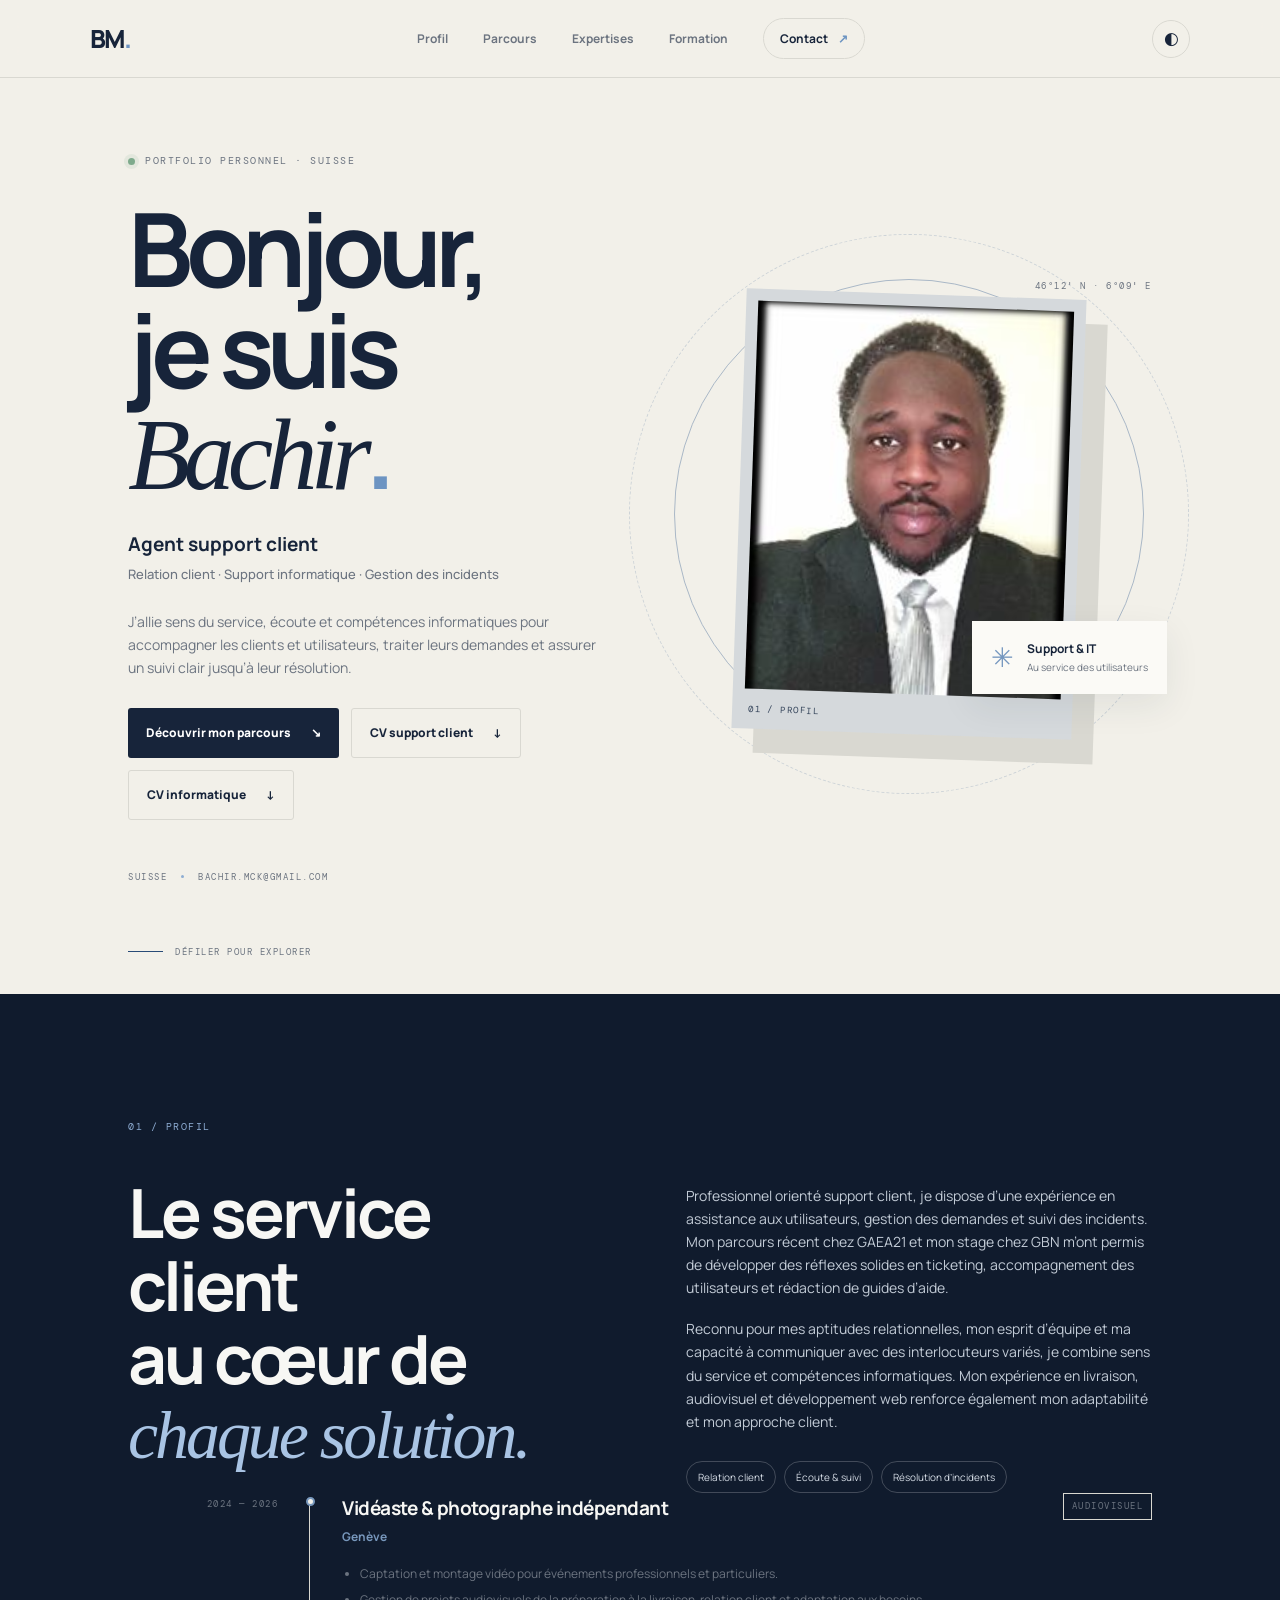
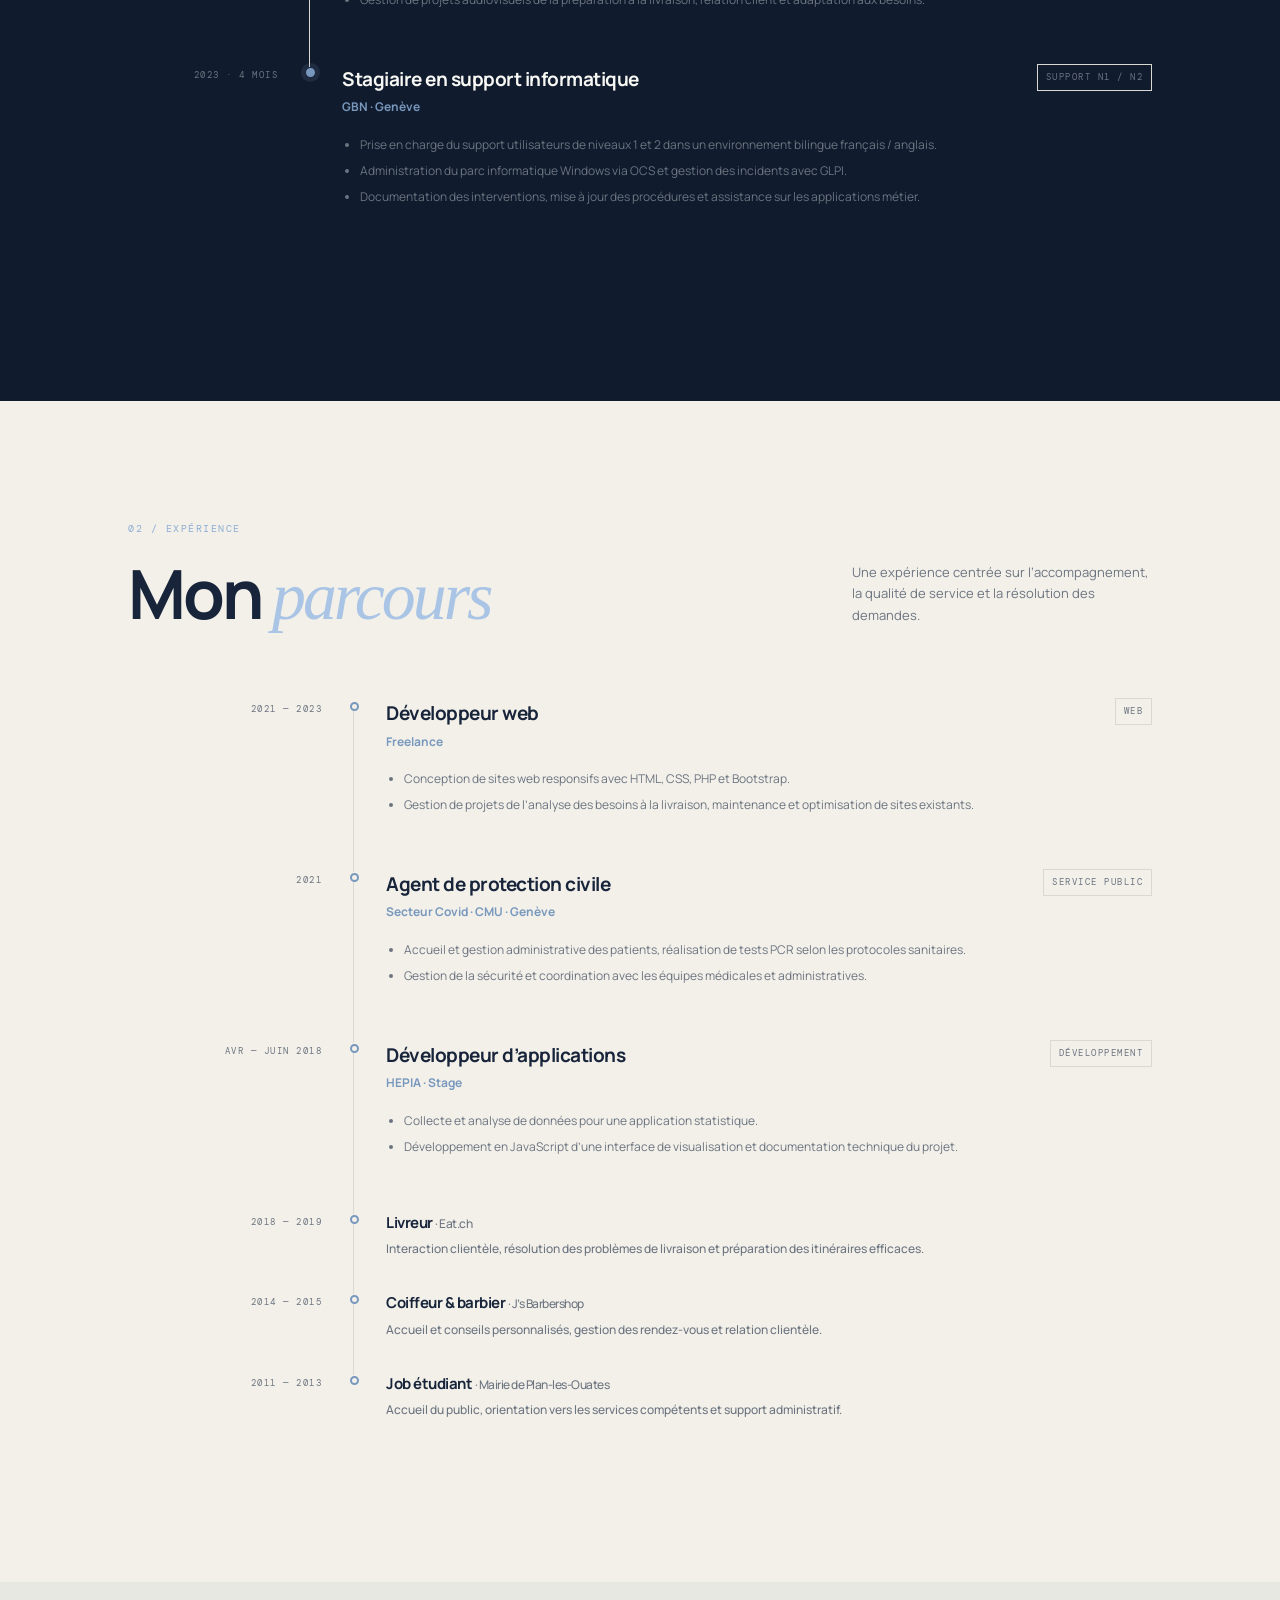
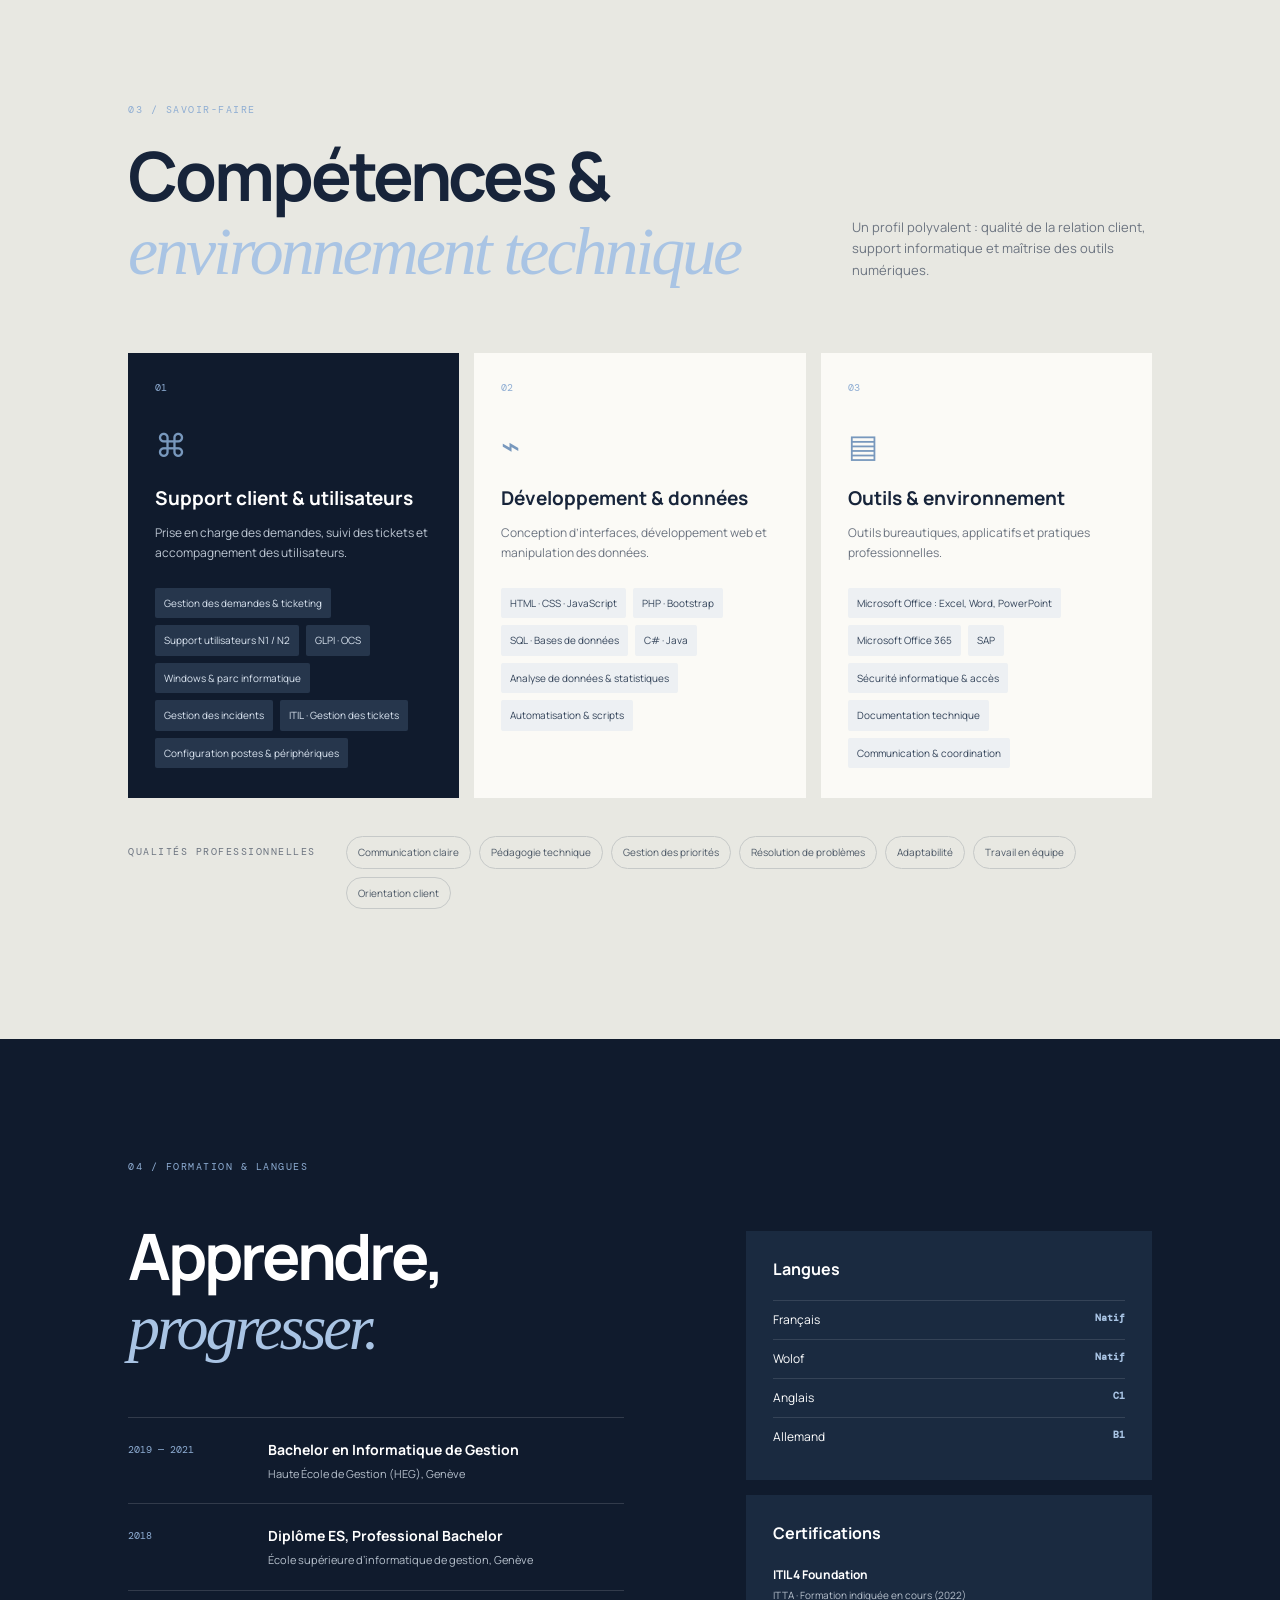
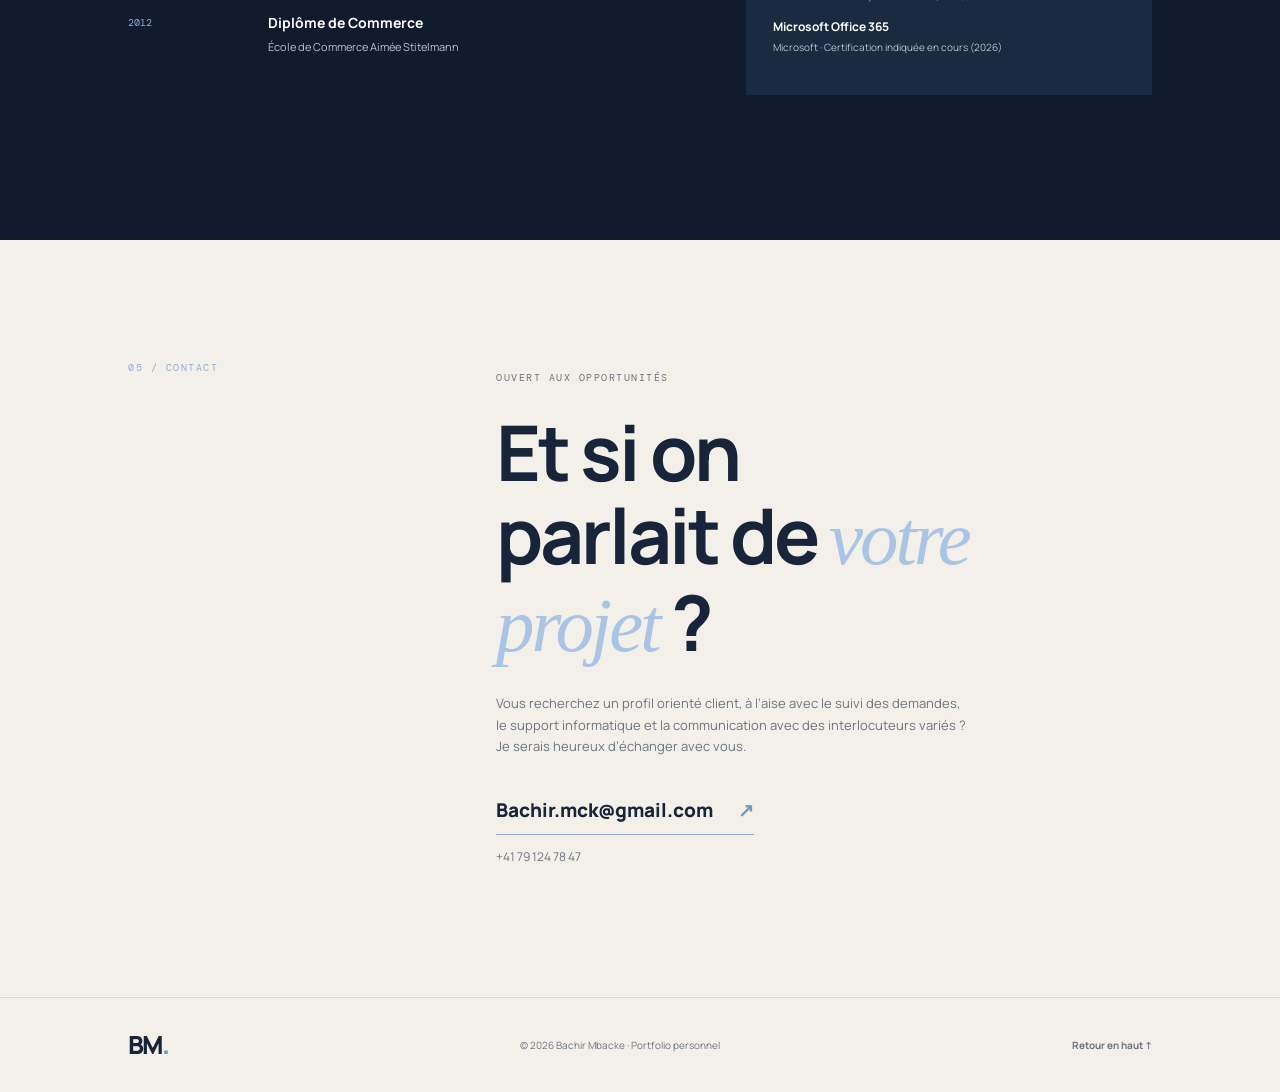
==== index.html @ e84a4169 "Add files via upload" ====
<!doctype html>
<html lang="fr">
<head>
  <meta charset="utf-8">
  <meta name="viewport" content="width=device-width, initial-scale=1">
  <meta name="theme-color" content="#101b2d">
  <meta name="description" content="Portfolio de Bachir Mbacke — spécialiste en support informatique, administration système et développement web.">
  <title>Bachir Mbacke — Agent support client & informatique</title>
  <link rel="preconnect" href="https://fonts.googleapis.com">
  <link rel="preconnect" href="https://fonts.gstatic.com" crossorigin>
  <link href="https://fonts.googleapis.com/css2?family=DM+Mono:wght@400;500&family=Manrope:wght@400;500;600;700;800&display=swap" rel="stylesheet">
  <link rel="stylesheet" href="style.css">
</head>
<body>
  <div class="progress" id="progress"></div>
  <header class="topbar">
    <a class="brand" href="#accueil" aria-label="Accueil">BM<span>.</span></a>
    <button class="menu-toggle" id="menuToggle" aria-label="Ouvrir le menu" aria-expanded="false">☰</button>
    <nav id="nav">
      <a href="#profil">Profil</a><a href="#parcours">Parcours</a><a href="#expertises">Expertises</a><a href="#formation">Formation</a><a class="nav-contact" href="#contact">Contact <span>↗</span></a>
    </nav>
    <button class="theme-toggle" id="themeToggle" aria-label="Changer de thème">◐</button>
  </header>

  <main>
    <section class="hero section-wrap" id="accueil">
      <div class="hero-copy">
        <p class="eyebrow"><span class="status-dot"></span> PORTFOLIO PERSONNEL · SUISSE</p>
        <h1>Bonjour,<br>je suis <em>Bachir</em><span class="period">.</span></h1>
        <p class="hero-role">Agent support client<br><span>Relation client · Support informatique · Gestion des incidents</span></p>
        <p class="hero-intro">J’allie sens du service, écoute et compétences informatiques pour accompagner les clients et utilisateurs, traiter leurs demandes et assurer un suivi clair jusqu’à leur résolution.</p>
        <div class="hero-actions"><a class="button button-primary" href="#parcours">Découvrir mon parcours <span>↘</span></a><a class="button button-ghost" href="CV_support_client_Bachir.pdf" download>CV support client <span>↓</span></a><a class="button button-ghost" href="CV_technique_informatique_Bachir.pdf" download>CV informatique <span>↓</span></a></div>
        <div class="hero-meta"><span>SUISSE</span><i></i><a href="mailto:Bachir.mck@gmail.com">BACHIR.MCK@GMAIL.COM</a></div>
      </div>
      <div class="hero-visual">
        <div class="portrait-frame"><img src="portrait.png" alt="Portrait de Bachir Mbacke"><span class="portrait-index">01 / PROFIL</span></div>
        <div class="orbit orbit-one"></div><div class="orbit orbit-two"></div>
        <div class="floating-note"><span class="note-mark">✳</span><div><b>Support & IT</b><small>Au service des utilisateurs</small></div></div>
        <span class="visual-coordinate">46°12' N · 6°09' E</span>
      </div>
      <a class="scroll-cue" href="#profil"><span></span> DÉFILER POUR EXPLORER</a>
    </section>

    <section class="intro-section section-wrap" id="profil">
      <div class="section-kicker">01 / PROFIL</div>
      <div class="intro-content"><h2>Le service client<br>au cœur de <em>chaque solution.</em></h2><div class="intro-text"><p>Professionnel orienté support client, je dispose d’une expérience en assistance aux utilisateurs, gestion des demandes et suivi des incidents. Mon parcours récent chez GAEA21 et mon stage chez GBN m’ont permis de développer des réflexes solides en ticketing, accompagnement des utilisateurs et rédaction de guides d’aide.</p><p>Reconnu pour mes aptitudes relationnelles, mon esprit d’équipe et ma capacité à communiquer avec des interlocuteurs variés, je combine sens du service et compétences informatiques. Mon expérience en livraison, audiovisuel et développement web renforce également mon adaptabilité et mon approche client.</p><div class="tag-row"><span>Relation client</span><span>Écoute & suivi</span><span>Résolution d’incidents</span></div></div></div>
        <article class="timeline-item"><div class="timeline-date">2024 — 2026</div><div class="timeline-marker"></div><div class="timeline-body"><div class="job-top"><div><h3>Vidéaste & photographe indépendant</h3><p class="company">Genève</p></div><span class="job-type">AUDIOVISUEL</span></div><ul><li>Captation et montage vidéo pour événements professionnels et particuliers.</li><li>Gestion de projets audiovisuels de la préparation à la livraison, relation client et adaptation aux besoins.</li></ul></div></article>
        <article class="timeline-item featured"><div class="timeline-date">2023 · 4 MOIS</div><div class="timeline-marker"></div><div class="timeline-body"><div class="job-top"><div><h3>Stagiaire en support informatique</h3><p class="company">GBN · Genève</p></div><span class="job-type">SUPPORT N1 / N2</span></div><ul><li>Prise en charge du support utilisateurs de niveaux 1 et 2 dans un environnement bilingue français / anglais.</li><li>Administration du parc informatique Windows via OCS et gestion des incidents avec GLPI.</li><li>Documentation des interventions, mise à jour des procédures et assistance sur les applications métier.</li></ul></div></article>
    </section>

    <section class="timeline-section section-wrap" id="parcours">
      <div class="section-heading"><div><div class="section-kicker">02 / EXPÉRIENCE</div><h2>Mon <em>parcours</em></h2></div><p>Une expérience centrée sur l’accompagnement, la qualité de service et la résolution des demandes.</p></div>
      <div class="timeline">
        <article class="timeline-item"><div class="timeline-date">2021 — 2023</div><div class="timeline-marker"></div><div class="timeline-body"><div class="job-top"><div><h3>Développeur web</h3><p class="company">Freelance</p></div><span class="job-type">WEB</span></div><ul><li>Conception de sites web responsifs avec HTML, CSS, PHP et Bootstrap.</li><li>Gestion de projets de l’analyse des besoins à la livraison, maintenance et optimisation de sites existants.</li></ul></div></article>
        <article class="timeline-item"><div class="timeline-date">2021</div><div class="timeline-marker"></div><div class="timeline-body"><div class="job-top"><div><h3>Agent de protection civile</h3><p class="company">Secteur Covid · CMU · Genève</p></div><span class="job-type">SERVICE PUBLIC</span></div><ul><li>Accueil et gestion administrative des patients, réalisation de tests PCR selon les protocoles sanitaires.</li><li>Gestion de la sécurité et coordination avec les équipes médicales et administratives.</li></ul></div></article>
        <article class="timeline-item"><div class="timeline-date">AVR — JUIN 2018</div><div class="timeline-marker"></div><div class="timeline-body"><div class="job-top"><div><h3>Développeur d’applications</h3><p class="company">HEPIA · Stage</p></div><span class="job-type">DÉVELOPPEMENT</span></div><ul><li>Collecte et analyse de données pour une application statistique.</li><li>Développement en JavaScript d’une interface de visualisation et documentation technique du projet.</li></ul></div></article>
        <article class="timeline-item compact"><div class="timeline-date">2018 — 2019</div><div class="timeline-marker"></div><div class="timeline-body"><h3>Livreur <span>· Eat.ch</span></h3><p>Interaction clientèle, résolution des problèmes de livraison et préparation des itinéraires efficaces.</p></div></article>
        <article class="timeline-item compact"><div class="timeline-date">2014 — 2015</div><div class="timeline-marker"></div><div class="timeline-body"><h3>Coiffeur & barbier <span>· J’s Barbershop</span></h3><p>Accueil et conseils personnalisés, gestion des rendez-vous et relation clientèle.</p></div></article>
        <article class="timeline-item compact"><div class="timeline-date">2011 — 2013</div><div class="timeline-marker"></div><div class="timeline-body"><h3>Job étudiant <span>· Mairie de Plan-les-Ouates</span></h3><p>Accueil du public, orientation vers les services compétents et support administratif.</p></div></article>
      </div>
    </section>

    <section class="expertise-section section-wrap" id="expertises">
      <div class="section-heading"><div><div class="section-kicker">03 / SAVOIR-FAIRE</div><h2>Compétences &<br><em>environnement technique</em></h2></div><p>Un profil polyvalent : qualité de la relation client, support informatique et maîtrise des outils numériques.</p></div>
      <div class="expertise-grid">
        <article class="expertise-card dark-card"><div class="card-number">01</div><div class="card-icon">⌘</div><h3>Support client & utilisateurs</h3><p>Prise en charge des demandes, suivi des tickets et accompagnement des utilisateurs.</p><div class="skill-list"><span>Gestion des demandes & ticketing</span><span>Support utilisateurs N1 / N2</span><span>GLPI · OCS</span><span>Windows & parc informatique</span><span>Gestion des incidents</span><span>ITIL · Gestion des tickets</span><span>Configuration postes & périphériques</span></div></article>
        <article class="expertise-card"><div class="card-number">02</div><div class="card-icon">⌁</div><h3>Développement & données</h3><p>Conception d’interfaces, développement web et manipulation des données.</p><div class="skill-list"><span>HTML · CSS · JavaScript</span><span>PHP · Bootstrap</span><span>SQL · Bases de données</span><span>C# · Java</span><span>Analyse de données & statistiques</span><span>Automatisation & scripts</span></div></article>
        <article class="expertise-card"><div class="card-number">03</div><div class="card-icon">▤</div><h3>Outils & environnement</h3><p>Outils bureautiques, applicatifs et pratiques professionnelles.</p><div class="skill-list"><span>Microsoft Office : Excel, Word, PowerPoint</span><span>Microsoft Office 365</span><span>SAP</span><span>Sécurité informatique & accès</span><span>Documentation technique</span><span>Communication & coordination</span></div></article>
      </div>
      <div class="soft-skills"><span class="soft-label">QUALITÉS PROFESSIONNELLES</span><div class="soft-tags"><span>Communication claire</span><span>Pédagogie technique</span><span>Gestion des priorités</span><span>Résolution de problèmes</span><span>Adaptabilité</span><span>Travail en équipe</span><span>Orientation client</span></div></div>
    </section>

    <section class="education-section section-wrap" id="formation">
      <div class="section-kicker">04 / FORMATION & LANGUES</div><div class="education-grid">
        <div><h2>Apprendre,<br><em>progresser.</em></h2><div class="education-list">
          <article><span>2019 — 2021</span><div><h3>Bachelor en Informatique de Gestion</h3><p>Haute École de Gestion (HEG), Genève</p></div></article>
          <article><span>2018</span><div><h3>Diplôme ES, Professional Bachelor</h3><p>École supérieure d’informatique de gestion, Genève</p></div></article>
          <article><span>2012</span><div><h3>Diplôme de Commerce</h3><p>École de Commerce Aimée Stitelmann</p></div></article>
        </div></div>
        <div class="right-column"><div class="language-panel"><h3>Langues</h3><div class="language"><span>Français</span><b>Natif</b></div><div class="language"><span>Wolof</span><b>Natif</b></div><div class="language"><span>Anglais</span><b>C1</b></div><div class="language"><span>Allemand</span><b>B1</b></div></div><div class="cert-panel"><h3>Certifications</h3><p><b>ITIL 4 Foundation</b><br><span>ITTA · Formation indiquée en cours (2022)</span></p><p><b>Microsoft Office 365</b><br><span>Microsoft · Certification indiquée en cours (2026)</span></p></div></div>
      </div>
    </section>

    <section class="contact-section section-wrap" id="contact"><div class="section-kicker">05 / CONTACT</div><div class="contact-content"><p class="eyebrow">OUVERT AUX OPPORTUNITÉS</p><h2>Et si on<br>parlait de <em>votre projet</em> ?</h2><p>Vous recherchez un profil orienté client, à l’aise avec le suivi des demandes, le support informatique et la communication avec des interlocuteurs variés ? Je serais heureux d’échanger avec vous.</p><a class="contact-link" href="mailto:Bachir.mck@gmail.com">Bachir.mck@gmail.com <span>↗</span></a><a class="phone-link" href="tel:+41791247847">+41 79 124 78 47</a></div></section>
  </main>
  <footer class="footer section-wrap"><a class="brand" href="#accueil">BM<span>.</span></a><span>© <span id="year"></span> Bachir Mbacke · Portfolio personnel</span><a href="#accueil">Retour en haut ↑</a></footer>
  <script src="script.js"></script>
</body>
</html>
---- style.css ----
:root{--bg:#f2f0e9;--paper:#fbfaf6;--ink:#17243a;--muted:#6c7480;--line:#d9d8d1;--blue:#294b77;--accent:#b6d0f1;--dark:#101b2d;--white:#f7f7f4;--mono:'DM Mono',monospace;--sans:'Manrope',sans-serif}*{box-sizing:border-box}html{scroll-behavior:smooth;scroll-padding-top:90px}body{margin:0;background:var(--bg);color:var(--ink);font-family:var(--sans);line-height:1.65;transition:background .3s,color .3s}.progress{height:3px;position:fixed;top:0;left:0;width:0;background:#8eadd3;z-index:20}.topbar{height:78px;display:flex;align-items:center;justify-content:space-between;padding:0 7vw;border-bottom:1px solid var(--line);position:sticky;top:0;background:color-mix(in srgb,var(--bg) 92%,transparent);backdrop-filter:blur(14px);z-index:10}.brand{font-size:25px;font-weight:800;letter-spacing:-2px;text-decoration:none;color:var(--ink)}.brand span,.period{color:#6d94c2}.topbar nav{display:flex;align-items:center;gap:35px}.topbar nav a,.footer>a:last-child{font-size:12px;text-decoration:none;color:var(--muted);font-weight:700}.topbar nav a:hover,.footer a:hover{color:var(--blue)}.topbar nav .nav-contact{color:var(--ink);border:1px solid var(--line);padding:10px 16px;border-radius:30px}.nav-contact span{color:#6d94c2;margin-left:8px}.theme-toggle,.menu-toggle{border:1px solid var(--line);background:none;color:var(--ink);width:38px;height:38px;border-radius:50%;cursor:pointer;font-size:17px}.menu-toggle{display:none}.section-wrap{padding-left:10vw;padding-right:10vw}.hero{min-height:calc(100vh - 78px);display:grid;grid-template-columns:1.05fr .95fr;align-items:center;position:relative;padding-top:65px;padding-bottom:110px;overflow:hidden}.eyebrow,.section-kicker,.timeline-date,.job-type,.hero-meta,.scroll-cue,.portrait-index,.visual-coordinate,.soft-label{font-family:var(--mono);font-size:10px;letter-spacing:1.5px}.eyebrow{color:var(--muted);display:flex;align-items:center;gap:10px}.status-dot{width:7px;height:7px;border-radius:50%;background:#7eaa8c;box-shadow:0 0 0 4px #7eaa8c22}.hero h1{font-size:clamp(65px,8vw,112px);line-height:.99;letter-spacing:-7px;margin:28px 0 24px;font-weight:700}.hero h1 em,h2 em{font-family:Georgia,serif;font-weight:400}.hero-role{font-size:19px;line-height:1.5;font-weight:700;margin:0}.hero-role span{font-size:13px;color:var(--muted);font-weight:500}.hero-intro{max-width:480px;color:var(--muted);font-size:14px;margin:23px 0 29px}.hero-actions{display:flex;gap:12px;flex-wrap:wrap}.button{padding:14px 18px;border-radius:3px;text-decoration:none;font-size:12px;font-weight:800;display:inline-flex;gap:20px;align-items:center;transition:transform .2s}.button:hover{transform:translateY(-3px)}.button-primary{background:var(--ink);color:white}.button-ghost{border:1px solid var(--line);color:var(--ink)}.hero-meta{display:flex;align-items:center;gap:14px;color:var(--muted);margin-top:50px;font-size:9px}.hero-meta i{width:3px;height:3px;background:#8eadd3;border-radius:50%}.hero-meta a{color:inherit;text-decoration:none}.hero-visual{min-height:540px;display:grid;place-items:center;position:relative}.portrait-frame{width:min(340px,72%);height:440px;position:relative;z-index:2;background:#d5d9dc;padding:12px 12px 40px;box-shadow:22px 24px 0 #d9d8d1;transform:rotate(2deg)}.portrait-frame img{width:100%;height:100%;object-fit:cover;object-position:center 20%;filter:saturate(.82)}.portrait-index{position:absolute;bottom:12px;left:16px;color:#34445a;font-size:9px}.orbit{position:absolute;border:1px solid #aab8c7;border-radius:50%;width:470px;height:470px}.orbit-two{width:560px;height:560px;border-style:dashed;opacity:.5}.floating-note{position:absolute;z-index:3;right:-3%;bottom:90px;background:var(--paper);padding:14px 19px;display:flex;align-items:center;gap:13px;box-shadow:0 12px 35px #1c2d4114}.note-mark{font-size:27px;color:#7597bf}.floating-note b,.floating-note small{display:block}.floating-note b{font-size:12px}.floating-note small{font-size:10px;color:var(--muted)}.visual-coordinate{position:absolute;right:0;top:35px;color:var(--muted);font-size:9px}.scroll-cue{position:absolute;bottom:35px;left:10vw;color:var(--muted);display:flex;align-items:center;gap:12px;font-size:9px;text-decoration:none}.scroll-cue span{width:35px;height:1px;background:var(--blue)}.intro-section{padding-top:125px;padding-bottom:140px;background:var(--dark);color:var(--white)}.section-kicker{color:#8eadd3}.intro-content{display:grid;grid-template-columns:1fr 1fr;gap:9%;margin-top:40px}.intro-content h2,.section-heading h2,.education-grid h2,.contact-content h2{font-size:clamp(44px,5.3vw,72px);line-height:1.08;letter-spacing:-3px;margin:0}.intro-content h2 em,.section-heading h2 em,.education-grid h2 em,.contact-content h2 em{color:#a9c4e4}.intro-text{padding-top:8px;max-width:550px}.intro-text p{font-size:14px;color:#c2cbd6;margin:0 0 18px}.tag-row,.soft-tags{display:flex;gap:8px;flex-wrap:wrap;margin-top:28px}.tag-row span,.soft-tags span{font-size:10px;padding:7px 11px;border:1px solid #ffffff35;border-radius:30px;color:#d5dce5}.timeline-section,.expertise-section,.education-section{padding-top:120px;padding-bottom:130px}.section-heading{display:flex;justify-content:space-between;align-items:end;gap:30px;margin-bottom:65px}.section-heading h2{margin-top:20px}.section-heading>p{max-width:300px;color:var(--muted);font-size:13px;margin:0 0 7px}.timeline{max-width:980px;margin-left:auto}.timeline-item{display:grid;grid-template-columns:150px 24px 1fr;gap:20px;position:relative;padding-bottom:48px}.timeline-item:before{content:"";position:absolute;left:181px;top:9px;bottom:-3px;width:1px;background:var(--line)}.timeline-item:last-child:before{display:none}.timeline-date{text-align:right;color:var(--muted);padding-top:4px;font-size:9px}.timeline-marker{width:9px;height:9px;background:var(--bg);border:2px solid #7898bd;border-radius:50%;z-index:1;margin:4px auto 0}.featured .timeline-marker{background:#7898bd;box-shadow:0 0 0 5px #7898bd22}.timeline-body{padding-bottom:3px}.job-top{display:flex;justify-content:space-between;gap:15px;align-items:start}.timeline-body h3{font-size:19px;letter-spacing:-.5px;margin:0 0 2px}.company{font-size:12px;color:#7898bd;margin:0 0 15px;font-weight:700}.job-type{font-size:9px;color:var(--muted);border:1px solid var(--line);padding:5px 8px;white-space:nowrap}.timeline-body ul{padding-left:18px;margin:0;color:var(--muted);font-size:12px}.timeline-body li{padding:3px 0}.timeline-item.compact{padding-bottom:29px}.timeline-item.compact .timeline-body h3{font-size:15px}.timeline-item.compact .timeline-body h3 span,.timeline-item.compact .timeline-body p{color:var(--muted);font-weight:500;font-size:12px}.timeline-item.compact .timeline-body p{margin:4px 0 0}.expertise-section{background:#e8e8e2}.expertise-grid{display:grid;grid-template-columns:repeat(3,1fr);gap:15px;margin-top:65px}.expertise-card{background:var(--paper);padding:27px 27px 30px;min-height:390px;position:relative}.expertise-card.dark-card{background:var(--dark);color:white}.card-number{font-family:var(--mono);font-size:10px;color:#8eadd3}.card-icon{font-size:32px;margin:22px 0 12px;color:#7898bd}.expertise-card h3{font-size:19px;margin:0 0 8px}.expertise-card>p{font-size:12px;color:var(--muted);min-height:45px;margin:0 0 20px}.dark-card>p{color:#bdc7d3}.skill-list{display:flex;flex-wrap:wrap;gap:7px}.skill-list span{font-size:10px;padding:7px 9px;background:#edf0f3;color:#34445a;border-radius:2px}.dark-card .skill-list span{background:#26364c;color:#dbe5f1}.soft-skills{display:flex;align-items:start;gap:30px;margin-top:38px}.soft-label{white-space:nowrap;color:var(--muted);padding-top:8px}.soft-tags{margin:0}.soft-tags span{border-color:#c6c9c8;color:#4c5866}.education-section{background:var(--dark);color:white}.education-grid{display:grid;grid-template-columns:1.1fr .9fr;gap:12%;margin-top:45px}.education-grid h2{font-size:clamp(45px,5vw,68px)}.education-list{margin-top:55px}.education-list article{display:grid;grid-template-columns:120px 1fr;gap:20px;padding:20px 0;border-top:1px solid #ffffff24}.education-list article>span{font-family:var(--mono);font-size:10px;color:#8eadd3;padding-top:4px}.education-list h3{font-size:14px;margin:0 0 4px}.education-list p{font-size:11px;color:#b7c1cd;margin:0}.right-column{padding-top:10px}.language-panel,.cert-panel{padding:25px 27px;background:#1a2a40;margin-bottom:15px}.language-panel h3,.cert-panel h3{font-size:16px;margin:0 0 18px}.language{display:flex;justify-content:space-between;padding:9px 0;border-top:1px solid #ffffff1e;font-size:12px}.language b{font-family:var(--mono);font-size:10px;color:#a9c4e4}.cert-panel p{font-size:12px;margin:13px 0}.cert-panel p span{color:#b7c1cd;font-size:10px}.contact-section{padding-top:120px;padding-bottom:130px;display:grid;grid-template-columns:1fr 2fr;gap:40px}.contact-content{max-width:650px}.contact-content h2{font-size:clamp(48px,6vw,80px);margin:25px 0}.contact-content>p:not(.eyebrow){color:var(--muted);max-width:470px;font-size:13px}.contact-link{display:inline-flex;align-items:center;gap:25px;margin-top:24px;font-size:19px;font-weight:800;color:var(--ink);text-decoration:none;border-bottom:1px solid #8eadd3;padding-bottom:8px}.contact-link span{color:#7898bd}.phone-link{display:block;margin-top:12px;font-size:12px;color:var(--muted);text-decoration:none}.footer{height:95px;border-top:1px solid var(--line);display:flex;align-items:center;justify-content:space-between}.footer>span{font-size:10px;color:var(--muted)}.footer>a:last-child{font-size:10px}.reveal{opacity:0;transform:translateY(20px);transition:opacity .7s,transform .7s}.reveal.visible{opacity:1;transform:none}
body.dark-mode{--bg:#101b2d;--paper:#1a2a40;--ink:#f3f5f7;--muted:#aeb9c7;--line:#344256;--blue:#a9c4e4;--dark:#0b1422}body.dark-mode .expertise-section{background:#17263a}body.dark-mode .expertise-card{background:#203149;color:white}body.dark-mode .expertise-card.dark-card{background:#0b1422}body.dark-mode .skill-list span{background:#31445d;color:#e3eaf2}body.dark-mode .soft-tags span{border-color:#506078;color:#d5dce5}body.dark-mode .portrait-frame{box-shadow:22px 24px 0 #26364c}body.dark-mode .floating-note{background:#203149;color:white}body.dark-mode .button-primary{background:#d9e6f4;color:#152238}body.dark-mode .button-ghost{color:white}
@media(max-width:900px){.section-wrap{padding-left:7vw;padding-right:7vw}.topbar{padding:0 7vw}.hero{grid-template-columns:1fr  .8fr}.hero h1{font-size:75px}.portrait-frame{height:370px}.orbit{width:380px;height:380px}.orbit-two{width:450px;height:450px}.expertise-grid{grid-template-columns:1fr 1fr}.expertise-card:last-child{grid-column:span 2;min-height:300px}.scroll-cue{left:7vw}}
@media(max-width:650px){.topbar{height:66px}.menu-toggle{display:block;margin-left:auto;margin-right:10px}.theme-toggle{width:34px;height:34px}.topbar nav{display:none;position:absolute;top:66px;left:0;right:0;padding:20px 7vw 25px;background:var(--bg);border-bottom:1px solid var(--line);flex-direction:column;align-items:flex-start;gap:18px}.topbar nav.open{display:flex}.hero{display:flex;flex-direction:column;align-items:stretch;padding-top:65px;padding-bottom:90px;min-height:auto}.hero h1{font-size:76px;letter-spacing:-5px}.hero-visual{min-height:440px;margin-top:25px}.portrait-frame{height:350px;width:260px}.orbit{width:340px;height:340px}.orbit-two{width:400px;height:400px}.floating-note{right:0;bottom:55px}.visual-coordinate{right:4px}.hero-meta{flex-wrap:wrap;margin-top:35px}.scroll-cue{bottom:25px}.intro-section,.timeline-section,.expertise-section,.education-section,.contact-section{padding-top:80px;padding-bottom:85px}.intro-content,.education-grid{grid-template-columns:1fr;gap:35px}.intro-content h2,.section-heading h2,.education-grid h2{font-size:53px}.section-heading{display:block;margin-bottom:45px}.section-heading>p{margin-top:20px}.timeline{margin:0}.timeline-item{grid-template-columns:1fr 18px;gap:12px;padding-bottom:35px}.timeline-date{grid-column:1;text-align:left;padding:0}.timeline-marker{grid-column:2;grid-row:1/3}.timeline-item:before{left:auto;right:8px;top:20px}.timeline-body{grid-column:1/-1;padding-right:25px}.job-top{align-items:start}.timeline-body h3{font-size:17px}.job-type{font-size:8px}.timeline-item.compact .timeline-body{grid-column:1}.expertise-grid{grid-template-columns:1fr}.expertise-card:last-child{grid-column:auto}.expertise-card{min-height:0}.soft-skills{display:block}.soft-tags{margin-top:15px}.education-list article{grid-template-columns:90px 1fr;gap:12px}.right-column{padding-top:0}.contact-section{display:block}.contact-content{margin-top:40px}.contact-content h2{font-size:58px}.footer{padding-top:20px;padding-bottom:20px;height:auto;gap:15px;flex-wrap:wrap}.footer>span{order:3;width:100%}}
@media(prefers-reduced-motion:reduce){html{scroll-behavior:auto}*,*:before,*:after{transition:none!important;animation:none!important}}
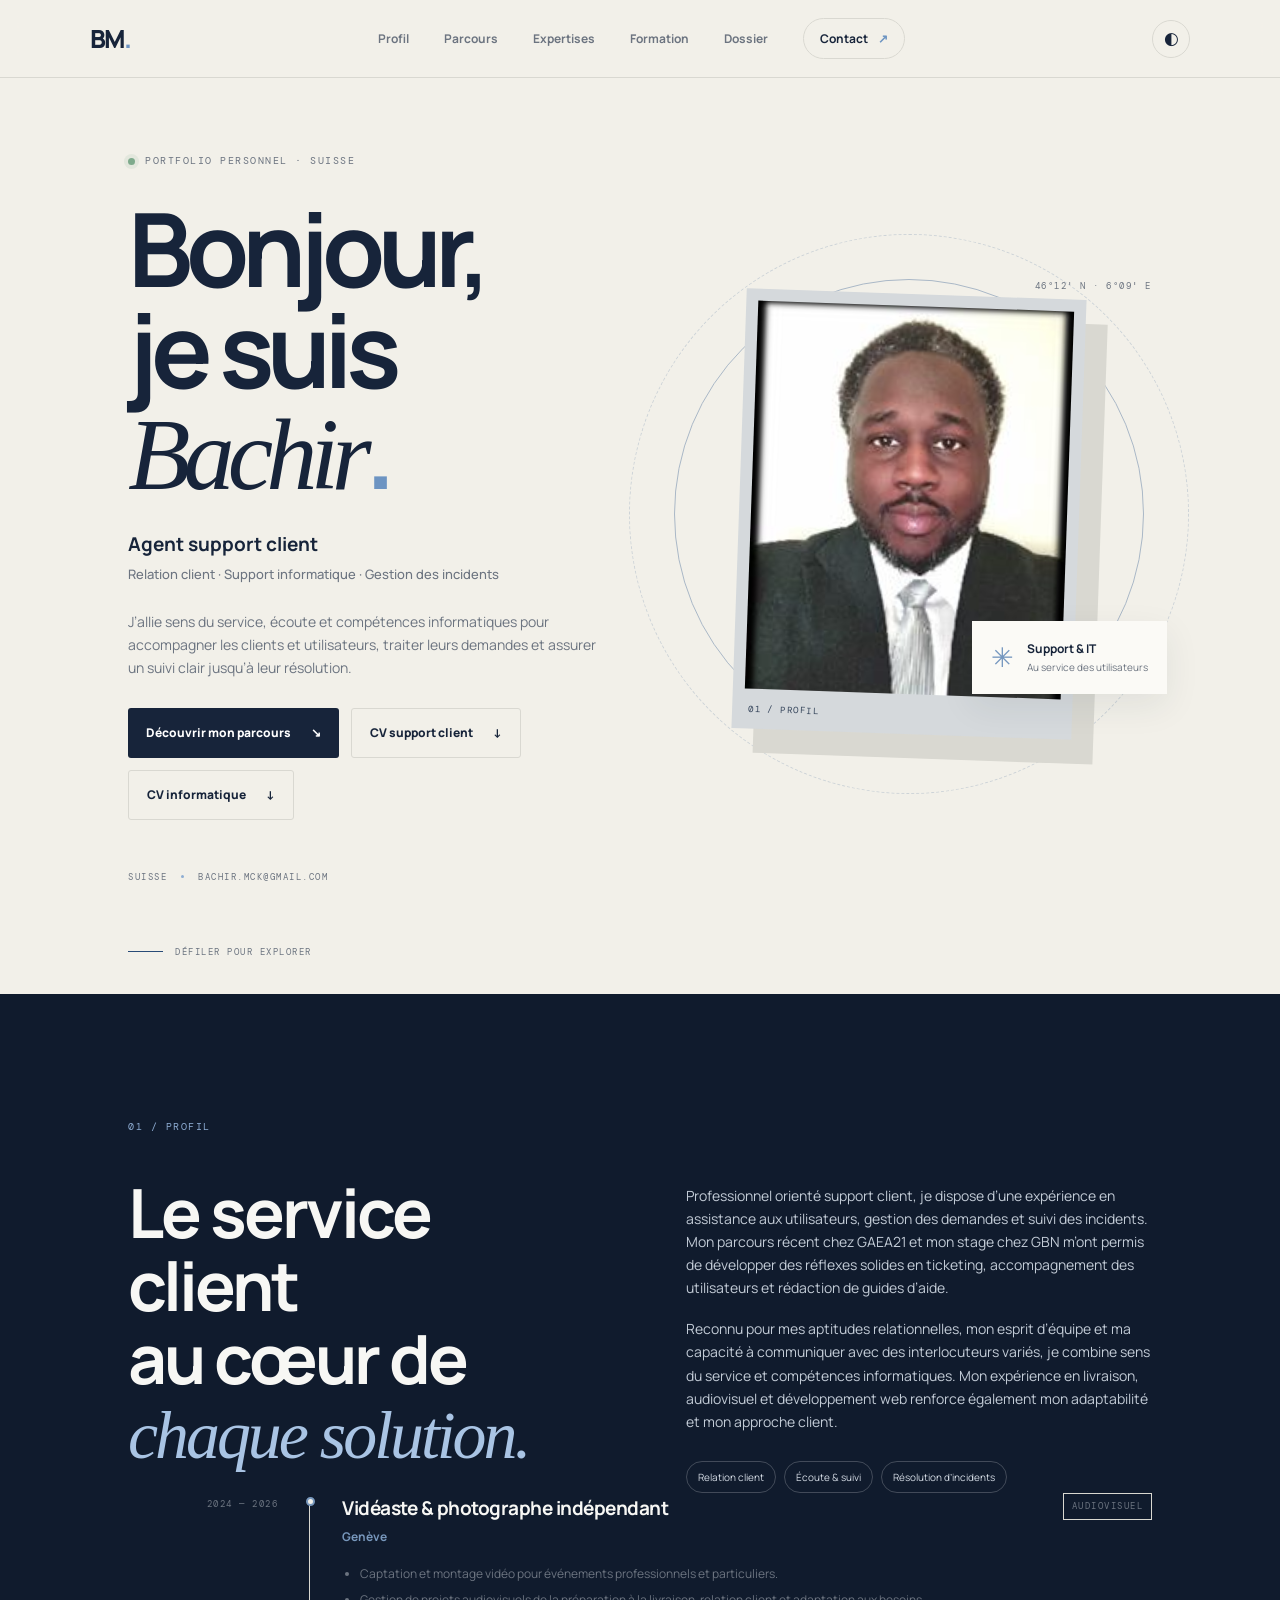
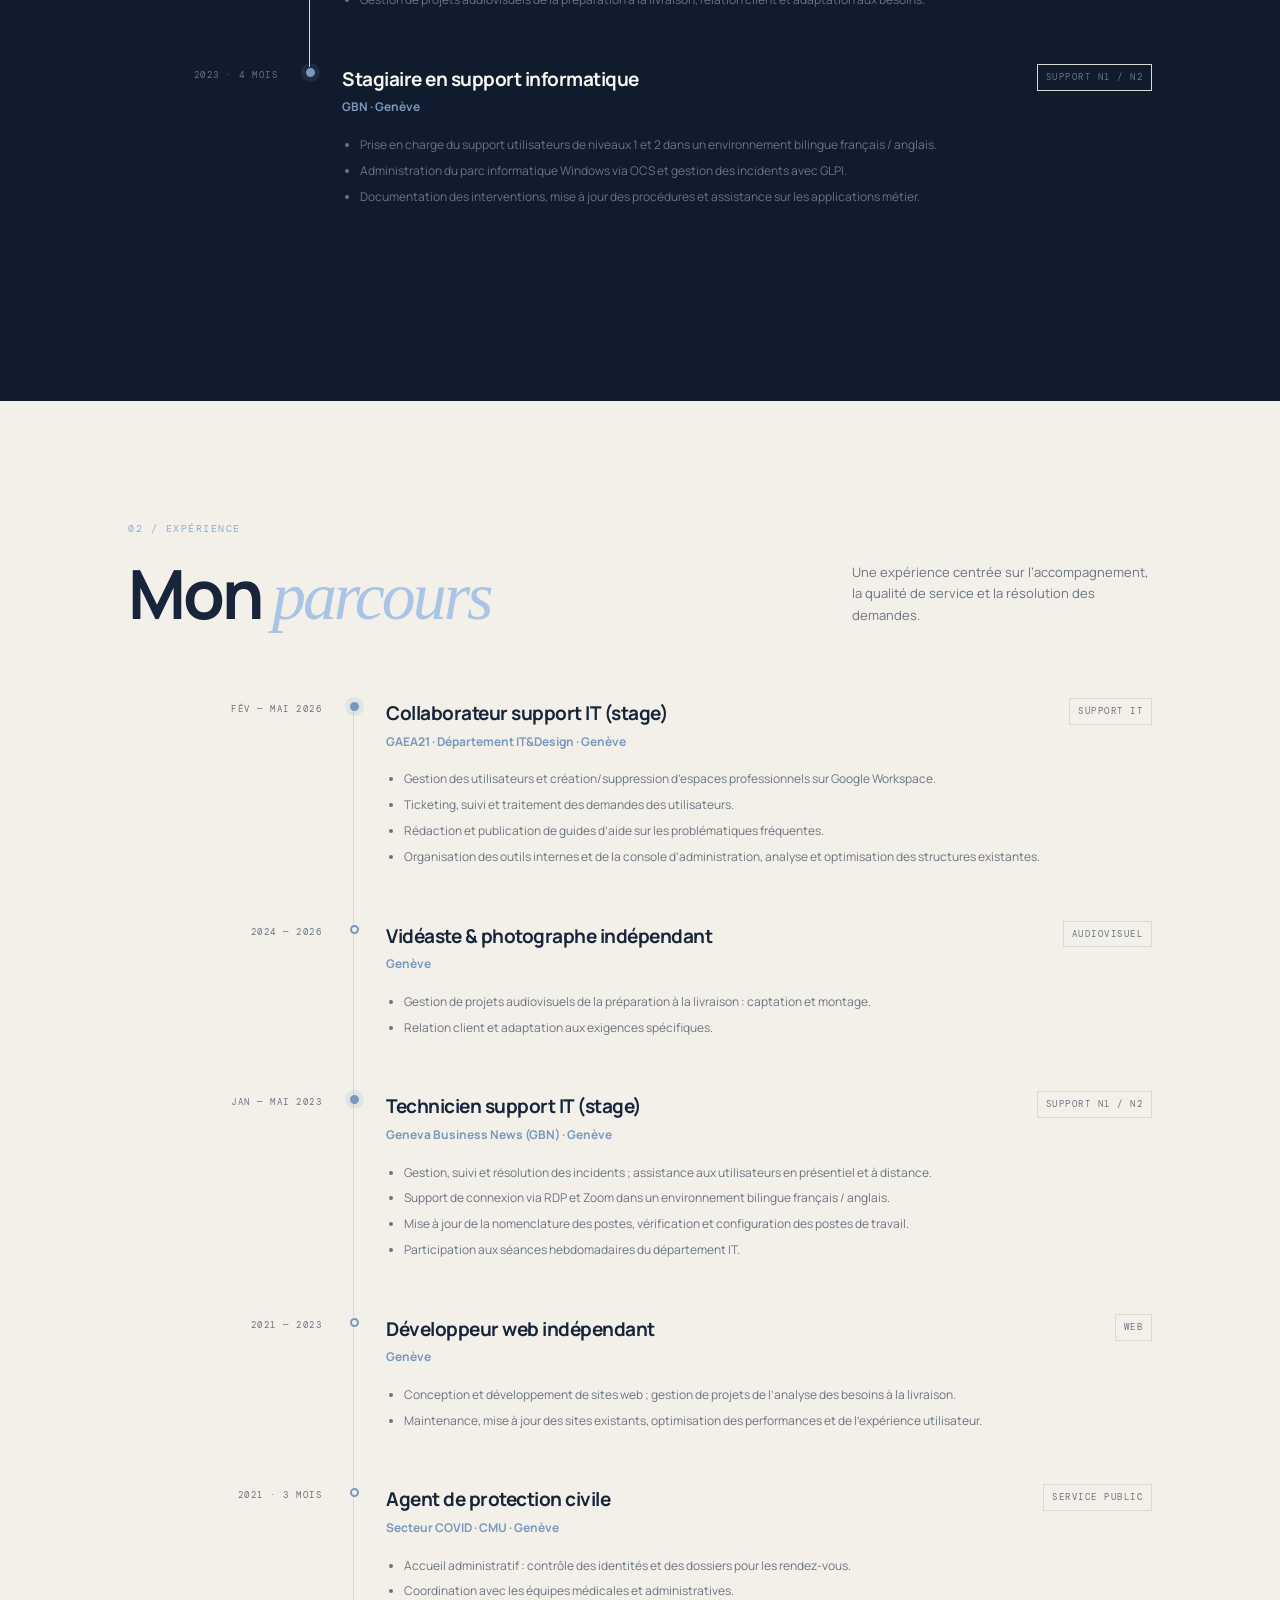
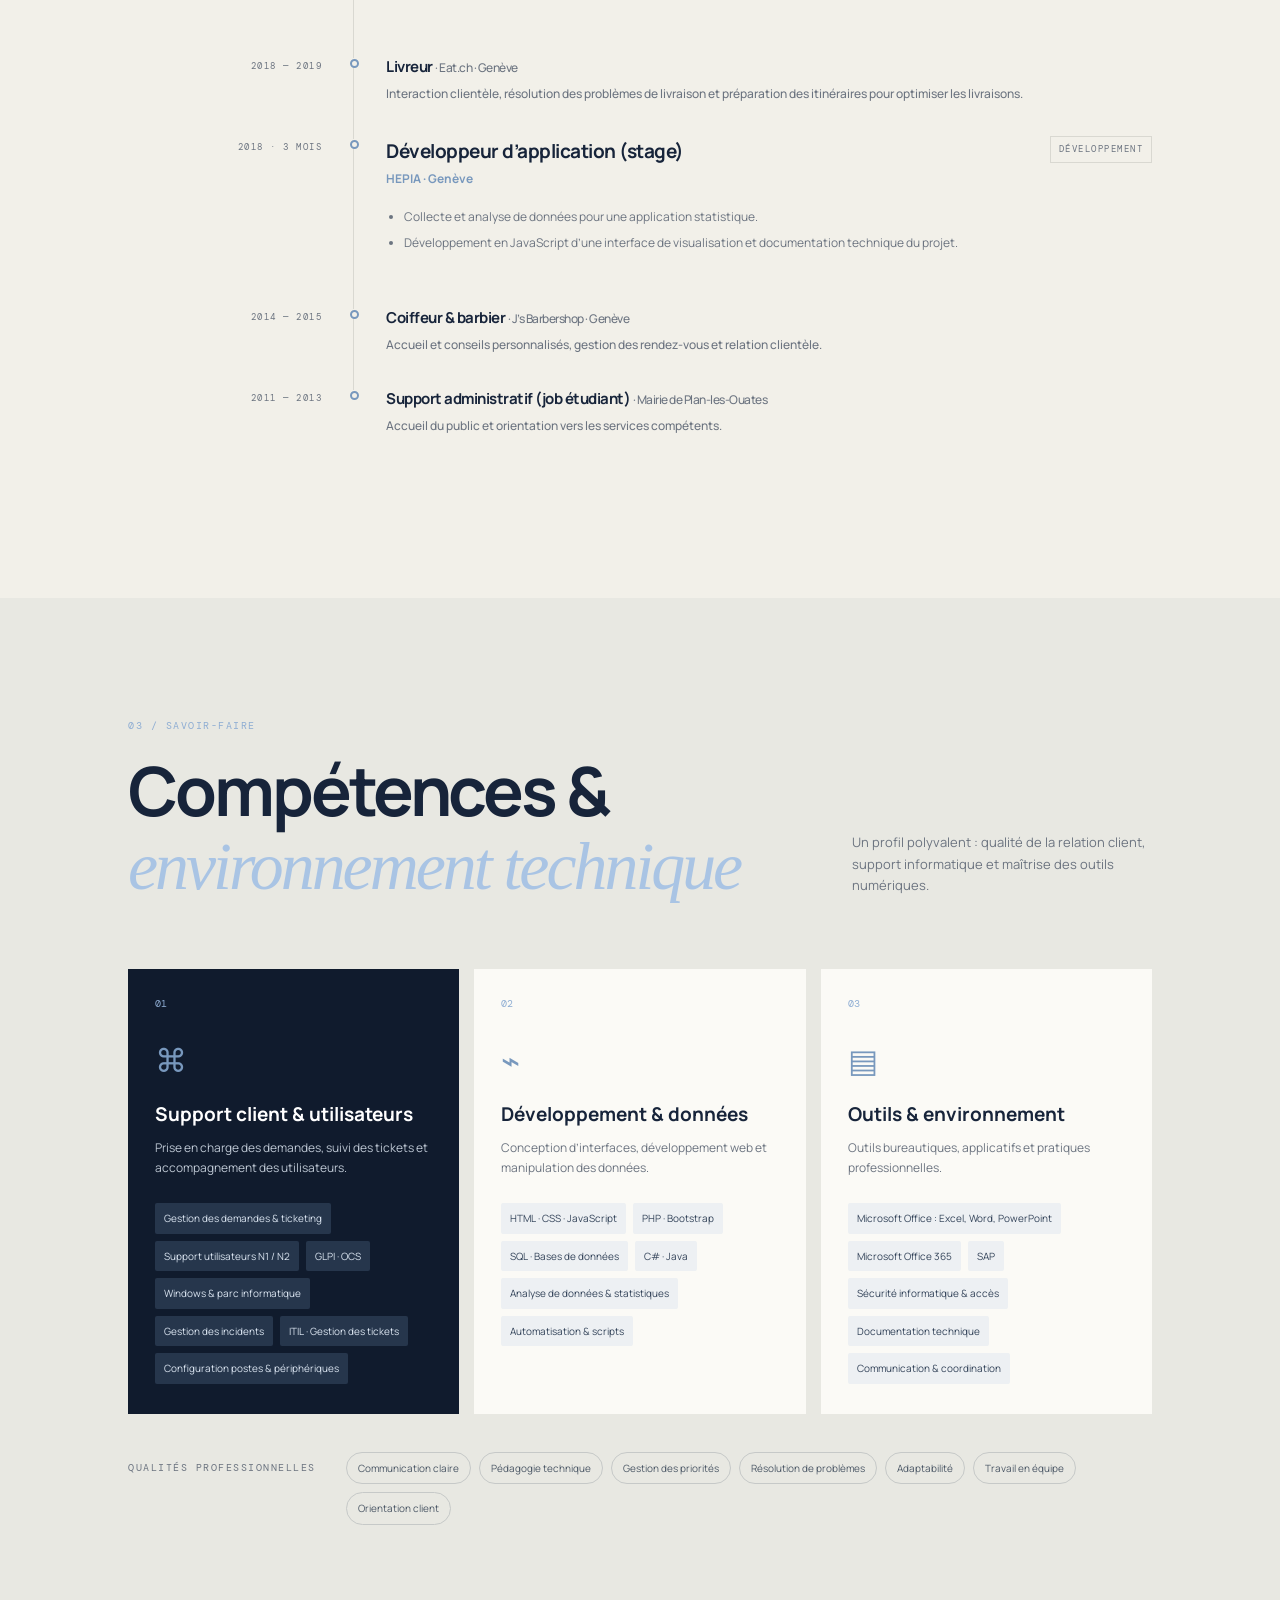
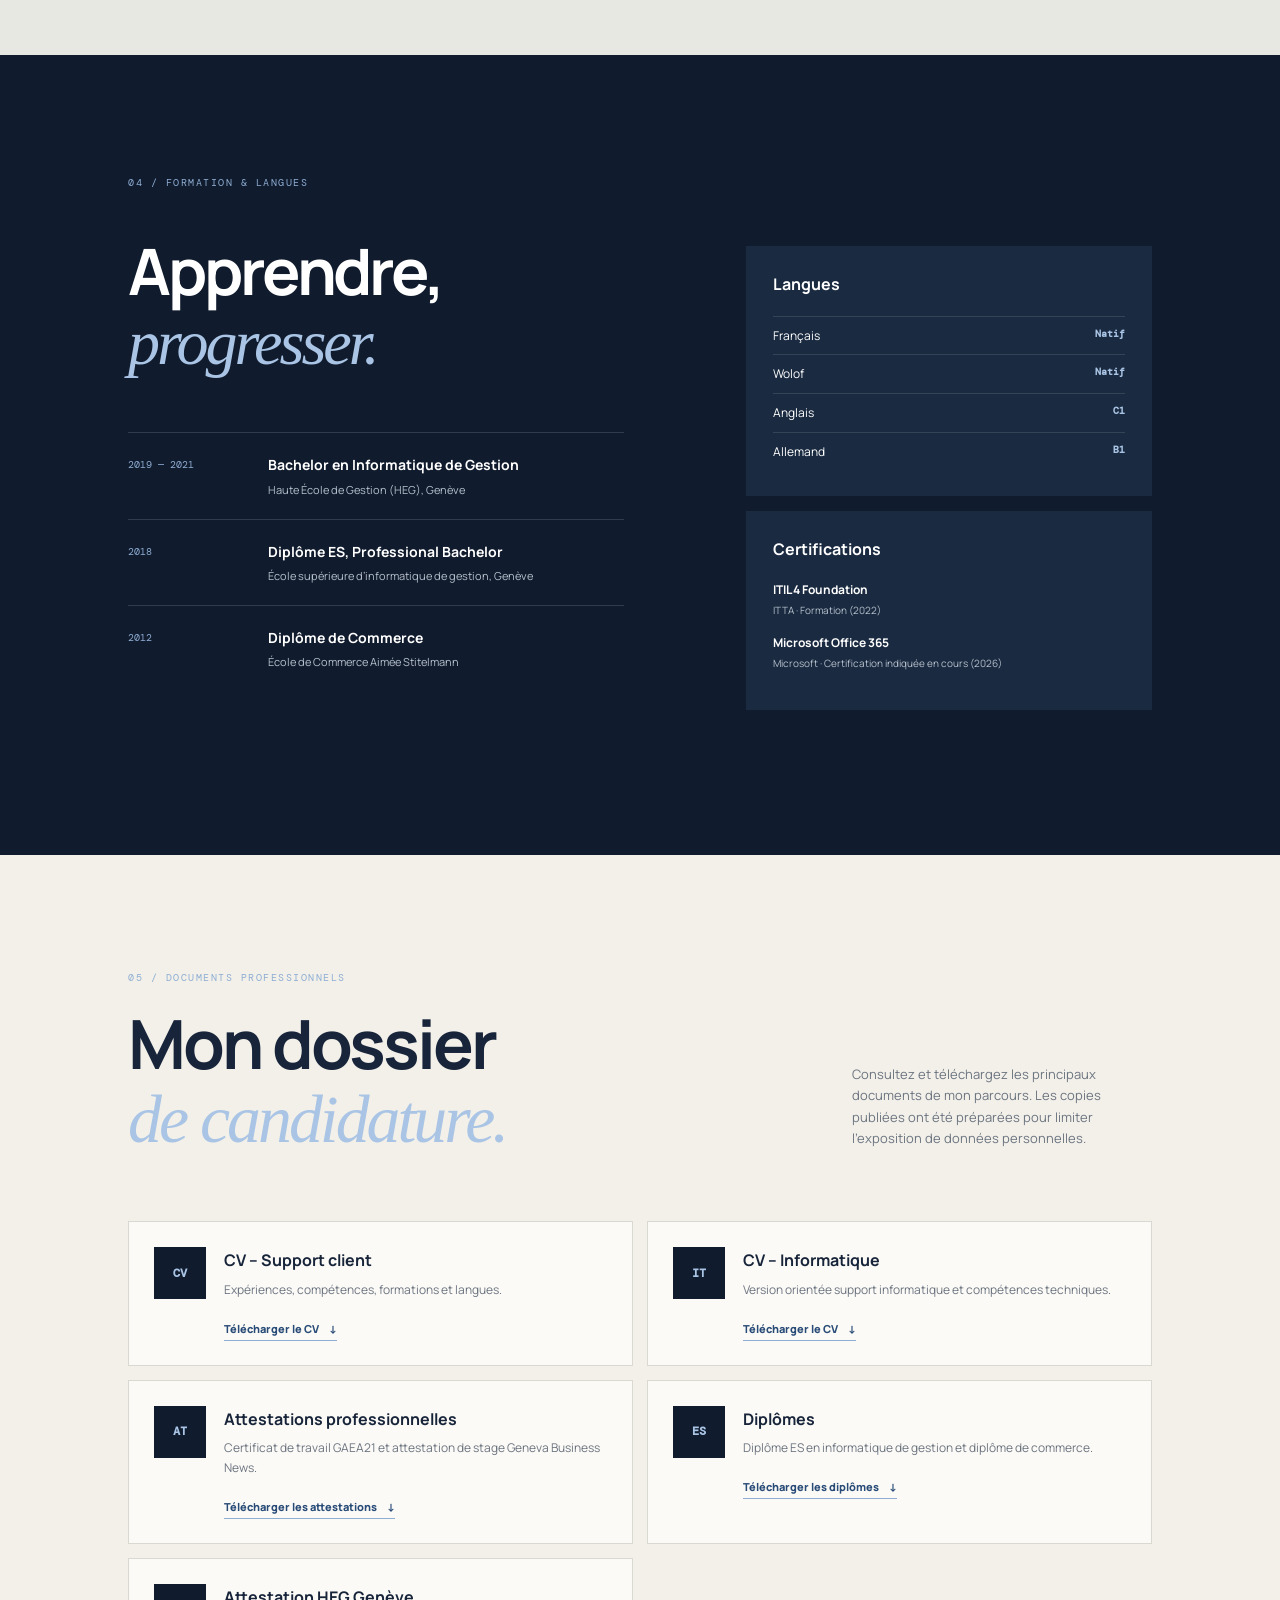
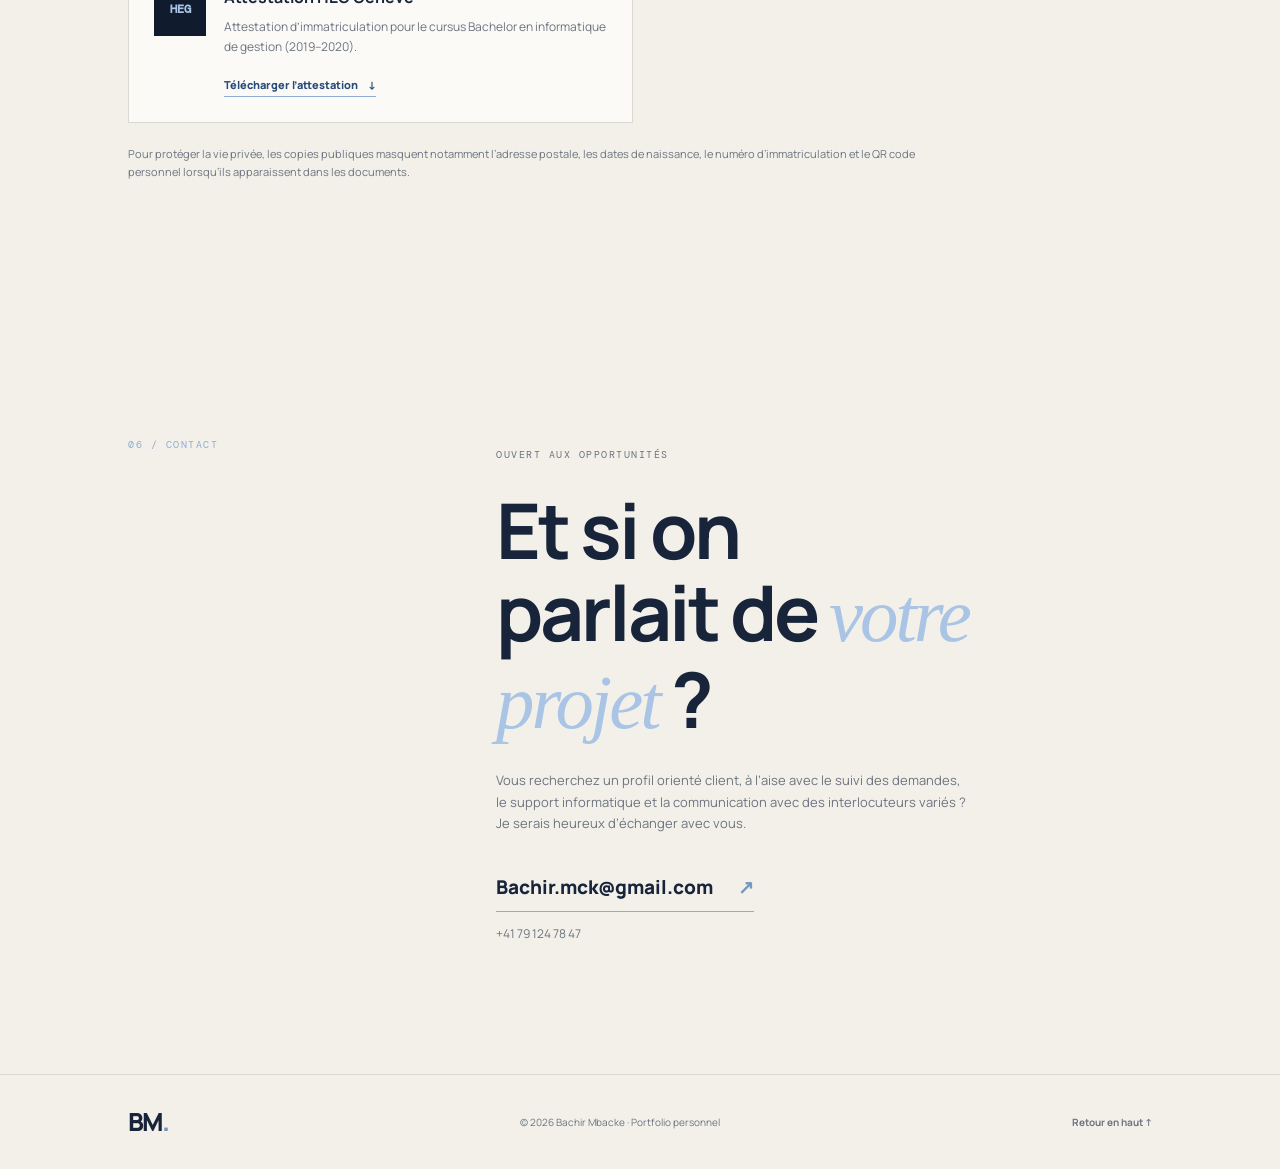
==== commit 94784f81: "Add files via upload" ====
--- a/index.html
+++ b/index.html
@@ -17,7 +17,7 @@
     <a class="brand" href="#accueil" aria-label="Accueil">BM<span>.</span></a>
     <button class="menu-toggle" id="menuToggle" aria-label="Ouvrir le menu" aria-expanded="false">☰</button>
     <nav id="nav">
-      <a href="#profil">Profil</a><a href="#parcours">Parcours</a><a href="#expertises">Expertises</a><a href="#formation">Formation</a><a class="nav-contact" href="#contact">Contact <span>↗</span></a>
+      <a href="#profil">Profil</a><a href="#parcours">Parcours</a><a href="#expertises">Expertises</a><a href="#formation">Formation</a><a href="#documents">Dossier</a><a class="nav-contact" href="#contact">Contact <span>↗</span></a>
     </nav>
     <button class="theme-toggle" id="themeToggle" aria-label="Changer de thème">◐</button>
   </header>
@@ -51,12 +51,15 @@
     <section class="timeline-section section-wrap" id="parcours">
       <div class="section-heading"><div><div class="section-kicker">02 / EXPÉRIENCE</div><h2>Mon <em>parcours</em></h2></div><p>Une expérience centrée sur l’accompagnement, la qualité de service et la résolution des demandes.</p></div>
       <div class="timeline">
-        <article class="timeline-item"><div class="timeline-date">2021 — 2023</div><div class="timeline-marker"></div><div class="timeline-body"><div class="job-top"><div><h3>Développeur web</h3><p class="company">Freelance</p></div><span class="job-type">WEB</span></div><ul><li>Conception de sites web responsifs avec HTML, CSS, PHP et Bootstrap.</li><li>Gestion de projets de l’analyse des besoins à la livraison, maintenance et optimisation de sites existants.</li></ul></div></article>
-        <article class="timeline-item"><div class="timeline-date">2021</div><div class="timeline-marker"></div><div class="timeline-body"><div class="job-top"><div><h3>Agent de protection civile</h3><p class="company">Secteur Covid · CMU · Genève</p></div><span class="job-type">SERVICE PUBLIC</span></div><ul><li>Accueil et gestion administrative des patients, réalisation de tests PCR selon les protocoles sanitaires.</li><li>Gestion de la sécurité et coordination avec les équipes médicales et administratives.</li></ul></div></article>
-        <article class="timeline-item"><div class="timeline-date">AVR — JUIN 2018</div><div class="timeline-marker"></div><div class="timeline-body"><div class="job-top"><div><h3>Développeur d’applications</h3><p class="company">HEPIA · Stage</p></div><span class="job-type">DÉVELOPPEMENT</span></div><ul><li>Collecte et analyse de données pour une application statistique.</li><li>Développement en JavaScript d’une interface de visualisation et documentation technique du projet.</li></ul></div></article>
-        <article class="timeline-item compact"><div class="timeline-date">2018 — 2019</div><div class="timeline-marker"></div><div class="timeline-body"><h3>Livreur <span>· Eat.ch</span></h3><p>Interaction clientèle, résolution des problèmes de livraison et préparation des itinéraires efficaces.</p></div></article>
-        <article class="timeline-item compact"><div class="timeline-date">2014 — 2015</div><div class="timeline-marker"></div><div class="timeline-body"><h3>Coiffeur & barbier <span>· J’s Barbershop</span></h3><p>Accueil et conseils personnalisés, gestion des rendez-vous et relation clientèle.</p></div></article>
-        <article class="timeline-item compact"><div class="timeline-date">2011 — 2013</div><div class="timeline-marker"></div><div class="timeline-body"><h3>Job étudiant <span>· Mairie de Plan-les-Ouates</span></h3><p>Accueil du public, orientation vers les services compétents et support administratif.</p></div></article>
+        <article class="timeline-item featured"><div class="timeline-date">FÉV — MAI 2026</div><div class="timeline-marker"></div><div class="timeline-body"><div class="job-top"><div><h3>Collaborateur support IT (stage)</h3><p class="company">GAEA21 · Département IT&Design · Genève</p></div><span class="job-type">SUPPORT IT</span></div><ul><li>Gestion des utilisateurs et création/suppression d’espaces professionnels sur Google Workspace.</li><li>Ticketing, suivi et traitement des demandes des utilisateurs.</li><li>Rédaction et publication de guides d’aide sur les problématiques fréquentes.</li><li>Organisation des outils internes et de la console d’administration, analyse et optimisation des structures existantes.</li></ul></div></article>
+        <article class="timeline-item"><div class="timeline-date">2024 — 2026</div><div class="timeline-marker"></div><div class="timeline-body"><div class="job-top"><div><h3>Vidéaste & photographe indépendant</h3><p class="company">Genève</p></div><span class="job-type">AUDIOVISUEL</span></div><ul><li>Gestion de projets audiovisuels de la préparation à la livraison : captation et montage.</li><li>Relation client et adaptation aux exigences spécifiques.</li></ul></div></article>
+        <article class="timeline-item featured"><div class="timeline-date">JAN — MAI 2023</div><div class="timeline-marker"></div><div class="timeline-body"><div class="job-top"><div><h3>Technicien support IT (stage)</h3><p class="company">Geneva Business News (GBN) · Genève</p></div><span class="job-type">SUPPORT N1 / N2</span></div><ul><li>Gestion, suivi et résolution des incidents ; assistance aux utilisateurs en présentiel et à distance.</li><li>Support de connexion via RDP et Zoom dans un environnement bilingue français / anglais.</li><li>Mise à jour de la nomenclature des postes, vérification et configuration des postes de travail.</li><li>Participation aux séances hebdomadaires du département IT.</li></ul></div></article>
+        <article class="timeline-item"><div class="timeline-date">2021 — 2023</div><div class="timeline-marker"></div><div class="timeline-body"><div class="job-top"><div><h3>Développeur web indépendant</h3><p class="company">Genève</p></div><span class="job-type">WEB</span></div><ul><li>Conception et développement de sites web ; gestion de projets de l’analyse des besoins à la livraison.</li><li>Maintenance, mise à jour des sites existants, optimisation des performances et de l’expérience utilisateur.</li></ul></div></article>
+        <article class="timeline-item"><div class="timeline-date">2021 · 3 MOIS</div><div class="timeline-marker"></div><div class="timeline-body"><div class="job-top"><div><h3>Agent de protection civile</h3><p class="company">Secteur COVID · CMU · Genève</p></div><span class="job-type">SERVICE PUBLIC</span></div><ul><li>Accueil administratif : contrôle des identités et des dossiers pour les rendez-vous.</li><li>Coordination avec les équipes médicales et administratives.</li></ul></div></article>
+        <article class="timeline-item compact"><div class="timeline-date">2018 — 2019</div><div class="timeline-marker"></div><div class="timeline-body"><h3>Livreur <span>· Eat.ch · Genève</span></h3><p>Interaction clientèle, résolution des problèmes de livraison et préparation des itinéraires pour optimiser les livraisons.</p></div></article>
+        <article class="timeline-item"><div class="timeline-date">2018 · 3 MOIS</div><div class="timeline-marker"></div><div class="timeline-body"><div class="job-top"><div><h3>Développeur d’application (stage)</h3><p class="company">HEPIA · Genève</p></div><span class="job-type">DÉVELOPPEMENT</span></div><ul><li>Collecte et analyse de données pour une application statistique.</li><li>Développement en JavaScript d’une interface de visualisation et documentation technique du projet.</li></ul></div></article>
+        <article class="timeline-item compact"><div class="timeline-date">2014 — 2015</div><div class="timeline-marker"></div><div class="timeline-body"><h3>Coiffeur & barbier <span>· J’s Barbershop · Genève</span></h3><p>Accueil et conseils personnalisés, gestion des rendez-vous et relation clientèle.</p></div></article>
+        <article class="timeline-item compact"><div class="timeline-date">2011 — 2013</div><div class="timeline-marker"></div><div class="timeline-body"><h3>Support administratif (job étudiant) <span>· Mairie de Plan-les-Ouates</span></h3><p>Accueil du public et orientation vers les services compétents.</p></div></article>
       </div>
     </section>
 
@@ -77,11 +80,26 @@
           <article><span>2018</span><div><h3>Diplôme ES, Professional Bachelor</h3><p>École supérieure d’informatique de gestion, Genève</p></div></article>
           <article><span>2012</span><div><h3>Diplôme de Commerce</h3><p>École de Commerce Aimée Stitelmann</p></div></article>
         </div></div>
-        <div class="right-column"><div class="language-panel"><h3>Langues</h3><div class="language"><span>Français</span><b>Natif</b></div><div class="language"><span>Wolof</span><b>Natif</b></div><div class="language"><span>Anglais</span><b>C1</b></div><div class="language"><span>Allemand</span><b>B1</b></div></div><div class="cert-panel"><h3>Certifications</h3><p><b>ITIL 4 Foundation</b><br><span>ITTA · Formation indiquée en cours (2022)</span></p><p><b>Microsoft Office 365</b><br><span>Microsoft · Certification indiquée en cours (2026)</span></p></div></div>
+        <div class="right-column"><div class="language-panel"><h3>Langues</h3><div class="language"><span>Français</span><b>Natif</b></div><div class="language"><span>Wolof</span><b>Natif</b></div><div class="language"><span>Anglais</span><b>C1</b></div><div class="language"><span>Allemand</span><b>B1</b></div></div><div class="cert-panel"><h3>Certifications</h3><p><b>ITIL 4 Foundation</b><br><span>ITTA · Formation (2022)</span></p><p><b>Microsoft Office 365</b><br><span>Microsoft · Certification indiquée en cours (2026)</span></p></div></div>
       </div>
     </section>
 
-    <section class="contact-section section-wrap" id="contact"><div class="section-kicker">05 / CONTACT</div><div class="contact-content"><p class="eyebrow">OUVERT AUX OPPORTUNITÉS</p><h2>Et si on<br>parlait de <em>votre projet</em> ?</h2><p>Vous recherchez un profil orienté client, à l’aise avec le suivi des demandes, le support informatique et la communication avec des interlocuteurs variés ? Je serais heureux d’échanger avec vous.</p><a class="contact-link" href="mailto:Bachir.mck@gmail.com">Bachir.mck@gmail.com <span>↗</span></a><a class="phone-link" href="tel:+41791247847">+41 79 124 78 47</a></div></section>
+
+
+    <section class="documents-section section-wrap" id="documents">
+      <div class="section-kicker">05 / DOCUMENTS PROFESSIONNELS</div>
+      <div class="section-heading"><div><h2>Mon dossier<br><em>de candidature.</em></h2></div><p>Consultez et téléchargez les principaux documents de mon parcours. Les copies publiées ont été préparées pour limiter l’exposition de données personnelles.</p></div>
+      <div class="document-grid">
+        <article class="document-card"><div class="document-icon">CV</div><div><h3>CV – Support client</h3><p>Expériences, compétences, formations et langues.</p><a href="CV_support_client_Bachir.pdf" download>Télécharger le CV <span>↓</span></a></div></article>
+        <article class="document-card"><div class="document-icon">IT</div><div><h3>CV – Informatique</h3><p>Version orientée support informatique et compétences techniques.</p><a href="CV_technique_informatique_Bachir.pdf" download>Télécharger le CV <span>↓</span></a></div></article>
+        <article class="document-card"><div class="document-icon">AT</div><div><h3>Attestations professionnelles</h3><p>Certificat de travail GAEA21 et attestation de stage Geneva Business News.</p><a href="documents/Attestations_professionnelles_Bachir_Mbacke.pdf" download>Télécharger les attestations <span>↓</span></a></div></article>
+        <article class="document-card"><div class="document-icon">ES</div><div><h3>Diplômes</h3><p>Diplôme ES en informatique de gestion et diplôme de commerce.</p><a href="documents/Diplomes_Bachir_Mbacke_securises.pdf" download>Télécharger les diplômes <span>↓</span></a></div></article>
+        <article class="document-card"><div class="document-icon">HEG</div><div><h3>Attestation HEG Genève</h3><p>Attestation d’immatriculation pour le cursus Bachelor en informatique de gestion (2019–2020).</p><a href="documents/Attestation_HEG_securisee.pdf" download>Télécharger l’attestation <span>↓</span></a></div></article>
+      </div>
+      <p class="documents-note">Pour protéger la vie privée, les copies publiques masquent notamment l’adresse postale, les dates de naissance, le numéro d’immatriculation et le QR code personnel lorsqu’ils apparaissent dans les documents.</p>
+    </section>
+
+    <section class="contact-section section-wrap" id="contact"><div class="section-kicker">06 / CONTACT</div><div class="contact-content"><p class="eyebrow">OUVERT AUX OPPORTUNITÉS</p><h2>Et si on<br>parlait de <em>votre projet</em> ?</h2><p>Vous recherchez un profil orienté client, à l’aise avec le suivi des demandes, le support informatique et la communication avec des interlocuteurs variés ? Je serais heureux d’échanger avec vous.</p><a class="contact-link" href="mailto:Bachir.mck@gmail.com">Bachir.mck@gmail.com <span>↗</span></a><a class="phone-link" href="tel:+41791247847">+41 79 124 78 47</a></div></section>
   </main>
   <footer class="footer section-wrap"><a class="brand" href="#accueil">BM<span>.</span></a><span>© <span id="year"></span> Bachir Mbacke · Portfolio personnel</span><a href="#accueil">Retour en haut ↑</a></footer>
   <script src="script.js"></script>
--- a/style.css
+++ b/style.css
@@ -3,3 +3,16 @@
 @media(max-width:900px){.section-wrap{padding-left:7vw;padding-right:7vw}.topbar{padding:0 7vw}.hero{grid-template-columns:1fr  .8fr}.hero h1{font-size:75px}.portrait-frame{height:370px}.orbit{width:380px;height:380px}.orbit-two{width:450px;height:450px}.expertise-grid{grid-template-columns:1fr 1fr}.expertise-card:last-child{grid-column:span 2;min-height:300px}.scroll-cue{left:7vw}}
 @media(max-width:650px){.topbar{height:66px}.menu-toggle{display:block;margin-left:auto;margin-right:10px}.theme-toggle{width:34px;height:34px}.topbar nav{display:none;position:absolute;top:66px;left:0;right:0;padding:20px 7vw 25px;background:var(--bg);border-bottom:1px solid var(--line);flex-direction:column;align-items:flex-start;gap:18px}.topbar nav.open{display:flex}.hero{display:flex;flex-direction:column;align-items:stretch;padding-top:65px;padding-bottom:90px;min-height:auto}.hero h1{font-size:76px;letter-spacing:-5px}.hero-visual{min-height:440px;margin-top:25px}.portrait-frame{height:350px;width:260px}.orbit{width:340px;height:340px}.orbit-two{width:400px;height:400px}.floating-note{right:0;bottom:55px}.visual-coordinate{right:4px}.hero-meta{flex-wrap:wrap;margin-top:35px}.scroll-cue{bottom:25px}.intro-section,.timeline-section,.expertise-section,.education-section,.contact-section{padding-top:80px;padding-bottom:85px}.intro-content,.education-grid{grid-template-columns:1fr;gap:35px}.intro-content h2,.section-heading h2,.education-grid h2{font-size:53px}.section-heading{display:block;margin-bottom:45px}.section-heading>p{margin-top:20px}.timeline{margin:0}.timeline-item{grid-template-columns:1fr 18px;gap:12px;padding-bottom:35px}.timeline-date{grid-column:1;text-align:left;padding:0}.timeline-marker{grid-column:2;grid-row:1/3}.timeline-item:before{left:auto;right:8px;top:20px}.timeline-body{grid-column:1/-1;padding-right:25px}.job-top{align-items:start}.timeline-body h3{font-size:17px}.job-type{font-size:8px}.timeline-item.compact .timeline-body{grid-column:1}.expertise-grid{grid-template-columns:1fr}.expertise-card:last-child{grid-column:auto}.expertise-card{min-height:0}.soft-skills{display:block}.soft-tags{margin-top:15px}.education-list article{grid-template-columns:90px 1fr;gap:12px}.right-column{padding-top:0}.contact-section{display:block}.contact-content{margin-top:40px}.contact-content h2{font-size:58px}.footer{padding-top:20px;padding-bottom:20px;height:auto;gap:15px;flex-wrap:wrap}.footer>span{order:3;width:100%}}
 @media(prefers-reduced-motion:reduce){html{scroll-behavior:auto}*,*:before,*:after{transition:none!important;animation:none!important}}
+
+.documents-section{padding-top:115px;padding-bottom:125px;background:var(--bg)}
+.document-grid{display:grid;grid-template-columns:repeat(2,minmax(0,1fr));gap:14px}
+.document-card{display:flex;gap:18px;align-items:flex-start;padding:25px;background:var(--paper);border:1px solid var(--line)}
+.document-icon{width:52px;height:52px;flex:0 0 52px;display:grid;place-items:center;background:var(--dark);color:#a9c4e4;font-family:var(--mono);font-size:12px;font-weight:700}
+.document-card h3{font-size:16px;margin:0 0 6px}
+.document-card p{font-size:12px;color:var(--muted);margin:0 0 14px}
+.document-card a{font-size:11px;font-weight:800;color:var(--blue);text-decoration:none;border-bottom:1px solid #8eadd3;padding-bottom:4px}
+.document-card a span{margin-left:8px}
+.documents-note{font-size:11px;color:var(--muted);margin-top:22px;max-width:800px}
+body.dark-mode .documents-section{background:#17263a}
+body.dark-mode .document-card{background:#203149}
+@media(max-width:650px){.document-grid{grid-template-columns:1fr}.documents-section{padding-top:80px;padding-bottom:85px}.document-card{padding:19px}}
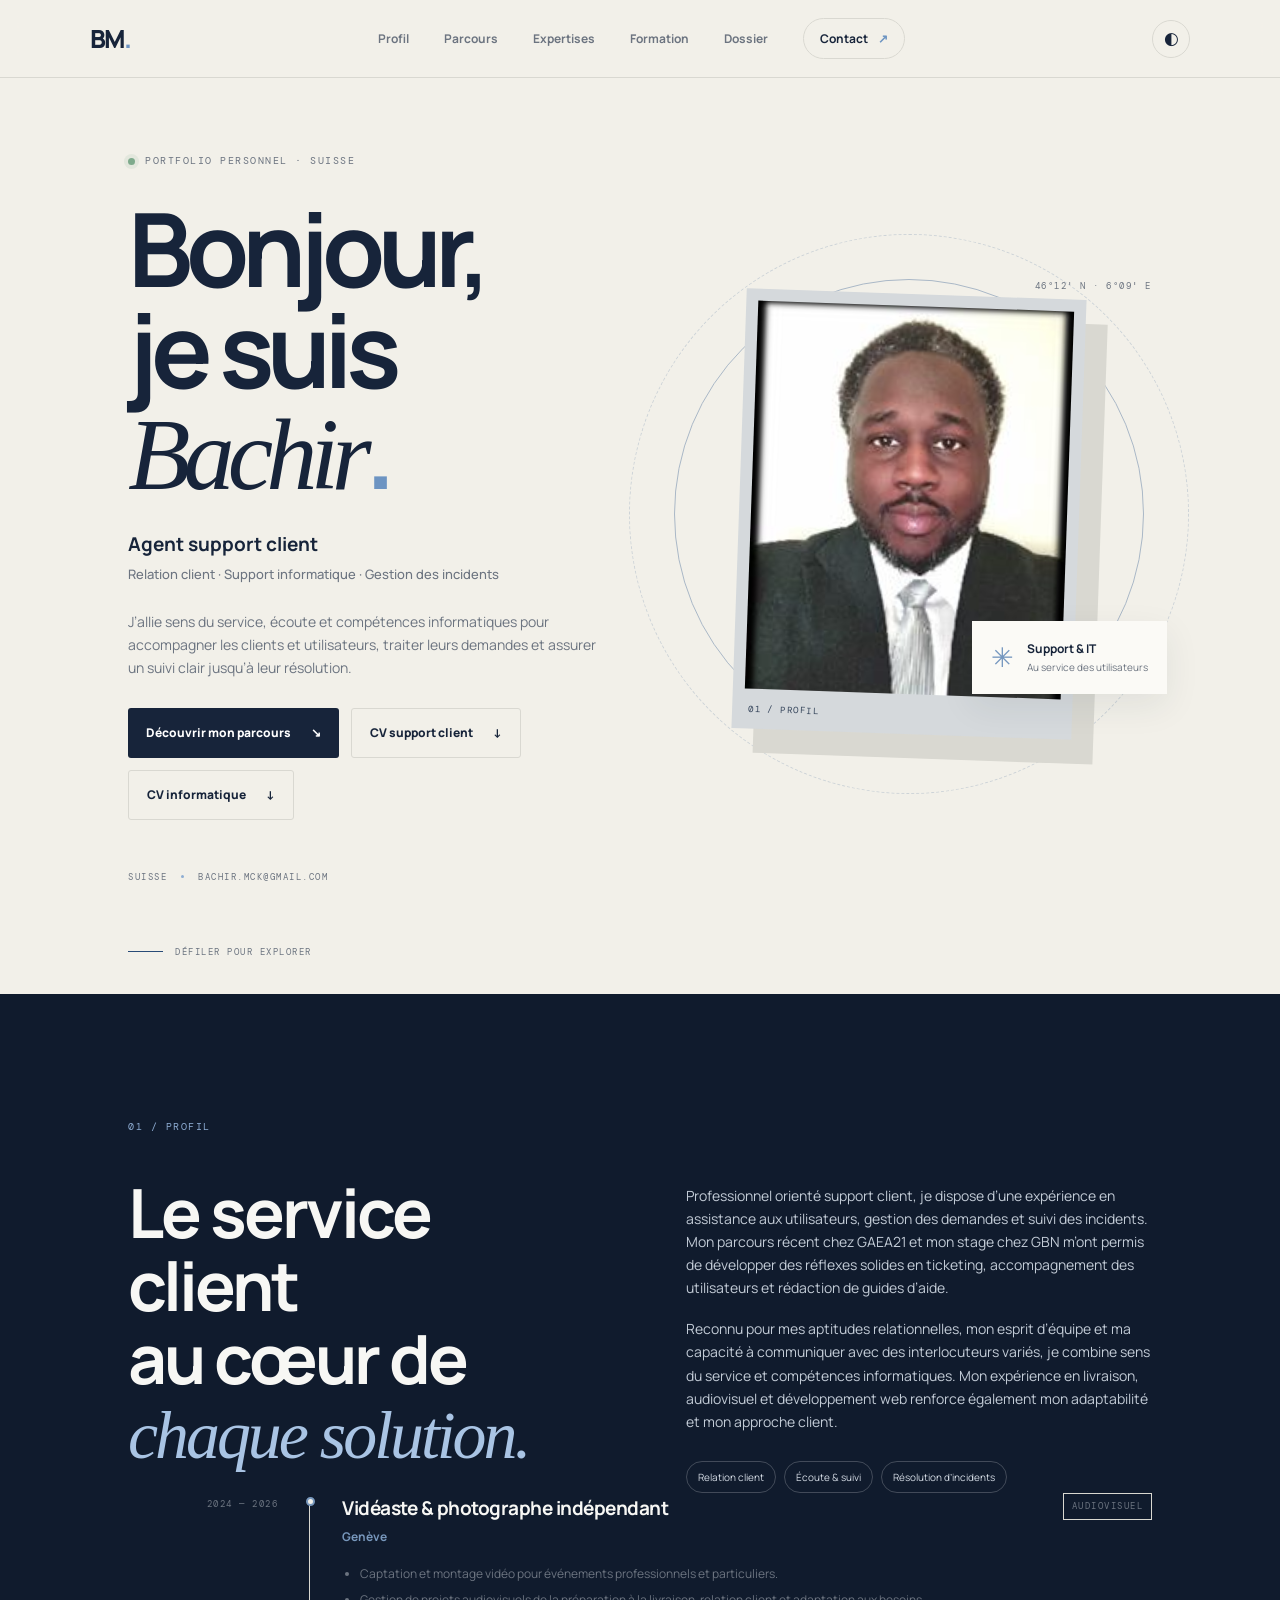
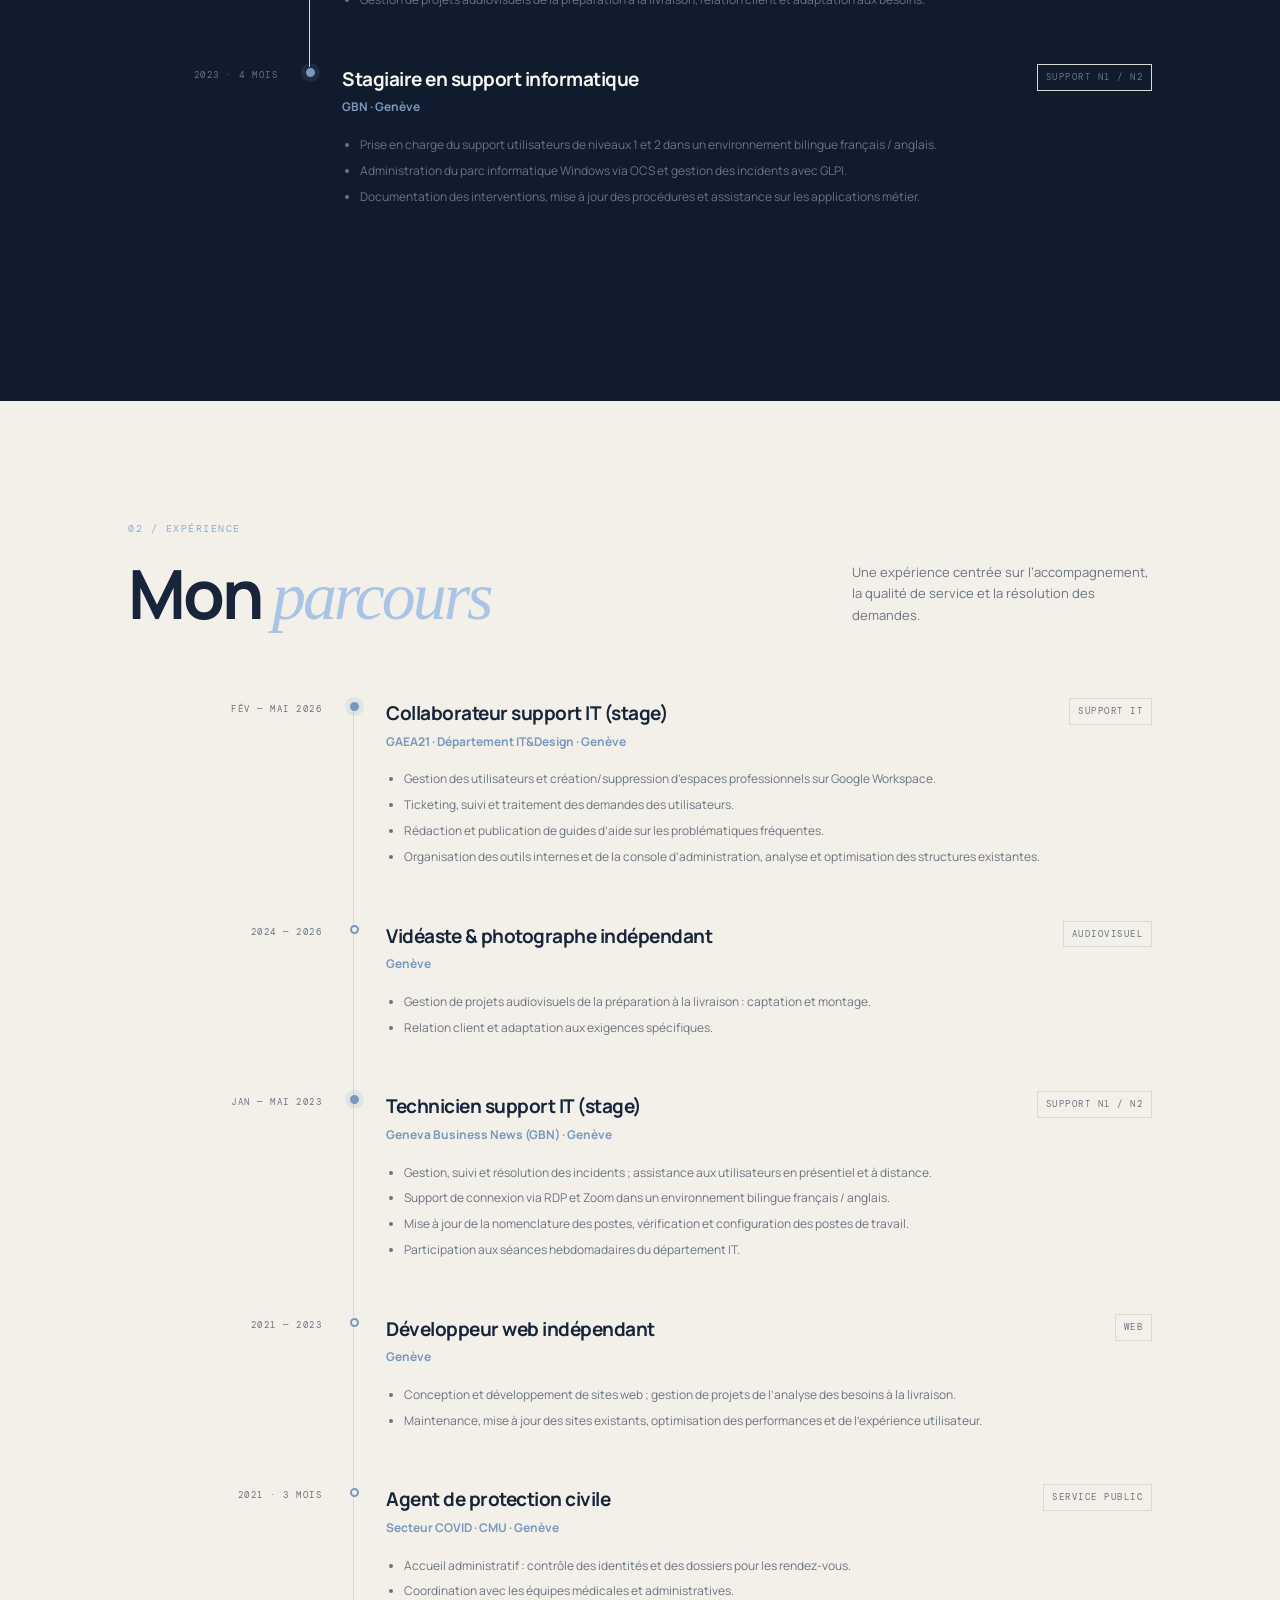
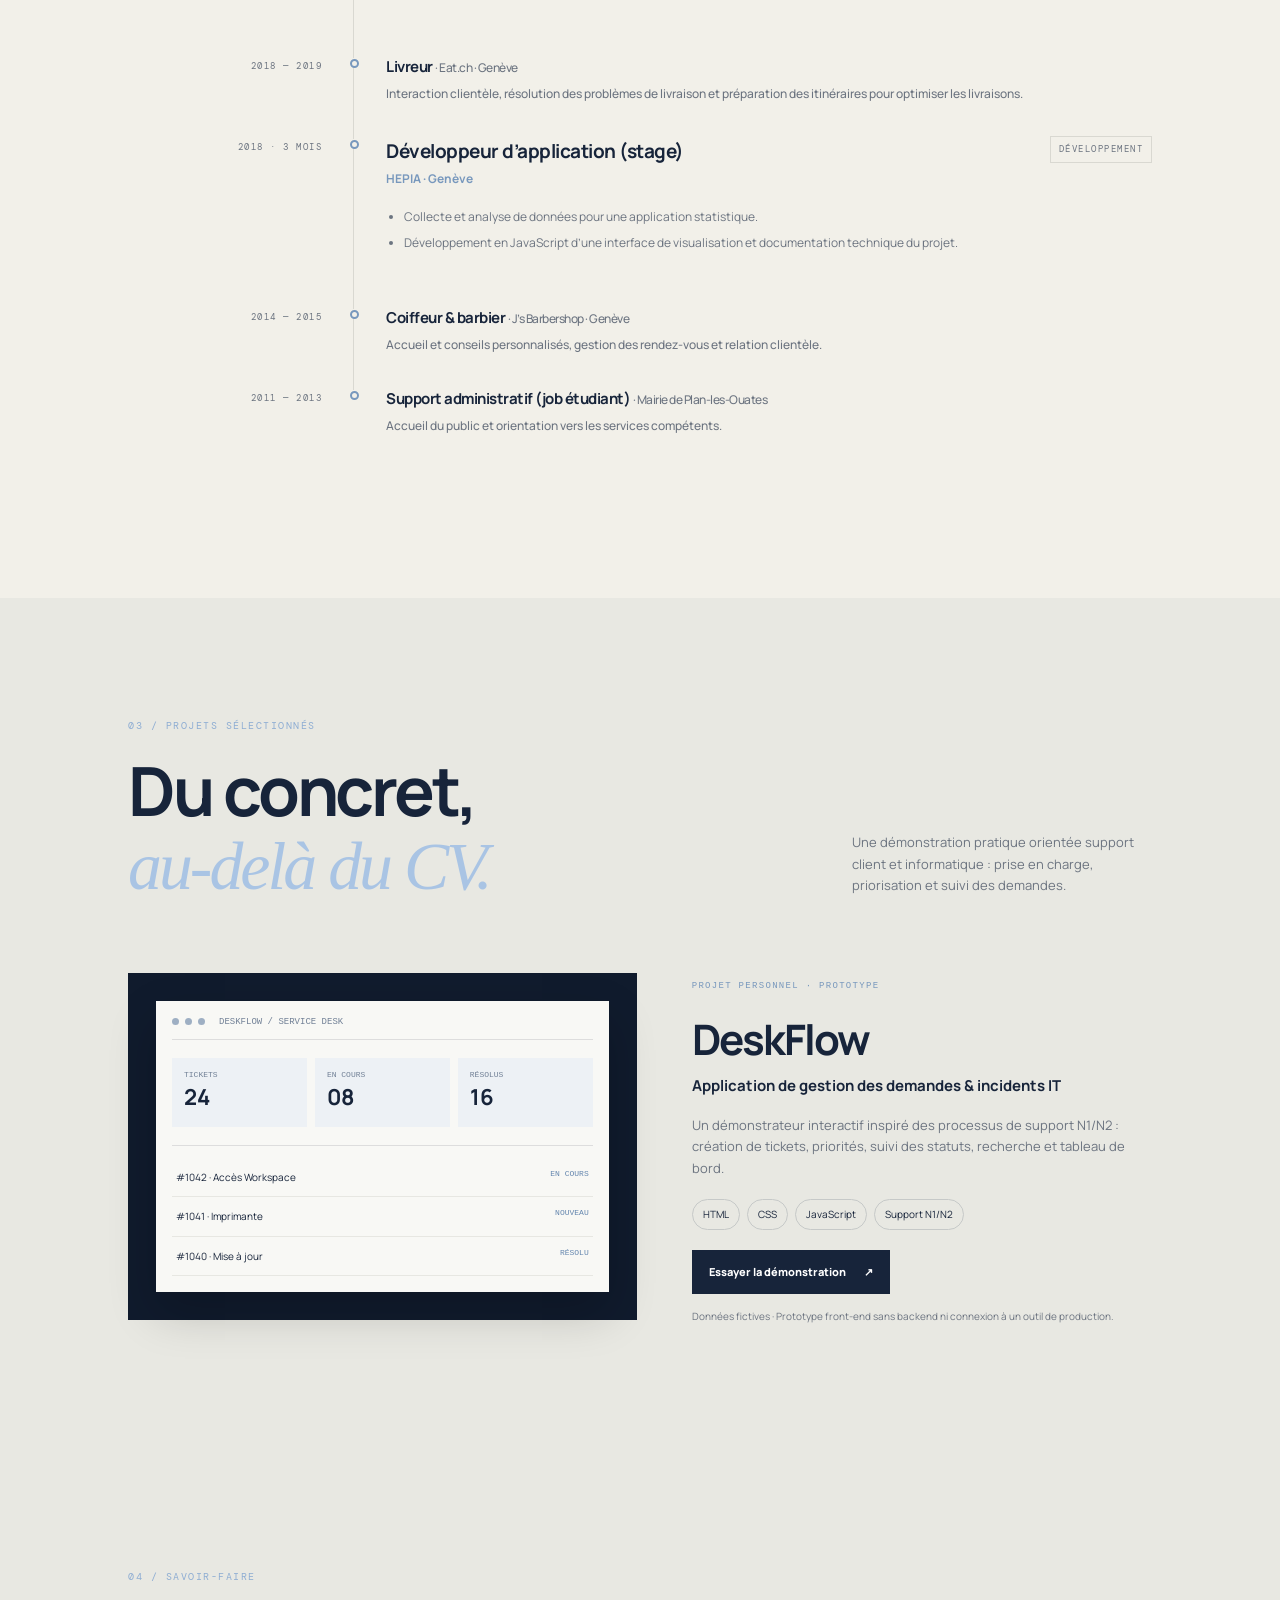
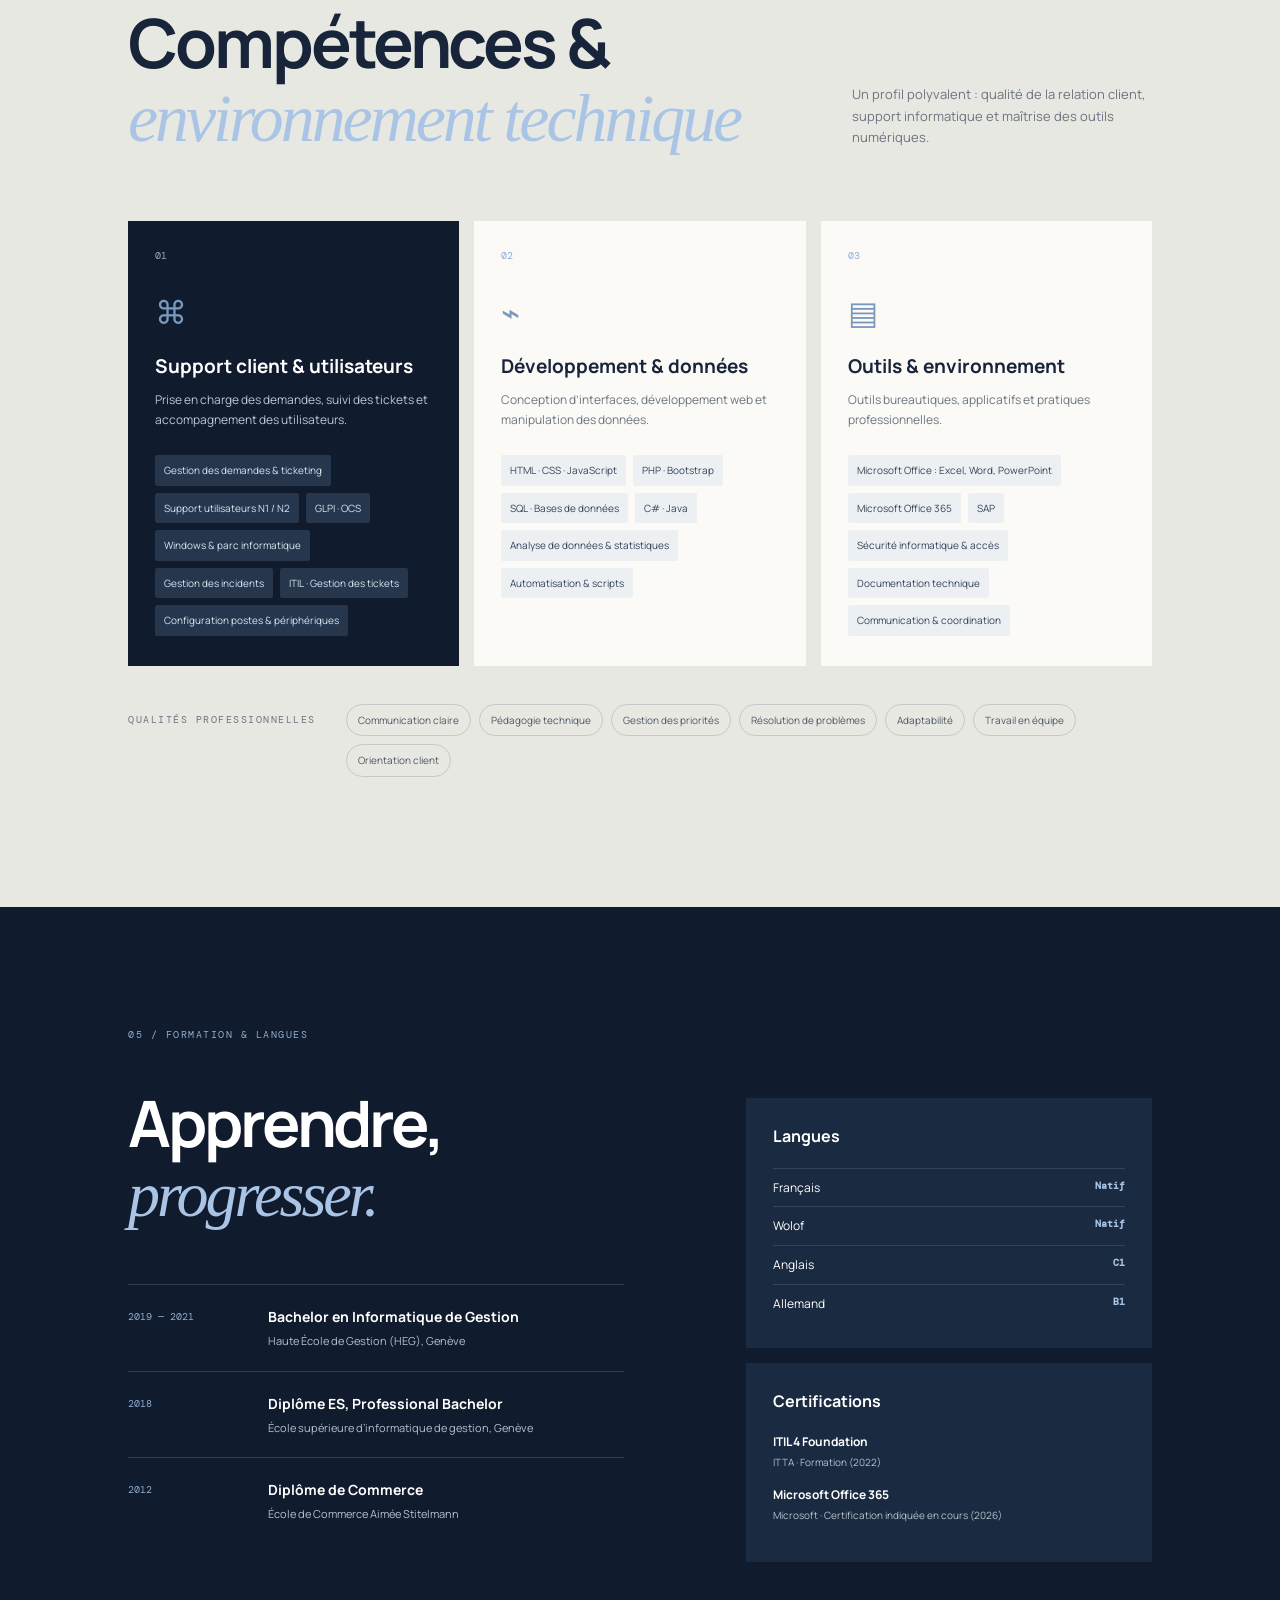
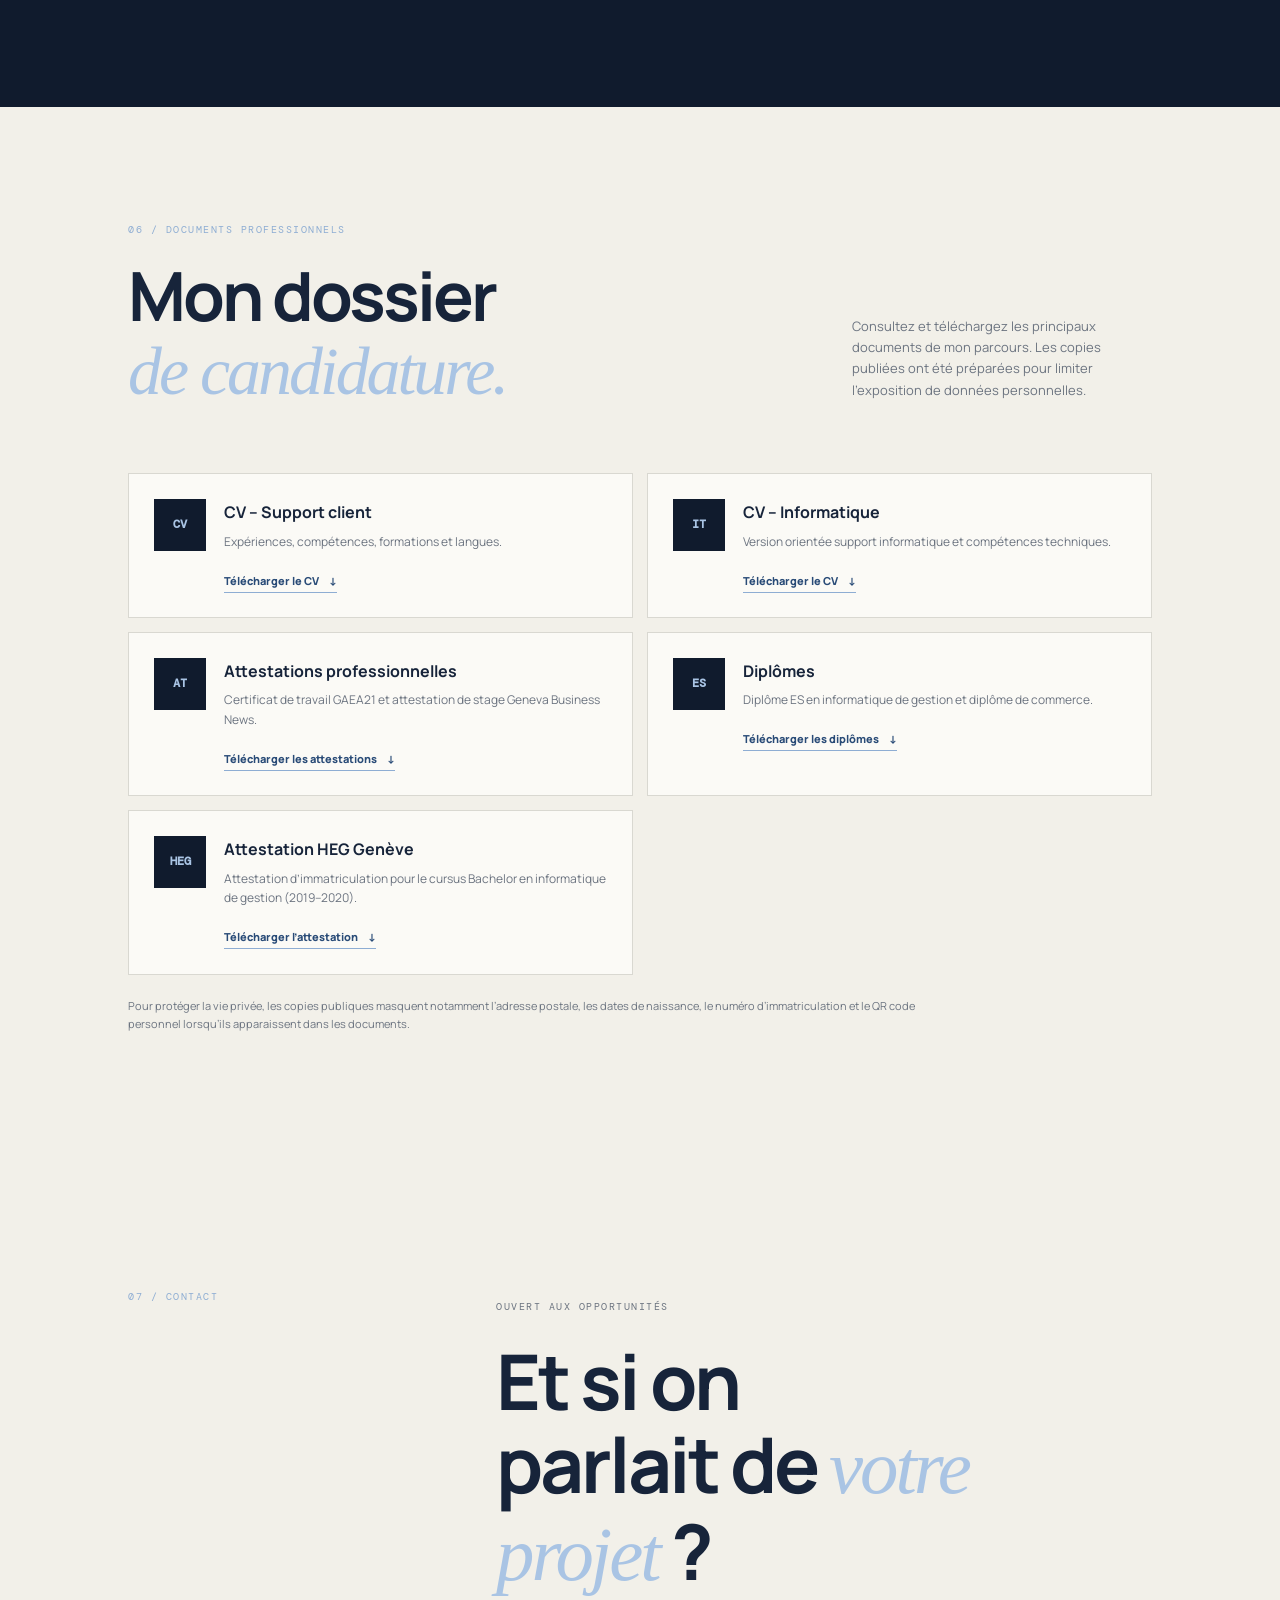
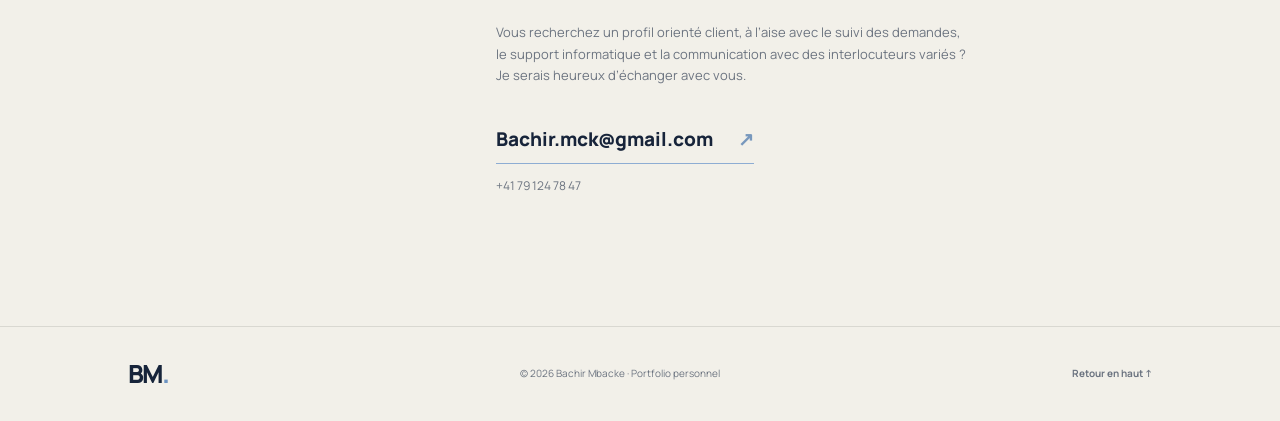
==== commit fb0d12aa: "Add files via upload" ====
--- a/index.html
+++ b/index.html
@@ -63,8 +63,19 @@
       </div>
     </section>
 
+
+
+    <section class="projects-section section-wrap" id="projets">
+      <div class="section-kicker">03 / PROJETS SÉLECTIONNÉS</div>
+      <div class="section-heading"><div><h2>Du concret,<br><em>au-delà du CV.</em></h2></div><p>Une démonstration pratique orientée support client et informatique : prise en charge, priorisation et suivi des demandes.</p></div>
+      <article class="project-feature">
+        <div class="project-visual"><div class="project-window"><div class="window-bar"><i></i><i></i><i></i><span>DESKFLOW / SERVICE DESK</span></div><div class="mock-stats"><div><small>TICKETS</small><b>24</b></div><div><small>EN COURS</small><b>08</b></div><div><small>RÉSOLUS</small><b>16</b></div></div><div class="mock-line"></div><div class="mock-row"><span>#1042 · Accès Workspace</span><b>EN COURS</b></div><div class="mock-row"><span>#1041 · Imprimante</span><b>NOUVEAU</b></div><div class="mock-row"><span>#1040 · Mise à jour</span><b>RÉSOLU</b></div></div></div>
+        <div class="project-copy"><span class="project-label">PROJET PERSONNEL · PROTOTYPE</span><h3>DeskFlow</h3><h4>Application de gestion des demandes & incidents IT</h4><p>Un démonstrateur interactif inspiré des processus de support N1/N2 : création de tickets, priorités, suivi des statuts, recherche et tableau de bord.</p><div class="project-tags"><span>HTML</span><span>CSS</span><span>JavaScript</span><span>Support N1/N2</span></div><a class="project-link" href="deskflow/index.html">Essayer la démonstration <span>↗</span></a><small class="project-disclaimer">Données fictives · Prototype front-end sans backend ni connexion à un outil de production.</small></div>
+      </article>
+    </section>
+
     <section class="expertise-section section-wrap" id="expertises">
-      <div class="section-heading"><div><div class="section-kicker">03 / SAVOIR-FAIRE</div><h2>Compétences &<br><em>environnement technique</em></h2></div><p>Un profil polyvalent : qualité de la relation client, support informatique et maîtrise des outils numériques.</p></div>
+      <div class="section-heading"><div><div class="section-kicker">04 / SAVOIR-FAIRE</div><h2>Compétences &<br><em>environnement technique</em></h2></div><p>Un profil polyvalent : qualité de la relation client, support informatique et maîtrise des outils numériques.</p></div>
       <div class="expertise-grid">
         <article class="expertise-card dark-card"><div class="card-number">01</div><div class="card-icon">⌘</div><h3>Support client & utilisateurs</h3><p>Prise en charge des demandes, suivi des tickets et accompagnement des utilisateurs.</p><div class="skill-list"><span>Gestion des demandes & ticketing</span><span>Support utilisateurs N1 / N2</span><span>GLPI · OCS</span><span>Windows & parc informatique</span><span>Gestion des incidents</span><span>ITIL · Gestion des tickets</span><span>Configuration postes & périphériques</span></div></article>
         <article class="expertise-card"><div class="card-number">02</div><div class="card-icon">⌁</div><h3>Développement & données</h3><p>Conception d’interfaces, développement web et manipulation des données.</p><div class="skill-list"><span>HTML · CSS · JavaScript</span><span>PHP · Bootstrap</span><span>SQL · Bases de données</span><span>C# · Java</span><span>Analyse de données & statistiques</span><span>Automatisation & scripts</span></div></article>
@@ -74,7 +85,7 @@
     </section>
 
     <section class="education-section section-wrap" id="formation">
-      <div class="section-kicker">04 / FORMATION & LANGUES</div><div class="education-grid">
+      <div class="section-kicker">05 / FORMATION & LANGUES</div><div class="education-grid">
         <div><h2>Apprendre,<br><em>progresser.</em></h2><div class="education-list">
           <article><span>2019 — 2021</span><div><h3>Bachelor en Informatique de Gestion</h3><p>Haute École de Gestion (HEG), Genève</p></div></article>
           <article><span>2018</span><div><h3>Diplôme ES, Professional Bachelor</h3><p>École supérieure d’informatique de gestion, Genève</p></div></article>
@@ -87,7 +98,7 @@
 
 
     <section class="documents-section section-wrap" id="documents">
-      <div class="section-kicker">05 / DOCUMENTS PROFESSIONNELS</div>
+      <div class="section-kicker">06 / DOCUMENTS PROFESSIONNELS</div>
       <div class="section-heading"><div><h2>Mon dossier<br><em>de candidature.</em></h2></div><p>Consultez et téléchargez les principaux documents de mon parcours. Les copies publiées ont été préparées pour limiter l’exposition de données personnelles.</p></div>
       <div class="document-grid">
         <article class="document-card"><div class="document-icon">CV</div><div><h3>CV – Support client</h3><p>Expériences, compétences, formations et langues.</p><a href="CV_support_client_Bachir.pdf" download>Télécharger le CV <span>↓</span></a></div></article>
@@ -99,7 +110,7 @@
       <p class="documents-note">Pour protéger la vie privée, les copies publiques masquent notamment l’adresse postale, les dates de naissance, le numéro d’immatriculation et le QR code personnel lorsqu’ils apparaissent dans les documents.</p>
     </section>
 
-    <section class="contact-section section-wrap" id="contact"><div class="section-kicker">06 / CONTACT</div><div class="contact-content"><p class="eyebrow">OUVERT AUX OPPORTUNITÉS</p><h2>Et si on<br>parlait de <em>votre projet</em> ?</h2><p>Vous recherchez un profil orienté client, à l’aise avec le suivi des demandes, le support informatique et la communication avec des interlocuteurs variés ? Je serais heureux d’échanger avec vous.</p><a class="contact-link" href="mailto:Bachir.mck@gmail.com">Bachir.mck@gmail.com <span>↗</span></a><a class="phone-link" href="tel:+41791247847">+41 79 124 78 47</a></div></section>
+    <section class="contact-section section-wrap" id="contact"><div class="section-kicker">07 / CONTACT</div><div class="contact-content"><p class="eyebrow">OUVERT AUX OPPORTUNITÉS</p><h2>Et si on<br>parlait de <em>votre projet</em> ?</h2><p>Vous recherchez un profil orienté client, à l’aise avec le suivi des demandes, le support informatique et la communication avec des interlocuteurs variés ? Je serais heureux d’échanger avec vous.</p><a class="contact-link" href="mailto:Bachir.mck@gmail.com">Bachir.mck@gmail.com <span>↗</span></a><a class="phone-link" href="tel:+41791247847">+41 79 124 78 47</a></div></section>
   </main>
   <footer class="footer section-wrap"><a class="brand" href="#accueil">BM<span>.</span></a><span>© <span id="year"></span> Bachir Mbacke · Portfolio personnel</span><a href="#accueil">Retour en haut ↑</a></footer>
   <script src="script.js"></script>
--- a/style.css
+++ b/style.css
@@ -16,3 +16,21 @@
 body.dark-mode .documents-section{background:#17263a}
 body.dark-mode .document-card{background:#203149}
 @media(max-width:650px){.document-grid{grid-template-columns:1fr}.documents-section{padding-top:80px;padding-bottom:85px}.document-card{padding:19px}}
+
+.projects-section{padding-top:120px;padding-bottom:125px;background:#e8e8e2}
+.project-feature{display:grid;grid-template-columns:1.05fr .95fr;gap:55px;align-items:center;margin-top:55px}
+.project-visual{background:#101b2d;padding:28px;min-height:330px;display:grid;place-items:center}
+.project-window{width:100%;background:#f8f8f5;padding:16px;color:#17243a;box-shadow:0 20px 45px #0003}
+.window-bar{display:flex;align-items:center;gap:6px;border-bottom:1px solid #ddd;padding-bottom:12px;font:9px 'Courier New';color:#718096}
+.window-bar i{width:7px;height:7px;border-radius:50%;background:#9eafc3}.window-bar span{margin-left:8px}
+.mock-stats{display:grid;grid-template-columns:repeat(3,1fr);gap:8px;margin:18px 0}
+.mock-stats div{background:#edf1f5;padding:12px}.mock-stats small,.mock-stats b{display:block}.mock-stats small{font:8px 'Courier New';color:#718096}.mock-stats b{font-size:22px}
+.mock-line{height:1px;background:#ddd;margin:12px 0}
+.mock-row{display:flex;justify-content:space-between;gap:8px;padding:11px 4px;border-bottom:1px solid #e7e7e2;font-size:10px}.mock-row b{font:8px 'Courier New';color:#6486ae}
+.project-label{font:9px 'Courier New';letter-spacing:1.3px;color:#7898bd}
+.project-copy h3{font-size:42px;letter-spacing:-2px;margin:10px 0 0}.project-copy h4{font-size:15px;margin:0 0 16px}.project-copy p{font-size:13px;color:var(--muted)}
+.project-tags{display:flex;gap:7px;flex-wrap:wrap;margin:20px 0}.project-tags span{font-size:10px;padding:6px 10px;border:1px solid #c6c9c8;border-radius:20px}
+.project-link{display:inline-flex;gap:18px;padding:13px 17px;background:var(--ink);color:white;text-decoration:none;font-size:11px;font-weight:800}
+.project-disclaimer{display:block;margin-top:14px;color:var(--muted);font-size:10px}
+body.dark-mode .projects-section{background:#17263a}
+@media(max-width:750px){.project-feature{grid-template-columns:1fr;gap:28px}.project-visual{min-height:270px}.projects-section{padding-top:80px;padding-bottom:85px}}
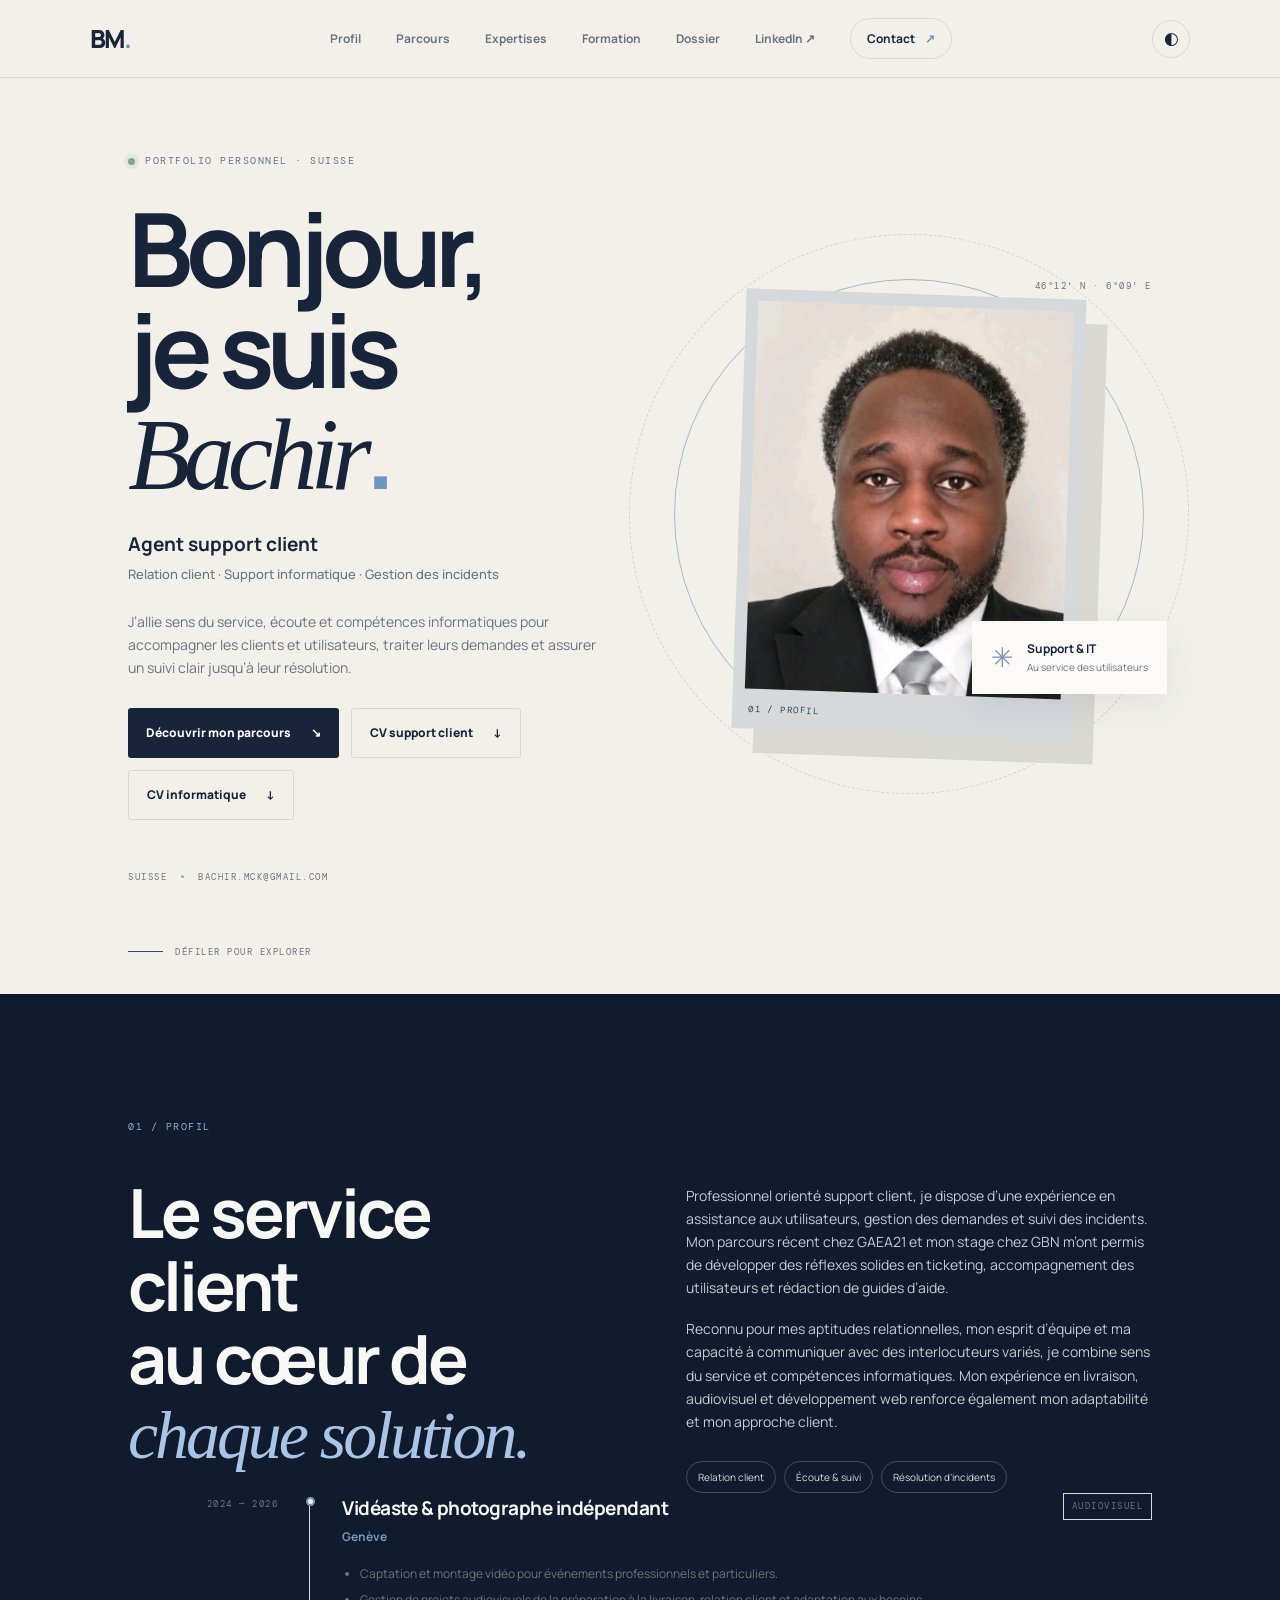
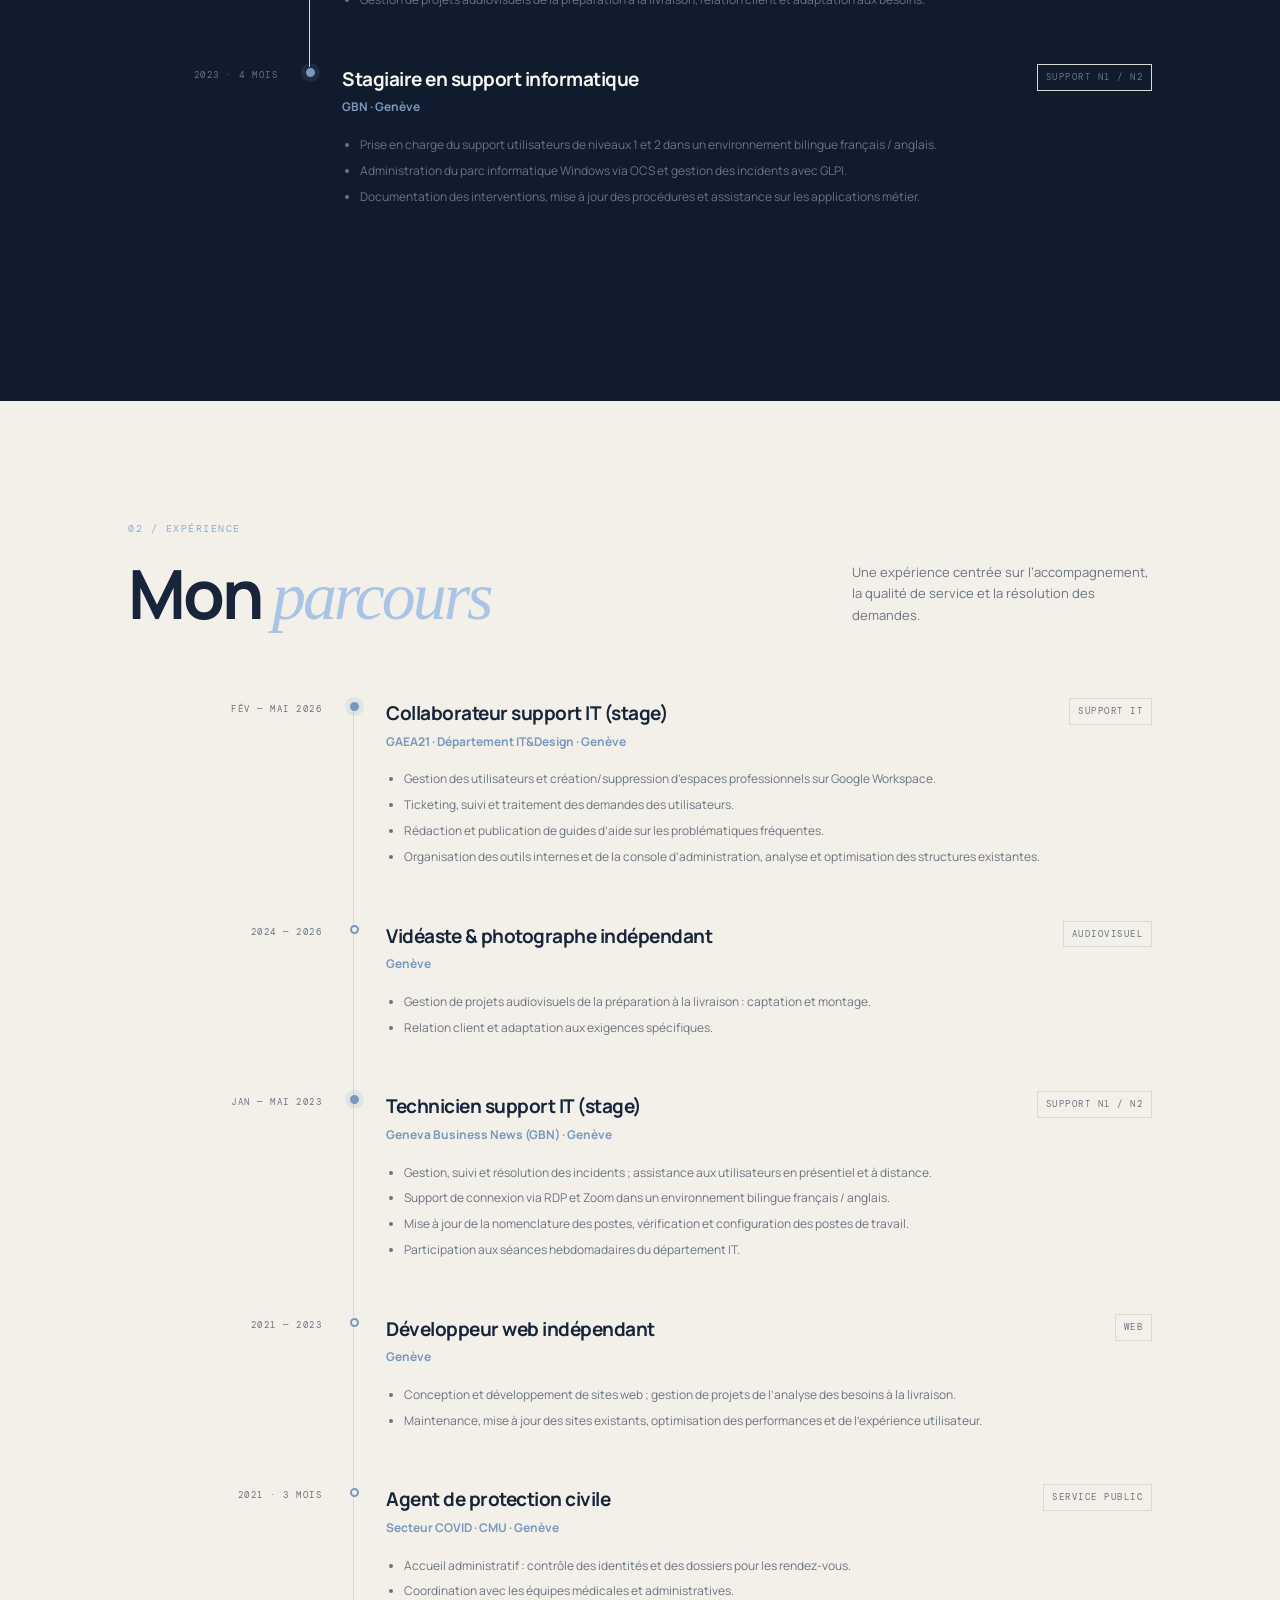
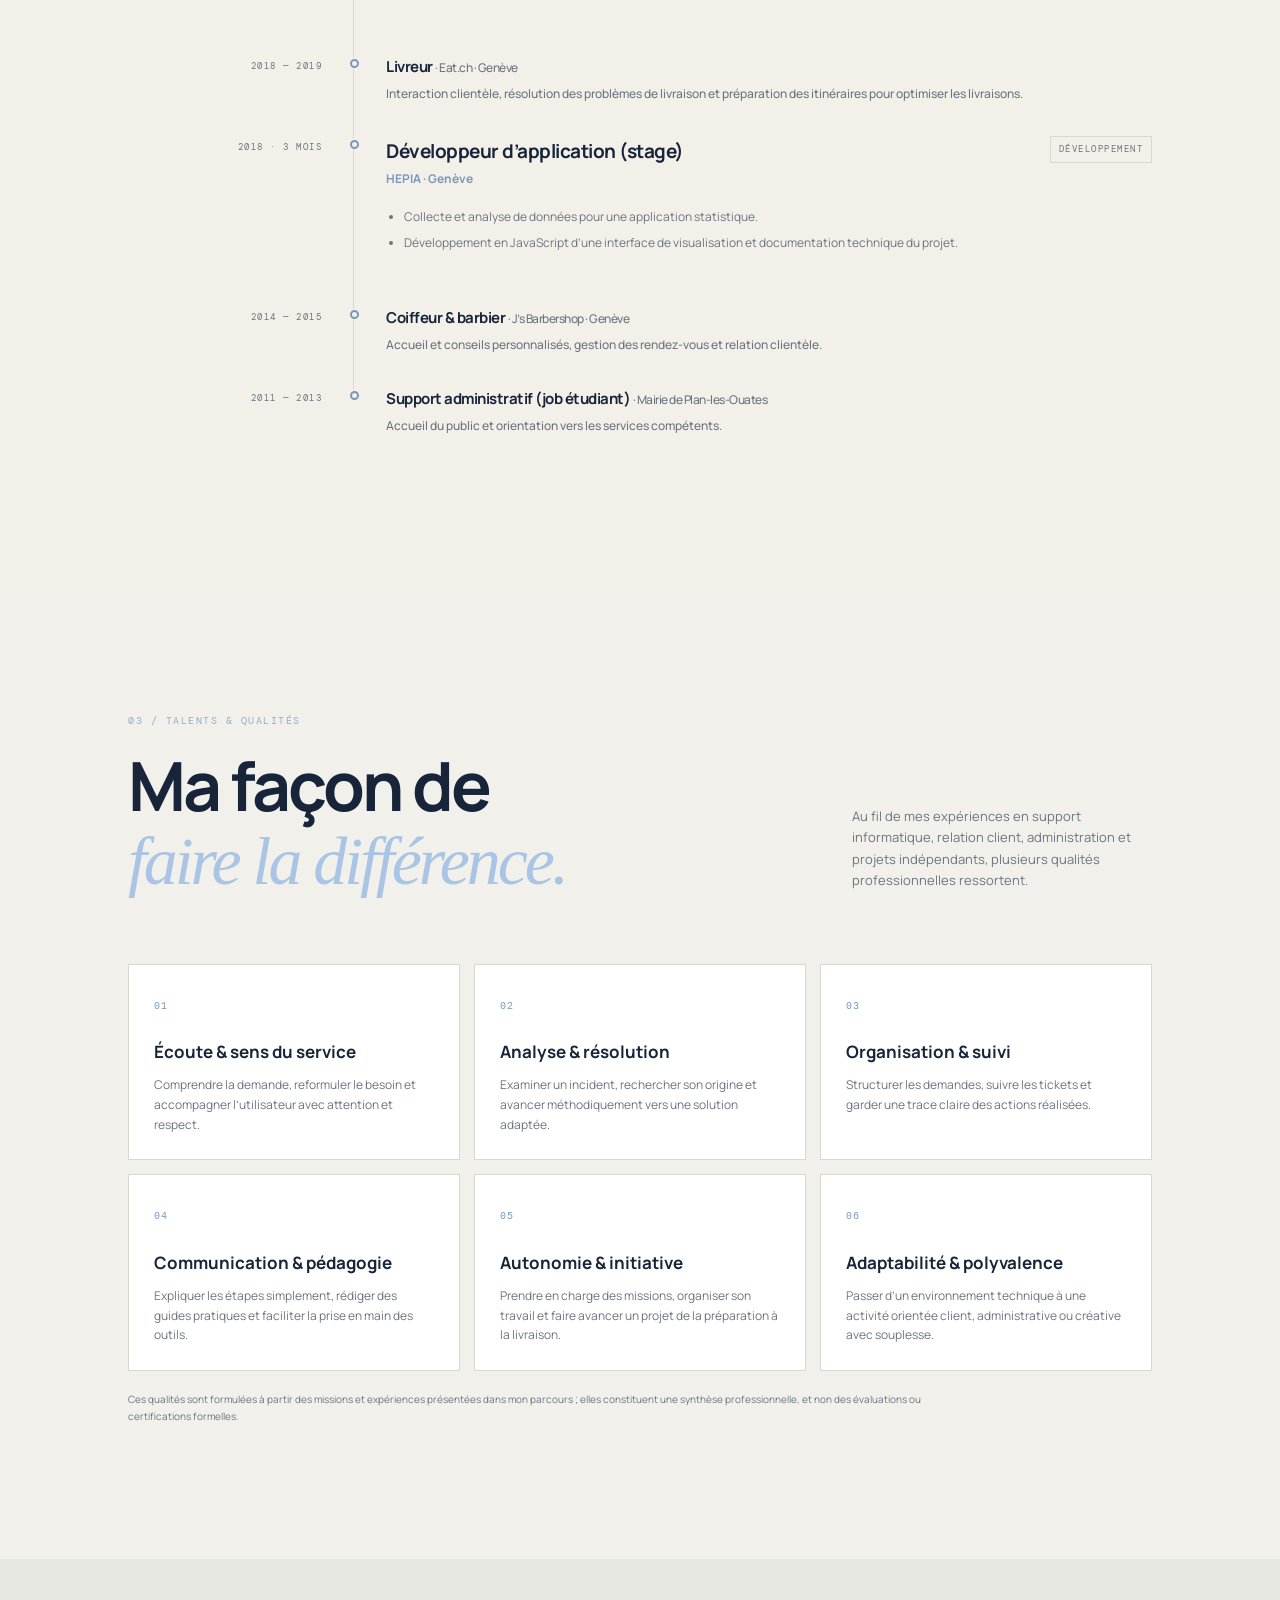
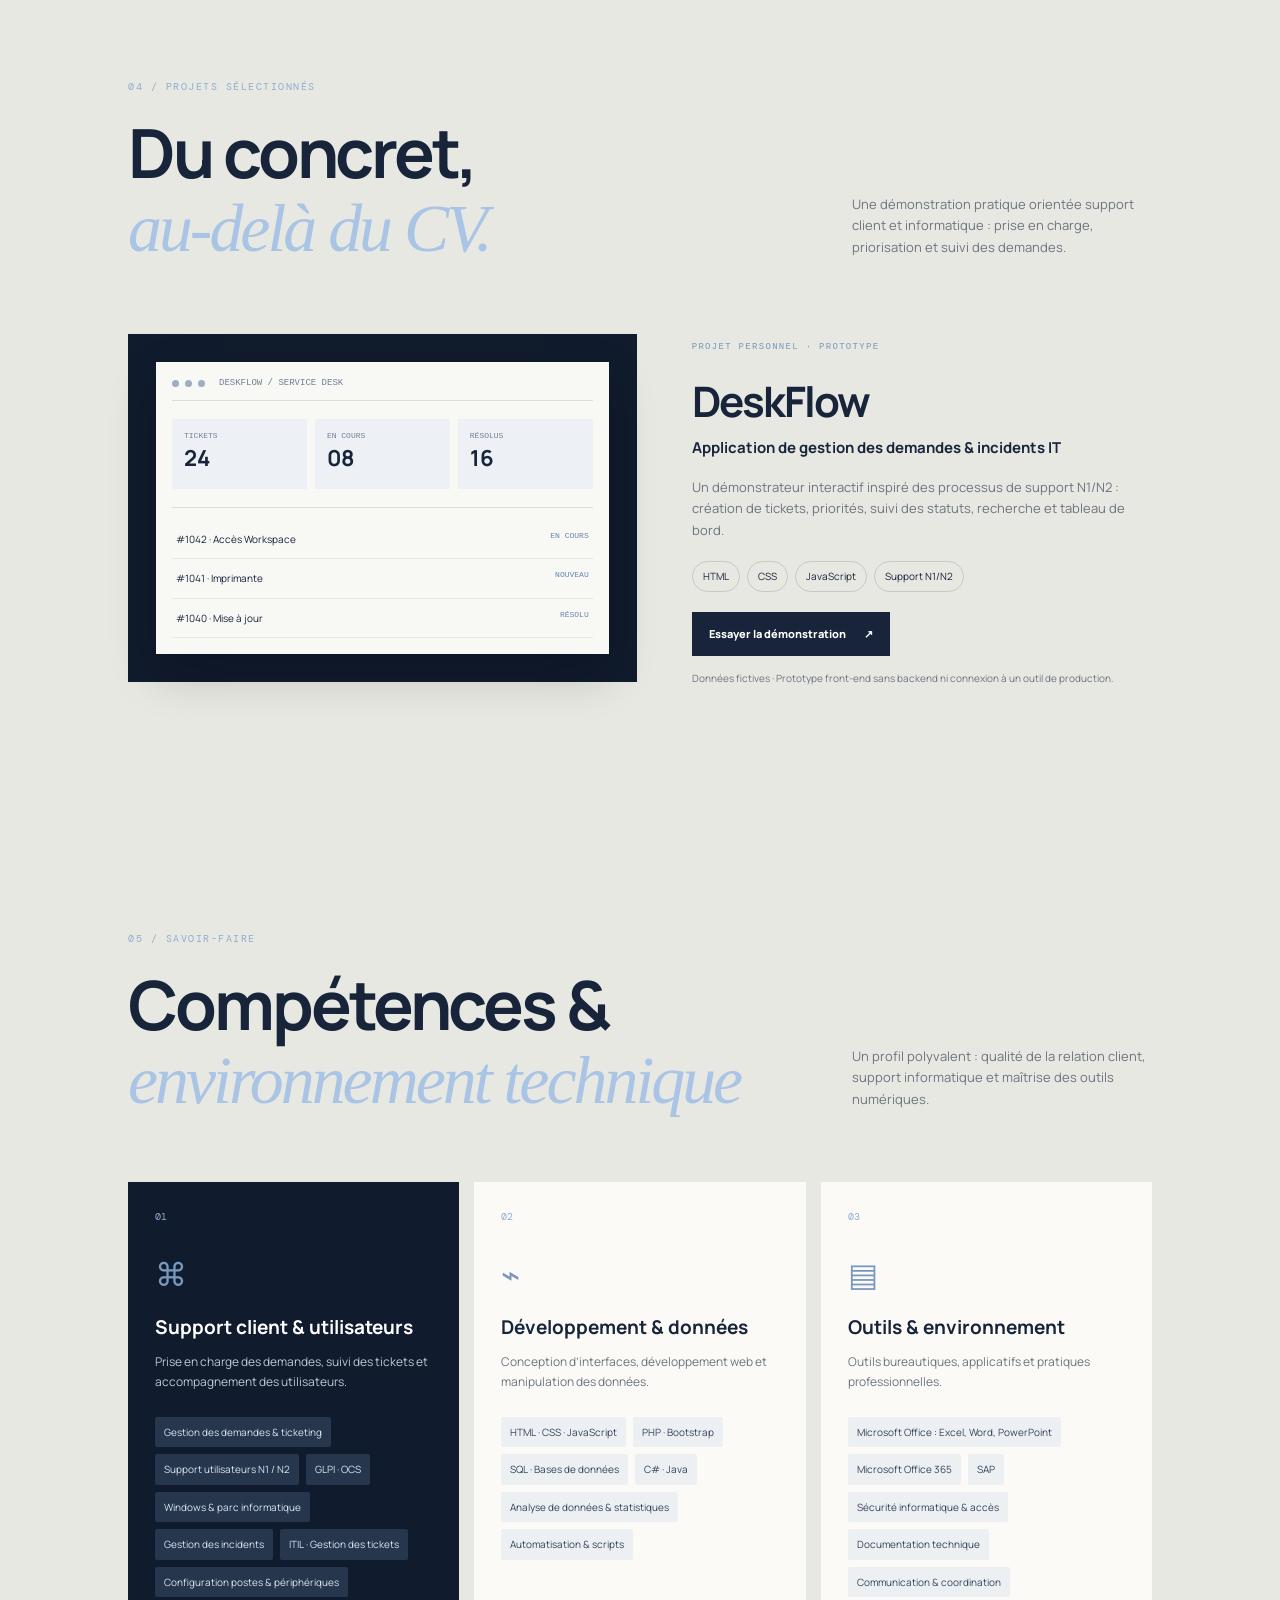
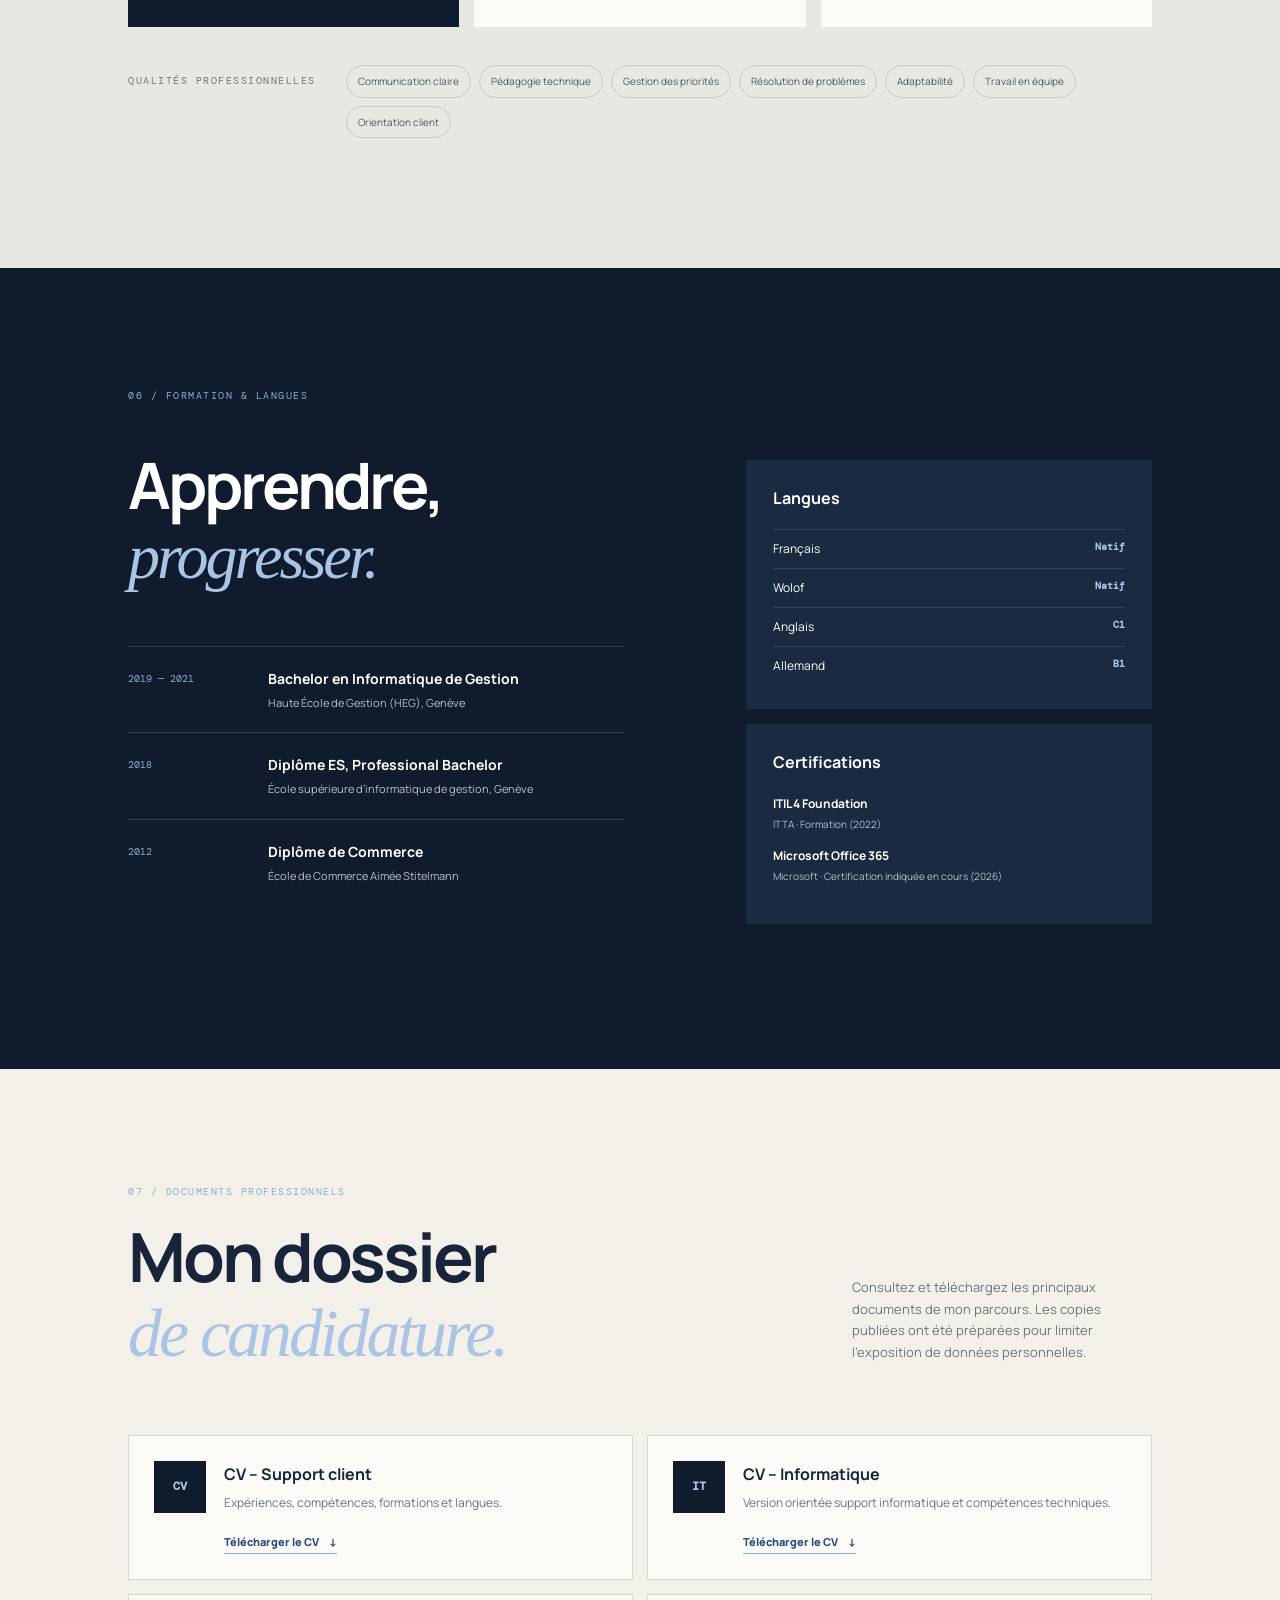
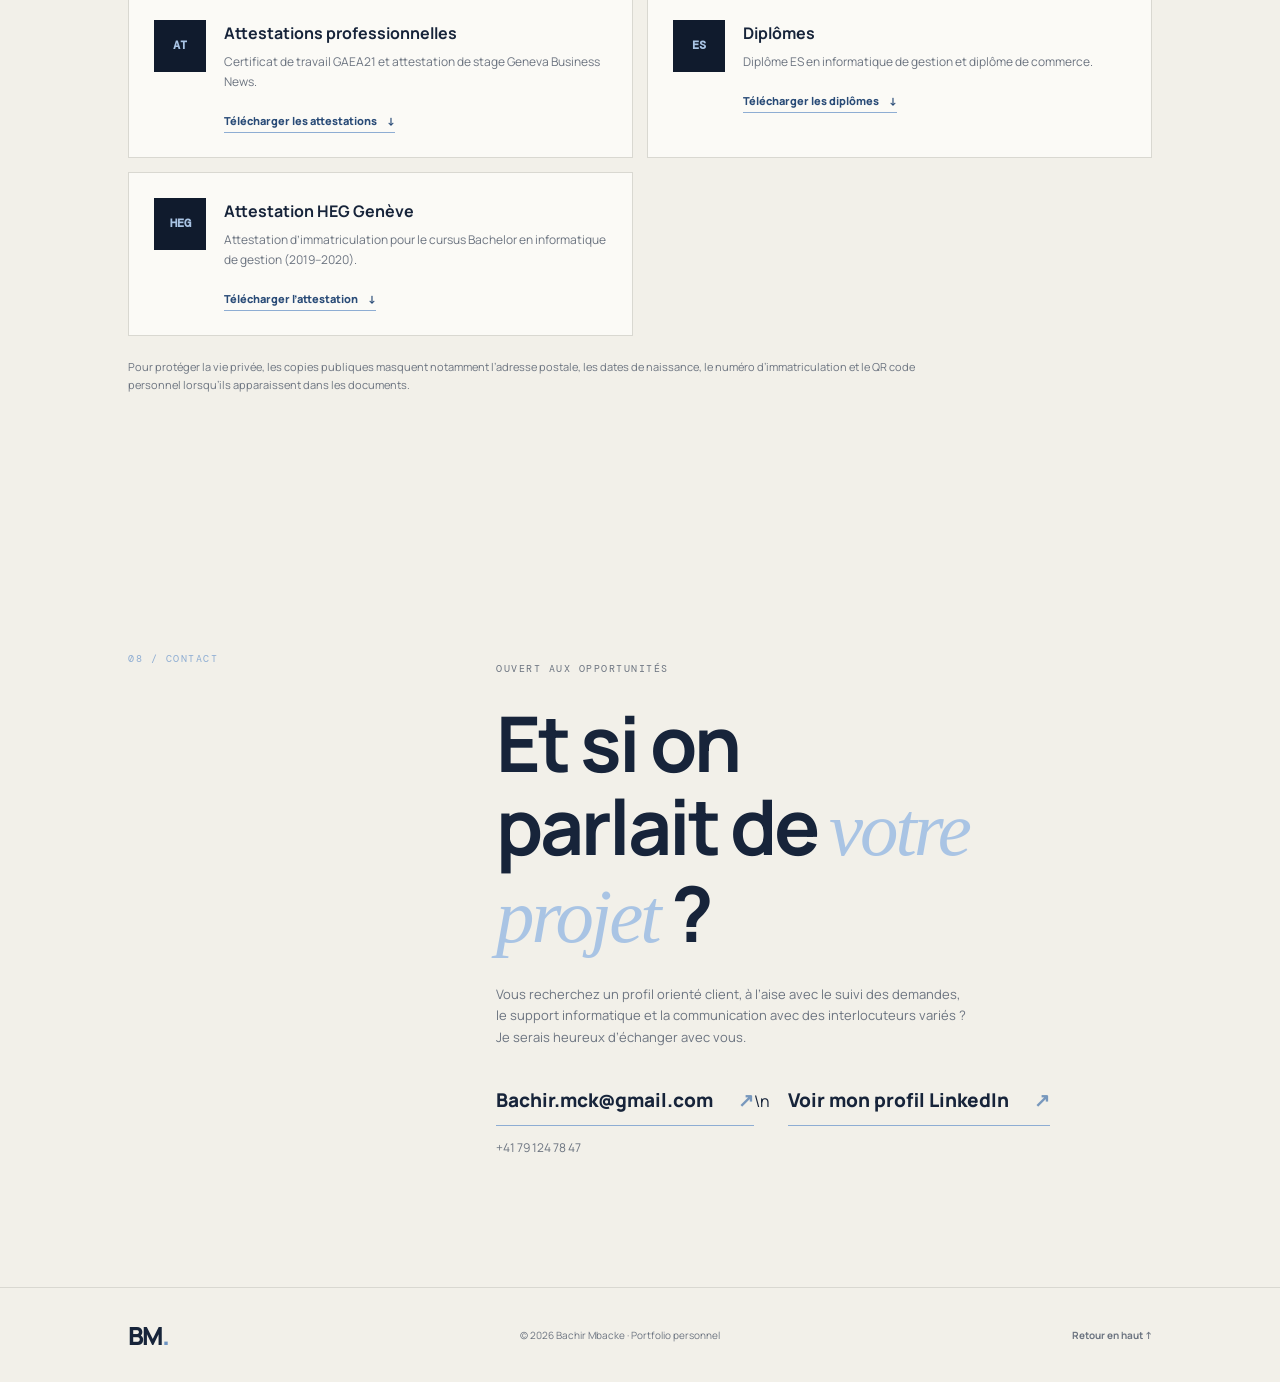
==== commit 9d6e0c2d: "Add files via upload" ====
--- a/index.html
+++ b/index.html
@@ -17,7 +17,7 @@
     <a class="brand" href="#accueil" aria-label="Accueil">BM<span>.</span></a>
     <button class="menu-toggle" id="menuToggle" aria-label="Ouvrir le menu" aria-expanded="false">☰</button>
     <nav id="nav">
-      <a href="#profil">Profil</a><a href="#parcours">Parcours</a><a href="#expertises">Expertises</a><a href="#formation">Formation</a><a href="#documents">Dossier</a><a class="nav-contact" href="#contact">Contact <span>↗</span></a>
+      <a href="#profil">Profil</a><a href="#parcours">Parcours</a><a href="#expertises">Expertises</a><a href="#formation">Formation</a><a href="#documents">Dossier</a><a href="https://www.linkedin.com/in/bachirmbacke/" target="_blank" rel="noopener noreferrer">LinkedIn ↗</a><a class="nav-contact" href="#contact">Contact <span>↗</span></a>
     </nav>
     <button class="theme-toggle" id="themeToggle" aria-label="Changer de thème">◐</button>
   </header>
@@ -65,8 +65,24 @@
 
 
 
+
+
+    <section class="talents-section section-wrap" id="talents">
+      <div class="section-kicker">03 / TALENTS & QUALITÉS</div>
+      <div class="section-heading"><div><h2>Ma façon de<br><em>faire la différence.</em></h2></div><p>Au fil de mes expériences en support informatique, relation client, administration et projets indépendants, plusieurs qualités professionnelles ressortent.</p></div>
+      <div class="talent-grid">
+        <article class="talent-card"><span>01</span><h3>Écoute & sens du service</h3><p>Comprendre la demande, reformuler le besoin et accompagner l’utilisateur avec attention et respect.</p></article>
+        <article class="talent-card"><span>02</span><h3>Analyse & résolution</h3><p>Examiner un incident, rechercher son origine et avancer méthodiquement vers une solution adaptée.</p></article>
+        <article class="talent-card"><span>03</span><h3>Organisation & suivi</h3><p>Structurer les demandes, suivre les tickets et garder une trace claire des actions réalisées.</p></article>
+        <article class="talent-card"><span>04</span><h3>Communication & pédagogie</h3><p>Expliquer les étapes simplement, rédiger des guides pratiques et faciliter la prise en main des outils.</p></article>
+        <article class="talent-card"><span>05</span><h3>Autonomie & initiative</h3><p>Prendre en charge des missions, organiser son travail et faire avancer un projet de la préparation à la livraison.</p></article>
+        <article class="talent-card"><span>06</span><h3>Adaptabilité & polyvalence</h3><p>Passer d’un environnement technique à une activité orientée client, administrative ou créative avec souplesse.</p></article>
+      </div>
+      <p class="talents-note">Ces qualités sont formulées à partir des missions et expériences présentées dans mon parcours ; elles constituent une synthèse professionnelle, et non des évaluations ou certifications formelles.</p>
+    </section>
+
     <section class="projects-section section-wrap" id="projets">
-      <div class="section-kicker">03 / PROJETS SÉLECTIONNÉS</div>
+      <div class="section-kicker">04 / PROJETS SÉLECTIONNÉS</div>
       <div class="section-heading"><div><h2>Du concret,<br><em>au-delà du CV.</em></h2></div><p>Une démonstration pratique orientée support client et informatique : prise en charge, priorisation et suivi des demandes.</p></div>
       <article class="project-feature">
         <div class="project-visual"><div class="project-window"><div class="window-bar"><i></i><i></i><i></i><span>DESKFLOW / SERVICE DESK</span></div><div class="mock-stats"><div><small>TICKETS</small><b>24</b></div><div><small>EN COURS</small><b>08</b></div><div><small>RÉSOLUS</small><b>16</b></div></div><div class="mock-line"></div><div class="mock-row"><span>#1042 · Accès Workspace</span><b>EN COURS</b></div><div class="mock-row"><span>#1041 · Imprimante</span><b>NOUVEAU</b></div><div class="mock-row"><span>#1040 · Mise à jour</span><b>RÉSOLU</b></div></div></div>
@@ -75,7 +91,7 @@
     </section>
 
     <section class="expertise-section section-wrap" id="expertises">
-      <div class="section-heading"><div><div class="section-kicker">04 / SAVOIR-FAIRE</div><h2>Compétences &<br><em>environnement technique</em></h2></div><p>Un profil polyvalent : qualité de la relation client, support informatique et maîtrise des outils numériques.</p></div>
+      <div class="section-heading"><div><div class="section-kicker">05 / SAVOIR-FAIRE</div><h2>Compétences &<br><em>environnement technique</em></h2></div><p>Un profil polyvalent : qualité de la relation client, support informatique et maîtrise des outils numériques.</p></div>
       <div class="expertise-grid">
         <article class="expertise-card dark-card"><div class="card-number">01</div><div class="card-icon">⌘</div><h3>Support client & utilisateurs</h3><p>Prise en charge des demandes, suivi des tickets et accompagnement des utilisateurs.</p><div class="skill-list"><span>Gestion des demandes & ticketing</span><span>Support utilisateurs N1 / N2</span><span>GLPI · OCS</span><span>Windows & parc informatique</span><span>Gestion des incidents</span><span>ITIL · Gestion des tickets</span><span>Configuration postes & périphériques</span></div></article>
         <article class="expertise-card"><div class="card-number">02</div><div class="card-icon">⌁</div><h3>Développement & données</h3><p>Conception d’interfaces, développement web et manipulation des données.</p><div class="skill-list"><span>HTML · CSS · JavaScript</span><span>PHP · Bootstrap</span><span>SQL · Bases de données</span><span>C# · Java</span><span>Analyse de données & statistiques</span><span>Automatisation & scripts</span></div></article>
@@ -85,7 +101,7 @@
     </section>
 
     <section class="education-section section-wrap" id="formation">
-      <div class="section-kicker">05 / FORMATION & LANGUES</div><div class="education-grid">
+      <div class="section-kicker">06 / FORMATION & LANGUES</div><div class="education-grid">
         <div><h2>Apprendre,<br><em>progresser.</em></h2><div class="education-list">
           <article><span>2019 — 2021</span><div><h3>Bachelor en Informatique de Gestion</h3><p>Haute École de Gestion (HEG), Genève</p></div></article>
           <article><span>2018</span><div><h3>Diplôme ES, Professional Bachelor</h3><p>École supérieure d’informatique de gestion, Genève</p></div></article>
@@ -98,7 +114,7 @@
 
 
     <section class="documents-section section-wrap" id="documents">
-      <div class="section-kicker">06 / DOCUMENTS PROFESSIONNELS</div>
+      <div class="section-kicker">07 / DOCUMENTS PROFESSIONNELS</div>
       <div class="section-heading"><div><h2>Mon dossier<br><em>de candidature.</em></h2></div><p>Consultez et téléchargez les principaux documents de mon parcours. Les copies publiées ont été préparées pour limiter l’exposition de données personnelles.</p></div>
       <div class="document-grid">
         <article class="document-card"><div class="document-icon">CV</div><div><h3>CV – Support client</h3><p>Expériences, compétences, formations et langues.</p><a href="CV_support_client_Bachir.pdf" download>Télécharger le CV <span>↓</span></a></div></article>
@@ -110,7 +126,7 @@
       <p class="documents-note">Pour protéger la vie privée, les copies publiques masquent notamment l’adresse postale, les dates de naissance, le numéro d’immatriculation et le QR code personnel lorsqu’ils apparaissent dans les documents.</p>
     </section>
 
-    <section class="contact-section section-wrap" id="contact"><div class="section-kicker">07 / CONTACT</div><div class="contact-content"><p class="eyebrow">OUVERT AUX OPPORTUNITÉS</p><h2>Et si on<br>parlait de <em>votre projet</em> ?</h2><p>Vous recherchez un profil orienté client, à l’aise avec le suivi des demandes, le support informatique et la communication avec des interlocuteurs variés ? Je serais heureux d’échanger avec vous.</p><a class="contact-link" href="mailto:Bachir.mck@gmail.com">Bachir.mck@gmail.com <span>↗</span></a><a class="phone-link" href="tel:+41791247847">+41 79 124 78 47</a></div></section>
+    <section class="contact-section section-wrap" id="contact"><div class="section-kicker">08 / CONTACT</div><div class="contact-content"><p class="eyebrow">OUVERT AUX OPPORTUNITÉS</p><h2>Et si on<br>parlait de <em>votre projet</em> ?</h2><p>Vous recherchez un profil orienté client, à l’aise avec le suivi des demandes, le support informatique et la communication avec des interlocuteurs variés ? Je serais heureux d’échanger avec vous.</p><a class="contact-link" href="mailto:Bachir.mck@gmail.com">Bachir.mck@gmail.com <span>↗</span></a>\n<a class="contact-link linkedin-contact" href="https://www.linkedin.com/in/bachirmbacke/" target="_blank" rel="noopener noreferrer">Voir mon profil LinkedIn <span>↗</span></a><a class="phone-link" href="tel:+41791247847">+41 79 124 78 47</a></div></section>
   </main>
   <footer class="footer section-wrap"><a class="brand" href="#accueil">BM<span>.</span></a><span>© <span id="year"></span> Bachir Mbacke · Portfolio personnel</span><a href="#accueil">Retour en haut ↑</a></footer>
   <script src="script.js"></script>
--- a/style.css
+++ b/style.css
@@ -34,3 +34,16 @@
 .project-disclaimer{display:block;margin-top:14px;color:var(--muted);font-size:10px}
 body.dark-mode .projects-section{background:#17263a}
 @media(max-width:750px){.project-feature{grid-template-columns:1fr;gap:28px}.project-visual{min-height:270px}.projects-section{padding-top:80px;padding-bottom:85px}}
+
+.talents-section{padding-top:115px;padding-bottom:125px;background:#f1f0ea}
+.talent-grid{display:grid;grid-template-columns:repeat(3,minmax(0,1fr));gap:14px;margin-top:45px}
+.talent-card{background:#fff;border:1px solid var(--line);padding:25px;min-height:190px}
+.talent-card>span{font:10px 'Courier New',monospace;color:#7898bd;letter-spacing:1px}
+.talent-card h3{font-size:17px;margin:22px 0 9px}
+.talent-card p{font-size:12px;color:var(--muted);margin:0}
+.talents-note{font-size:10px;color:var(--muted);margin-top:20px;max-width:850px}
+.linkedin-contact{margin-left:18px}
+body.dark-mode .talents-section{background:#17263a}
+body.dark-mode .talent-card{background:#203149}
+@media(max-width:800px){.talent-grid{grid-template-columns:repeat(2,minmax(0,1fr))}}
+@media(max-width:560px){.talent-grid{grid-template-columns:1fr}.talent-card{min-height:0}.linkedin-contact{margin:14px 0 0}}
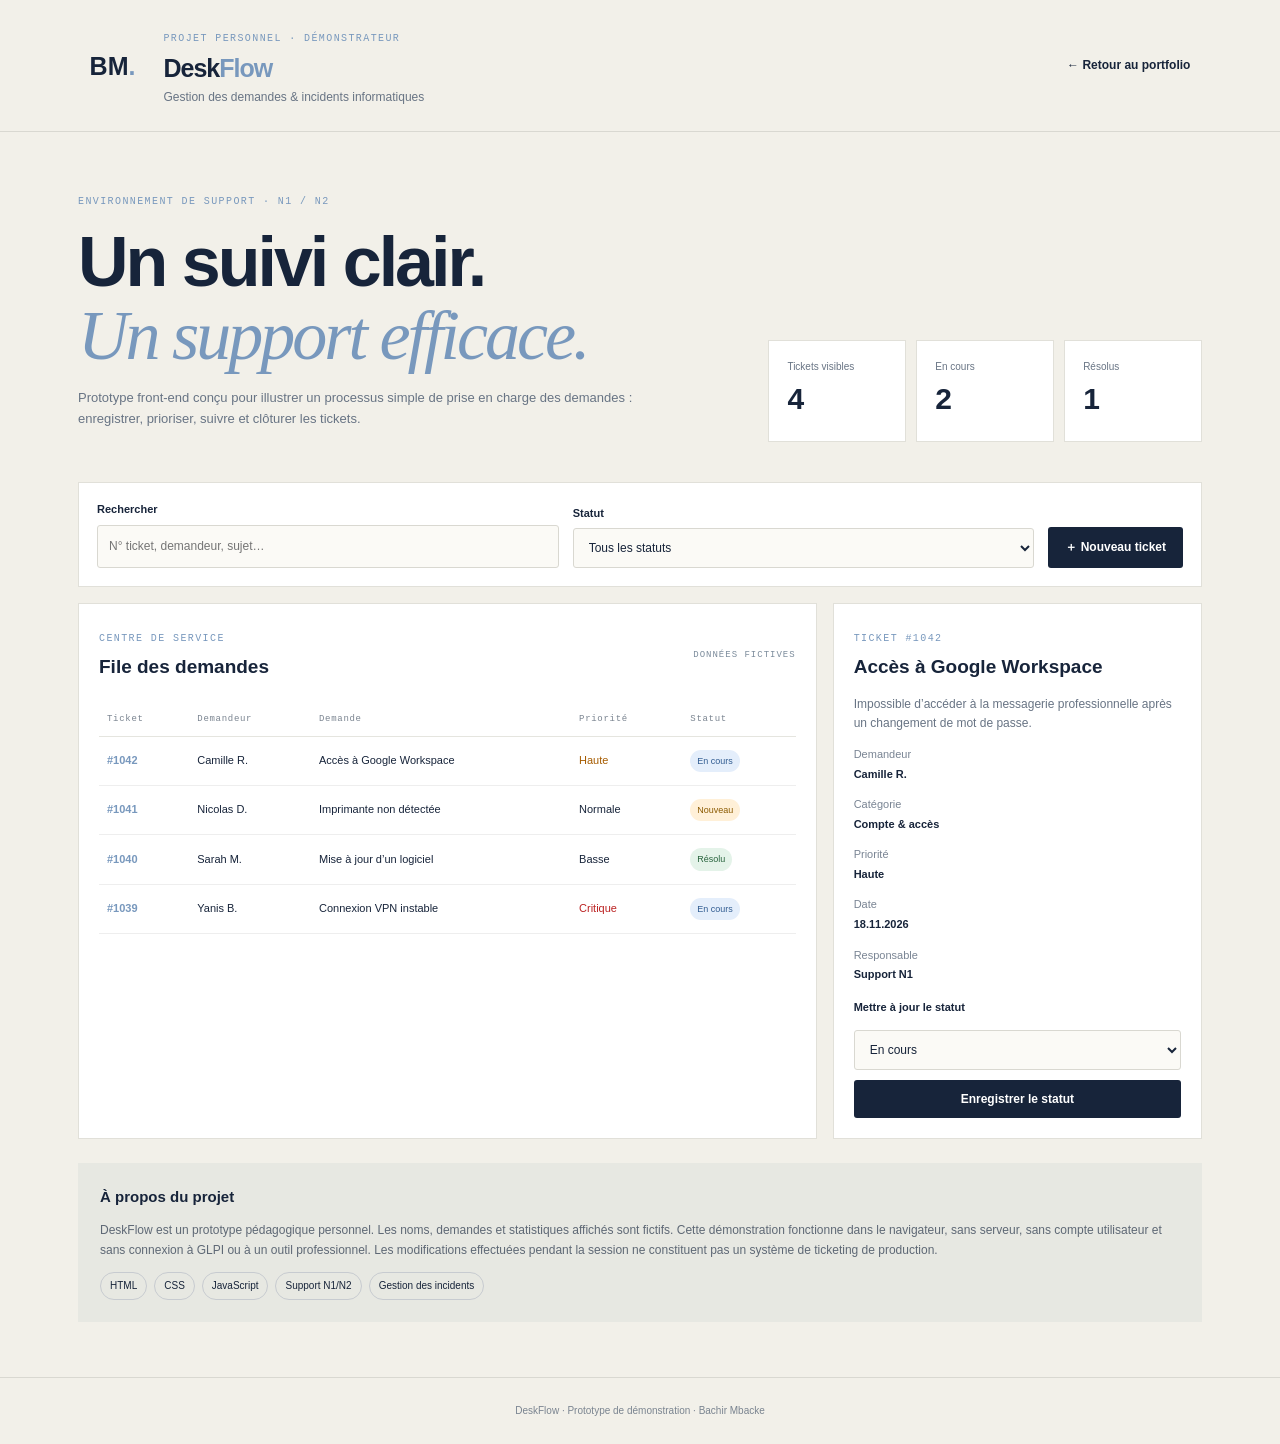
==== commit ceca1f22: "Add files via upload" ====
--- a/index.html
+++ b/index.html
@@ -1,134 +1,12 @@
 <!doctype html>
-<html lang="fr">
-<head>
-  <meta charset="utf-8">
-  <meta name="viewport" content="width=device-width, initial-scale=1">
-  <meta name="theme-color" content="#101b2d">
-  <meta name="description" content="Portfolio de Bachir Mbacke — spécialiste en support informatique, administration système et développement web.">
-  <title>Bachir Mbacke — Agent support client & informatique</title>
-  <link rel="preconnect" href="https://fonts.googleapis.com">
-  <link rel="preconnect" href="https://fonts.gstatic.com" crossorigin>
-  <link href="https://fonts.googleapis.com/css2?family=DM+Mono:wght@400;500&family=Manrope:wght@400;500;600;700;800&display=swap" rel="stylesheet">
-  <link rel="stylesheet" href="style.css">
-</head>
+<html lang="fr"><head><meta charset="utf-8"><meta name="viewport" content="width=device-width,initial-scale=1"><meta name="description" content="DeskFlow, prototype pédagogique de gestion des demandes de support informatique."><title>DeskFlow — Démonstrateur support IT</title><link rel="stylesheet" href="style.css"></head>
 <body>
-  <div class="progress" id="progress"></div>
-  <header class="topbar">
-    <a class="brand" href="#accueil" aria-label="Accueil">BM<span>.</span></a>
-    <button class="menu-toggle" id="menuToggle" aria-label="Ouvrir le menu" aria-expanded="false">☰</button>
-    <nav id="nav">
-      <a href="#profil">Profil</a><a href="#parcours">Parcours</a><a href="#expertises">Expertises</a><a href="#formation">Formation</a><a href="#documents">Dossier</a><a href="https://www.linkedin.com/in/bachirmbacke/" target="_blank" rel="noopener noreferrer">LinkedIn ↗</a><a class="nav-contact" href="#contact">Contact <span>↗</span></a>
-    </nav>
-    <button class="theme-toggle" id="themeToggle" aria-label="Changer de thème">◐</button>
-  </header>
-
-  <main>
-    <section class="hero section-wrap" id="accueil">
-      <div class="hero-copy">
-        <p class="eyebrow"><span class="status-dot"></span> PORTFOLIO PERSONNEL · SUISSE</p>
-        <h1>Bonjour,<br>je suis <em>Bachir</em><span class="period">.</span></h1>
-        <p class="hero-role">Agent support client<br><span>Relation client · Support informatique · Gestion des incidents</span></p>
-        <p class="hero-intro">J’allie sens du service, écoute et compétences informatiques pour accompagner les clients et utilisateurs, traiter leurs demandes et assurer un suivi clair jusqu’à leur résolution.</p>
-        <div class="hero-actions"><a class="button button-primary" href="#parcours">Découvrir mon parcours <span>↘</span></a><a class="button button-ghost" href="CV_support_client_Bachir.pdf" download>CV support client <span>↓</span></a><a class="button button-ghost" href="CV_technique_informatique_Bachir.pdf" download>CV informatique <span>↓</span></a></div>
-        <div class="hero-meta"><span>SUISSE</span><i></i><a href="mailto:Bachir.mck@gmail.com">BACHIR.MCK@GMAIL.COM</a></div>
-      </div>
-      <div class="hero-visual">
-        <div class="portrait-frame"><img src="portrait.png" alt="Portrait de Bachir Mbacke"><span class="portrait-index">01 / PROFIL</span></div>
-        <div class="orbit orbit-one"></div><div class="orbit orbit-two"></div>
-        <div class="floating-note"><span class="note-mark">✳</span><div><b>Support & IT</b><small>Au service des utilisateurs</small></div></div>
-        <span class="visual-coordinate">46°12' N · 6°09' E</span>
-      </div>
-      <a class="scroll-cue" href="#profil"><span></span> DÉFILER POUR EXPLORER</a>
-    </section>
-
-    <section class="intro-section section-wrap" id="profil">
-      <div class="section-kicker">01 / PROFIL</div>
-      <div class="intro-content"><h2>Le service client<br>au cœur de <em>chaque solution.</em></h2><div class="intro-text"><p>Professionnel orienté support client, je dispose d’une expérience en assistance aux utilisateurs, gestion des demandes et suivi des incidents. Mon parcours récent chez GAEA21 et mon stage chez GBN m’ont permis de développer des réflexes solides en ticketing, accompagnement des utilisateurs et rédaction de guides d’aide.</p><p>Reconnu pour mes aptitudes relationnelles, mon esprit d’équipe et ma capacité à communiquer avec des interlocuteurs variés, je combine sens du service et compétences informatiques. Mon expérience en livraison, audiovisuel et développement web renforce également mon adaptabilité et mon approche client.</p><div class="tag-row"><span>Relation client</span><span>Écoute & suivi</span><span>Résolution d’incidents</span></div></div></div>
-        <article class="timeline-item"><div class="timeline-date">2024 — 2026</div><div class="timeline-marker"></div><div class="timeline-body"><div class="job-top"><div><h3>Vidéaste & photographe indépendant</h3><p class="company">Genève</p></div><span class="job-type">AUDIOVISUEL</span></div><ul><li>Captation et montage vidéo pour événements professionnels et particuliers.</li><li>Gestion de projets audiovisuels de la préparation à la livraison, relation client et adaptation aux besoins.</li></ul></div></article>
-        <article class="timeline-item featured"><div class="timeline-date">2023 · 4 MOIS</div><div class="timeline-marker"></div><div class="timeline-body"><div class="job-top"><div><h3>Stagiaire en support informatique</h3><p class="company">GBN · Genève</p></div><span class="job-type">SUPPORT N1 / N2</span></div><ul><li>Prise en charge du support utilisateurs de niveaux 1 et 2 dans un environnement bilingue français / anglais.</li><li>Administration du parc informatique Windows via OCS et gestion des incidents avec GLPI.</li><li>Documentation des interventions, mise à jour des procédures et assistance sur les applications métier.</li></ul></div></article>
-    </section>
-
-    <section class="timeline-section section-wrap" id="parcours">
-      <div class="section-heading"><div><div class="section-kicker">02 / EXPÉRIENCE</div><h2>Mon <em>parcours</em></h2></div><p>Une expérience centrée sur l’accompagnement, la qualité de service et la résolution des demandes.</p></div>
-      <div class="timeline">
-        <article class="timeline-item featured"><div class="timeline-date">FÉV — MAI 2026</div><div class="timeline-marker"></div><div class="timeline-body"><div class="job-top"><div><h3>Collaborateur support IT (stage)</h3><p class="company">GAEA21 · Département IT&Design · Genève</p></div><span class="job-type">SUPPORT IT</span></div><ul><li>Gestion des utilisateurs et création/suppression d’espaces professionnels sur Google Workspace.</li><li>Ticketing, suivi et traitement des demandes des utilisateurs.</li><li>Rédaction et publication de guides d’aide sur les problématiques fréquentes.</li><li>Organisation des outils internes et de la console d’administration, analyse et optimisation des structures existantes.</li></ul></div></article>
-        <article class="timeline-item"><div class="timeline-date">2024 — 2026</div><div class="timeline-marker"></div><div class="timeline-body"><div class="job-top"><div><h3>Vidéaste & photographe indépendant</h3><p class="company">Genève</p></div><span class="job-type">AUDIOVISUEL</span></div><ul><li>Gestion de projets audiovisuels de la préparation à la livraison : captation et montage.</li><li>Relation client et adaptation aux exigences spécifiques.</li></ul></div></article>
-        <article class="timeline-item featured"><div class="timeline-date">JAN — MAI 2023</div><div class="timeline-marker"></div><div class="timeline-body"><div class="job-top"><div><h3>Technicien support IT (stage)</h3><p class="company">Geneva Business News (GBN) · Genève</p></div><span class="job-type">SUPPORT N1 / N2</span></div><ul><li>Gestion, suivi et résolution des incidents ; assistance aux utilisateurs en présentiel et à distance.</li><li>Support de connexion via RDP et Zoom dans un environnement bilingue français / anglais.</li><li>Mise à jour de la nomenclature des postes, vérification et configuration des postes de travail.</li><li>Participation aux séances hebdomadaires du département IT.</li></ul></div></article>
-        <article class="timeline-item"><div class="timeline-date">2021 — 2023</div><div class="timeline-marker"></div><div class="timeline-body"><div class="job-top"><div><h3>Développeur web indépendant</h3><p class="company">Genève</p></div><span class="job-type">WEB</span></div><ul><li>Conception et développement de sites web ; gestion de projets de l’analyse des besoins à la livraison.</li><li>Maintenance, mise à jour des sites existants, optimisation des performances et de l’expérience utilisateur.</li></ul></div></article>
-        <article class="timeline-item"><div class="timeline-date">2021 · 3 MOIS</div><div class="timeline-marker"></div><div class="timeline-body"><div class="job-top"><div><h3>Agent de protection civile</h3><p class="company">Secteur COVID · CMU · Genève</p></div><span class="job-type">SERVICE PUBLIC</span></div><ul><li>Accueil administratif : contrôle des identités et des dossiers pour les rendez-vous.</li><li>Coordination avec les équipes médicales et administratives.</li></ul></div></article>
-        <article class="timeline-item compact"><div class="timeline-date">2018 — 2019</div><div class="timeline-marker"></div><div class="timeline-body"><h3>Livreur <span>· Eat.ch · Genève</span></h3><p>Interaction clientèle, résolution des problèmes de livraison et préparation des itinéraires pour optimiser les livraisons.</p></div></article>
-        <article class="timeline-item"><div class="timeline-date">2018 · 3 MOIS</div><div class="timeline-marker"></div><div class="timeline-body"><div class="job-top"><div><h3>Développeur d’application (stage)</h3><p class="company">HEPIA · Genève</p></div><span class="job-type">DÉVELOPPEMENT</span></div><ul><li>Collecte et analyse de données pour une application statistique.</li><li>Développement en JavaScript d’une interface de visualisation et documentation technique du projet.</li></ul></div></article>
-        <article class="timeline-item compact"><div class="timeline-date">2014 — 2015</div><div class="timeline-marker"></div><div class="timeline-body"><h3>Coiffeur & barbier <span>· J’s Barbershop · Genève</span></h3><p>Accueil et conseils personnalisés, gestion des rendez-vous et relation clientèle.</p></div></article>
-        <article class="timeline-item compact"><div class="timeline-date">2011 — 2013</div><div class="timeline-marker"></div><div class="timeline-body"><h3>Support administratif (job étudiant) <span>· Mairie de Plan-les-Ouates</span></h3><p>Accueil du public et orientation vers les services compétents.</p></div></article>
-      </div>
-    </section>
-
-
-
-
-
-    <section class="talents-section section-wrap" id="talents">
-      <div class="section-kicker">03 / TALENTS & QUALITÉS</div>
-      <div class="section-heading"><div><h2>Ma façon de<br><em>faire la différence.</em></h2></div><p>Au fil de mes expériences en support informatique, relation client, administration et projets indépendants, plusieurs qualités professionnelles ressortent.</p></div>
-      <div class="talent-grid">
-        <article class="talent-card"><span>01</span><h3>Écoute & sens du service</h3><p>Comprendre la demande, reformuler le besoin et accompagner l’utilisateur avec attention et respect.</p></article>
-        <article class="talent-card"><span>02</span><h3>Analyse & résolution</h3><p>Examiner un incident, rechercher son origine et avancer méthodiquement vers une solution adaptée.</p></article>
-        <article class="talent-card"><span>03</span><h3>Organisation & suivi</h3><p>Structurer les demandes, suivre les tickets et garder une trace claire des actions réalisées.</p></article>
-        <article class="talent-card"><span>04</span><h3>Communication & pédagogie</h3><p>Expliquer les étapes simplement, rédiger des guides pratiques et faciliter la prise en main des outils.</p></article>
-        <article class="talent-card"><span>05</span><h3>Autonomie & initiative</h3><p>Prendre en charge des missions, organiser son travail et faire avancer un projet de la préparation à la livraison.</p></article>
-        <article class="talent-card"><span>06</span><h3>Adaptabilité & polyvalence</h3><p>Passer d’un environnement technique à une activité orientée client, administrative ou créative avec souplesse.</p></article>
-      </div>
-      <p class="talents-note">Ces qualités sont formulées à partir des missions et expériences présentées dans mon parcours ; elles constituent une synthèse professionnelle, et non des évaluations ou certifications formelles.</p>
-    </section>
-
-    <section class="projects-section section-wrap" id="projets">
-      <div class="section-kicker">04 / PROJETS SÉLECTIONNÉS</div>
-      <div class="section-heading"><div><h2>Du concret,<br><em>au-delà du CV.</em></h2></div><p>Une démonstration pratique orientée support client et informatique : prise en charge, priorisation et suivi des demandes.</p></div>
-      <article class="project-feature">
-        <div class="project-visual"><div class="project-window"><div class="window-bar"><i></i><i></i><i></i><span>DESKFLOW / SERVICE DESK</span></div><div class="mock-stats"><div><small>TICKETS</small><b>24</b></div><div><small>EN COURS</small><b>08</b></div><div><small>RÉSOLUS</small><b>16</b></div></div><div class="mock-line"></div><div class="mock-row"><span>#1042 · Accès Workspace</span><b>EN COURS</b></div><div class="mock-row"><span>#1041 · Imprimante</span><b>NOUVEAU</b></div><div class="mock-row"><span>#1040 · Mise à jour</span><b>RÉSOLU</b></div></div></div>
-        <div class="project-copy"><span class="project-label">PROJET PERSONNEL · PROTOTYPE</span><h3>DeskFlow</h3><h4>Application de gestion des demandes & incidents IT</h4><p>Un démonstrateur interactif inspiré des processus de support N1/N2 : création de tickets, priorités, suivi des statuts, recherche et tableau de bord.</p><div class="project-tags"><span>HTML</span><span>CSS</span><span>JavaScript</span><span>Support N1/N2</span></div><a class="project-link" href="deskflow/index.html">Essayer la démonstration <span>↗</span></a><small class="project-disclaimer">Données fictives · Prototype front-end sans backend ni connexion à un outil de production.</small></div>
-      </article>
-    </section>
-
-    <section class="expertise-section section-wrap" id="expertises">
-      <div class="section-heading"><div><div class="section-kicker">05 / SAVOIR-FAIRE</div><h2>Compétences &<br><em>environnement technique</em></h2></div><p>Un profil polyvalent : qualité de la relation client, support informatique et maîtrise des outils numériques.</p></div>
-      <div class="expertise-grid">
-        <article class="expertise-card dark-card"><div class="card-number">01</div><div class="card-icon">⌘</div><h3>Support client & utilisateurs</h3><p>Prise en charge des demandes, suivi des tickets et accompagnement des utilisateurs.</p><div class="skill-list"><span>Gestion des demandes & ticketing</span><span>Support utilisateurs N1 / N2</span><span>GLPI · OCS</span><span>Windows & parc informatique</span><span>Gestion des incidents</span><span>ITIL · Gestion des tickets</span><span>Configuration postes & périphériques</span></div></article>
-        <article class="expertise-card"><div class="card-number">02</div><div class="card-icon">⌁</div><h3>Développement & données</h3><p>Conception d’interfaces, développement web et manipulation des données.</p><div class="skill-list"><span>HTML · CSS · JavaScript</span><span>PHP · Bootstrap</span><span>SQL · Bases de données</span><span>C# · Java</span><span>Analyse de données & statistiques</span><span>Automatisation & scripts</span></div></article>
-        <article class="expertise-card"><div class="card-number">03</div><div class="card-icon">▤</div><h3>Outils & environnement</h3><p>Outils bureautiques, applicatifs et pratiques professionnelles.</p><div class="skill-list"><span>Microsoft Office : Excel, Word, PowerPoint</span><span>Microsoft Office 365</span><span>SAP</span><span>Sécurité informatique & accès</span><span>Documentation technique</span><span>Communication & coordination</span></div></article>
-      </div>
-      <div class="soft-skills"><span class="soft-label">QUALITÉS PROFESSIONNELLES</span><div class="soft-tags"><span>Communication claire</span><span>Pédagogie technique</span><span>Gestion des priorités</span><span>Résolution de problèmes</span><span>Adaptabilité</span><span>Travail en équipe</span><span>Orientation client</span></div></div>
-    </section>
-
-    <section class="education-section section-wrap" id="formation">
-      <div class="section-kicker">06 / FORMATION & LANGUES</div><div class="education-grid">
-        <div><h2>Apprendre,<br><em>progresser.</em></h2><div class="education-list">
-          <article><span>2019 — 2021</span><div><h3>Bachelor en Informatique de Gestion</h3><p>Haute École de Gestion (HEG), Genève</p></div></article>
-          <article><span>2018</span><div><h3>Diplôme ES, Professional Bachelor</h3><p>École supérieure d’informatique de gestion, Genève</p></div></article>
-          <article><span>2012</span><div><h3>Diplôme de Commerce</h3><p>École de Commerce Aimée Stitelmann</p></div></article>
-        </div></div>
-        <div class="right-column"><div class="language-panel"><h3>Langues</h3><div class="language"><span>Français</span><b>Natif</b></div><div class="language"><span>Wolof</span><b>Natif</b></div><div class="language"><span>Anglais</span><b>C1</b></div><div class="language"><span>Allemand</span><b>B1</b></div></div><div class="cert-panel"><h3>Certifications</h3><p><b>ITIL 4 Foundation</b><br><span>ITTA · Formation (2022)</span></p><p><b>Microsoft Office 365</b><br><span>Microsoft · Certification indiquée en cours (2026)</span></p></div></div>
-      </div>
-    </section>
-
-
-
-    <section class="documents-section section-wrap" id="documents">
-      <div class="section-kicker">07 / DOCUMENTS PROFESSIONNELS</div>
-      <div class="section-heading"><div><h2>Mon dossier<br><em>de candidature.</em></h2></div><p>Consultez et téléchargez les principaux documents de mon parcours. Les copies publiées ont été préparées pour limiter l’exposition de données personnelles.</p></div>
-      <div class="document-grid">
-        <article class="document-card"><div class="document-icon">CV</div><div><h3>CV – Support client</h3><p>Expériences, compétences, formations et langues.</p><a href="CV_support_client_Bachir.pdf" download>Télécharger le CV <span>↓</span></a></div></article>
-        <article class="document-card"><div class="document-icon">IT</div><div><h3>CV – Informatique</h3><p>Version orientée support informatique et compétences techniques.</p><a href="CV_technique_informatique_Bachir.pdf" download>Télécharger le CV <span>↓</span></a></div></article>
-        <article class="document-card"><div class="document-icon">AT</div><div><h3>Attestations professionnelles</h3><p>Certificat de travail GAEA21 et attestation de stage Geneva Business News.</p><a href="documents/Attestations_professionnelles_Bachir_Mbacke.pdf" download>Télécharger les attestations <span>↓</span></a></div></article>
-        <article class="document-card"><div class="document-icon">ES</div><div><h3>Diplômes</h3><p>Diplôme ES en informatique de gestion et diplôme de commerce.</p><a href="documents/Diplomes_Bachir_Mbacke_securises.pdf" download>Télécharger les diplômes <span>↓</span></a></div></article>
-        <article class="document-card"><div class="document-icon">HEG</div><div><h3>Attestation HEG Genève</h3><p>Attestation d’immatriculation pour le cursus Bachelor en informatique de gestion (2019–2020).</p><a href="documents/Attestation_HEG_securisee.pdf" download>Télécharger l’attestation <span>↓</span></a></div></article>
-      </div>
-      <p class="documents-note">Pour protéger la vie privée, les copies publiques masquent notamment l’adresse postale, les dates de naissance, le numéro d’immatriculation et le QR code personnel lorsqu’ils apparaissent dans les documents.</p>
-    </section>
-
-    <section class="contact-section section-wrap" id="contact"><div class="section-kicker">08 / CONTACT</div><div class="contact-content"><p class="eyebrow">OUVERT AUX OPPORTUNITÉS</p><h2>Et si on<br>parlait de <em>votre projet</em> ?</h2><p>Vous recherchez un profil orienté client, à l’aise avec le suivi des demandes, le support informatique et la communication avec des interlocuteurs variés ? Je serais heureux d’échanger avec vous.</p><a class="contact-link" href="mailto:Bachir.mck@gmail.com">Bachir.mck@gmail.com <span>↗</span></a>\n<a class="contact-link linkedin-contact" href="https://www.linkedin.com/in/bachirmbacke/" target="_blank" rel="noopener noreferrer">Voir mon profil LinkedIn <span>↗</span></a><a class="phone-link" href="tel:+41791247847">+41 79 124 78 47</a></div></section>
-  </main>
-  <footer class="footer section-wrap"><a class="brand" href="#accueil">BM<span>.</span></a><span>© <span id="year"></span> Bachir Mbacke · Portfolio personnel</span><a href="#accueil">Retour en haut ↑</a></footer>
-  <script src="script.js"></script>
-</body>
-</html>
+<header><a class="brand" href="../index.html">BM<span>.</span></a><div><span class="eyebrow">PROJET PERSONNEL · DÉMONSTRATEUR</span><h1>Desk<span>Flow</span></h1><p>Gestion des demandes & incidents informatiques</p></div><a class="back" href="../index.html#projets">← Retour au portfolio</a></header>
+<main>
+<section class="intro"><div><span class="kicker">ENVIRONNEMENT DE SUPPORT · N1 / N2</span><h2>Un suivi clair.<br><em>Un support efficace.</em></h2><p>Prototype front-end conçu pour illustrer un processus simple de prise en charge des demandes : enregistrer, prioriser, suivre et clôturer les tickets.</p></div><div class="stats"><article><small>Tickets visibles</small><strong id="total">0</strong></article><article><small>En cours</small><strong id="active">0</strong></article><article><small>Résolus</small><strong id="resolved">0</strong></article></div></section>
+<section class="toolbar"><div><label for="search">Rechercher</label><input id="search" placeholder="N° ticket, demandeur, sujet…"></div><div><label for="filter">Statut</label><select id="filter"><option value="all">Tous les statuts</option><option>Nouveau</option><option>En cours</option><option>Résolu</option></select></div><button id="newBtn">＋ Nouveau ticket</button></section>
+<section class="workspace"><div class="table-wrap"><div class="table-title"><div><span class="kicker">CENTRE DE SERVICE</span><h3>File des demandes</h3></div><span class="demo">DONNÉES FICTIVES</span></div><table><thead><tr><th>Ticket</th><th>Demandeur</th><th>Demande</th><th>Priorité</th><th>Statut</th></tr></thead><tbody id="tickets"></tbody></table><p id="empty" hidden>Aucun ticket ne correspond à la recherche.</p></div><aside class="detail" id="detail"><span class="kicker">DÉTAIL DU TICKET</span><h3>Sélectionnez une demande</h3><p>Les informations du ticket sélectionné apparaîtront ici.</p></aside></section>
+<section class="note"><strong>À propos du projet</strong><p>DeskFlow est un prototype pédagogique personnel. Les noms, demandes et statistiques affichés sont fictifs. Cette démonstration fonctionne dans le navigateur, sans serveur, sans compte utilisateur et sans connexion à GLPI ou à un outil professionnel. Les modifications effectuées pendant la session ne constituent pas un système de ticketing de production.</p><div class="tags"><span>HTML</span><span>CSS</span><span>JavaScript</span><span>Support N1/N2</span><span>Gestion des incidents</span></div></section>
+</main>
+<dialog id="modal"><form id="ticketForm" method="dialog"><div class="modal-head"><div><span class="kicker">NOUVELLE DEMANDE</span><h3>Créer un ticket</h3></div><button type="button" class="close" id="close">×</button></div><label for="requester">Nom du demandeur</label><input id="requester" required maxlength="50" placeholder="Ex. Alex Martin"><label for="subject">Objet de la demande</label><input id="subject" required maxlength="90" placeholder="Ex. Accès à la messagerie"><label for="description">Description</label><textarea id="description" required maxlength="500" rows="4" placeholder="Décrivez le problème rencontré…"></textarea><div class="form-row"><div><label for="priority">Priorité</label><select id="priority"><option>Normale</option><option>Haute</option><option>Critique</option><option>Basse</option></select></div><div><label for="category">Catégorie</label><select id="category"><option>Compte & accès</option><option>Poste de travail</option><option>Logiciel</option><option>Réseau</option><option>Bureautique</option><option>Autre</option></select></div></div><button class="submit" type="submit">Enregistrer le ticket</button></form></dialog>
+<footer>DeskFlow · Prototype de démonstration · Bachir Mbacke</footer><script src="app.js"></script></body></html>
--- a/style.css
+++ b/style.css
@@ -1,49 +1 @@
-:root{--bg:#f2f0e9;--paper:#fbfaf6;--ink:#17243a;--muted:#6c7480;--line:#d9d8d1;--blue:#294b77;--accent:#b6d0f1;--dark:#101b2d;--white:#f7f7f4;--mono:'DM Mono',monospace;--sans:'Manrope',sans-serif}*{box-sizing:border-box}html{scroll-behavior:smooth;scroll-padding-top:90px}body{margin:0;background:var(--bg);color:var(--ink);font-family:var(--sans);line-height:1.65;transition:background .3s,color .3s}.progress{height:3px;position:fixed;top:0;left:0;width:0;background:#8eadd3;z-index:20}.topbar{height:78px;display:flex;align-items:center;justify-content:space-between;padding:0 7vw;border-bottom:1px solid var(--line);position:sticky;top:0;background:color-mix(in srgb,var(--bg) 92%,transparent);backdrop-filter:blur(14px);z-index:10}.brand{font-size:25px;font-weight:800;letter-spacing:-2px;text-decoration:none;color:var(--ink)}.brand span,.period{color:#6d94c2}.topbar nav{display:flex;align-items:center;gap:35px}.topbar nav a,.footer>a:last-child{font-size:12px;text-decoration:none;color:var(--muted);font-weight:700}.topbar nav a:hover,.footer a:hover{color:var(--blue)}.topbar nav .nav-contact{color:var(--ink);border:1px solid var(--line);padding:10px 16px;border-radius:30px}.nav-contact span{color:#6d94c2;margin-left:8px}.theme-toggle,.menu-toggle{border:1px solid var(--line);background:none;color:var(--ink);width:38px;height:38px;border-radius:50%;cursor:pointer;font-size:17px}.menu-toggle{display:none}.section-wrap{padding-left:10vw;padding-right:10vw}.hero{min-height:calc(100vh - 78px);display:grid;grid-template-columns:1.05fr .95fr;align-items:center;position:relative;padding-top:65px;padding-bottom:110px;overflow:hidden}.eyebrow,.section-kicker,.timeline-date,.job-type,.hero-meta,.scroll-cue,.portrait-index,.visual-coordinate,.soft-label{font-family:var(--mono);font-size:10px;letter-spacing:1.5px}.eyebrow{color:var(--muted);display:flex;align-items:center;gap:10px}.status-dot{width:7px;height:7px;border-radius:50%;background:#7eaa8c;box-shadow:0 0 0 4px #7eaa8c22}.hero h1{font-size:clamp(65px,8vw,112px);line-height:.99;letter-spacing:-7px;margin:28px 0 24px;font-weight:700}.hero h1 em,h2 em{font-family:Georgia,serif;font-weight:400}.hero-role{font-size:19px;line-height:1.5;font-weight:700;margin:0}.hero-role span{font-size:13px;color:var(--muted);font-weight:500}.hero-intro{max-width:480px;color:var(--muted);font-size:14px;margin:23px 0 29px}.hero-actions{display:flex;gap:12px;flex-wrap:wrap}.button{padding:14px 18px;border-radius:3px;text-decoration:none;font-size:12px;font-weight:800;display:inline-flex;gap:20px;align-items:center;transition:transform .2s}.button:hover{transform:translateY(-3px)}.button-primary{background:var(--ink);color:white}.button-ghost{border:1px solid var(--line);color:var(--ink)}.hero-meta{display:flex;align-items:center;gap:14px;color:var(--muted);margin-top:50px;font-size:9px}.hero-meta i{width:3px;height:3px;background:#8eadd3;border-radius:50%}.hero-meta a{color:inherit;text-decoration:none}.hero-visual{min-height:540px;display:grid;place-items:center;position:relative}.portrait-frame{width:min(340px,72%);height:440px;position:relative;z-index:2;background:#d5d9dc;padding:12px 12px 40px;box-shadow:22px 24px 0 #d9d8d1;transform:rotate(2deg)}.portrait-frame img{width:100%;height:100%;object-fit:cover;object-position:center 20%;filter:saturate(.82)}.portrait-index{position:absolute;bottom:12px;left:16px;color:#34445a;font-size:9px}.orbit{position:absolute;border:1px solid #aab8c7;border-radius:50%;width:470px;height:470px}.orbit-two{width:560px;height:560px;border-style:dashed;opacity:.5}.floating-note{position:absolute;z-index:3;right:-3%;bottom:90px;background:var(--paper);padding:14px 19px;display:flex;align-items:center;gap:13px;box-shadow:0 12px 35px #1c2d4114}.note-mark{font-size:27px;color:#7597bf}.floating-note b,.floating-note small{display:block}.floating-note b{font-size:12px}.floating-note small{font-size:10px;color:var(--muted)}.visual-coordinate{position:absolute;right:0;top:35px;color:var(--muted);font-size:9px}.scroll-cue{position:absolute;bottom:35px;left:10vw;color:var(--muted);display:flex;align-items:center;gap:12px;font-size:9px;text-decoration:none}.scroll-cue span{width:35px;height:1px;background:var(--blue)}.intro-section{padding-top:125px;padding-bottom:140px;background:var(--dark);color:var(--white)}.section-kicker{color:#8eadd3}.intro-content{display:grid;grid-template-columns:1fr 1fr;gap:9%;margin-top:40px}.intro-content h2,.section-heading h2,.education-grid h2,.contact-content h2{font-size:clamp(44px,5.3vw,72px);line-height:1.08;letter-spacing:-3px;margin:0}.intro-content h2 em,.section-heading h2 em,.education-grid h2 em,.contact-content h2 em{color:#a9c4e4}.intro-text{padding-top:8px;max-width:550px}.intro-text p{font-size:14px;color:#c2cbd6;margin:0 0 18px}.tag-row,.soft-tags{display:flex;gap:8px;flex-wrap:wrap;margin-top:28px}.tag-row span,.soft-tags span{font-size:10px;padding:7px 11px;border:1px solid #ffffff35;border-radius:30px;color:#d5dce5}.timeline-section,.expertise-section,.education-section{padding-top:120px;padding-bottom:130px}.section-heading{display:flex;justify-content:space-between;align-items:end;gap:30px;margin-bottom:65px}.section-heading h2{margin-top:20px}.section-heading>p{max-width:300px;color:var(--muted);font-size:13px;margin:0 0 7px}.timeline{max-width:980px;margin-left:auto}.timeline-item{display:grid;grid-template-columns:150px 24px 1fr;gap:20px;position:relative;padding-bottom:48px}.timeline-item:before{content:"";position:absolute;left:181px;top:9px;bottom:-3px;width:1px;background:var(--line)}.timeline-item:last-child:before{display:none}.timeline-date{text-align:right;color:var(--muted);padding-top:4px;font-size:9px}.timeline-marker{width:9px;height:9px;background:var(--bg);border:2px solid #7898bd;border-radius:50%;z-index:1;margin:4px auto 0}.featured .timeline-marker{background:#7898bd;box-shadow:0 0 0 5px #7898bd22}.timeline-body{padding-bottom:3px}.job-top{display:flex;justify-content:space-between;gap:15px;align-items:start}.timeline-body h3{font-size:19px;letter-spacing:-.5px;margin:0 0 2px}.company{font-size:12px;color:#7898bd;margin:0 0 15px;font-weight:700}.job-type{font-size:9px;color:var(--muted);border:1px solid var(--line);padding:5px 8px;white-space:nowrap}.timeline-body ul{padding-left:18px;margin:0;color:var(--muted);font-size:12px}.timeline-body li{padding:3px 0}.timeline-item.compact{padding-bottom:29px}.timeline-item.compact .timeline-body h3{font-size:15px}.timeline-item.compact .timeline-body h3 span,.timeline-item.compact .timeline-body p{color:var(--muted);font-weight:500;font-size:12px}.timeline-item.compact .timeline-body p{margin:4px 0 0}.expertise-section{background:#e8e8e2}.expertise-grid{display:grid;grid-template-columns:repeat(3,1fr);gap:15px;margin-top:65px}.expertise-card{background:var(--paper);padding:27px 27px 30px;min-height:390px;position:relative}.expertise-card.dark-card{background:var(--dark);color:white}.card-number{font-family:var(--mono);font-size:10px;color:#8eadd3}.card-icon{font-size:32px;margin:22px 0 12px;color:#7898bd}.expertise-card h3{font-size:19px;margin:0 0 8px}.expertise-card>p{font-size:12px;color:var(--muted);min-height:45px;margin:0 0 20px}.dark-card>p{color:#bdc7d3}.skill-list{display:flex;flex-wrap:wrap;gap:7px}.skill-list span{font-size:10px;padding:7px 9px;background:#edf0f3;color:#34445a;border-radius:2px}.dark-card .skill-list span{background:#26364c;color:#dbe5f1}.soft-skills{display:flex;align-items:start;gap:30px;margin-top:38px}.soft-label{white-space:nowrap;color:var(--muted);padding-top:8px}.soft-tags{margin:0}.soft-tags span{border-color:#c6c9c8;color:#4c5866}.education-section{background:var(--dark);color:white}.education-grid{display:grid;grid-template-columns:1.1fr .9fr;gap:12%;margin-top:45px}.education-grid h2{font-size:clamp(45px,5vw,68px)}.education-list{margin-top:55px}.education-list article{display:grid;grid-template-columns:120px 1fr;gap:20px;padding:20px 0;border-top:1px solid #ffffff24}.education-list article>span{font-family:var(--mono);font-size:10px;color:#8eadd3;padding-top:4px}.education-list h3{font-size:14px;margin:0 0 4px}.education-list p{font-size:11px;color:#b7c1cd;margin:0}.right-column{padding-top:10px}.language-panel,.cert-panel{padding:25px 27px;background:#1a2a40;margin-bottom:15px}.language-panel h3,.cert-panel h3{font-size:16px;margin:0 0 18px}.language{display:flex;justify-content:space-between;padding:9px 0;border-top:1px solid #ffffff1e;font-size:12px}.language b{font-family:var(--mono);font-size:10px;color:#a9c4e4}.cert-panel p{font-size:12px;margin:13px 0}.cert-panel p span{color:#b7c1cd;font-size:10px}.contact-section{padding-top:120px;padding-bottom:130px;display:grid;grid-template-columns:1fr 2fr;gap:40px}.contact-content{max-width:650px}.contact-content h2{font-size:clamp(48px,6vw,80px);margin:25px 0}.contact-content>p:not(.eyebrow){color:var(--muted);max-width:470px;font-size:13px}.contact-link{display:inline-flex;align-items:center;gap:25px;margin-top:24px;font-size:19px;font-weight:800;color:var(--ink);text-decoration:none;border-bottom:1px solid #8eadd3;padding-bottom:8px}.contact-link span{color:#7898bd}.phone-link{display:block;margin-top:12px;font-size:12px;color:var(--muted);text-decoration:none}.footer{height:95px;border-top:1px solid var(--line);display:flex;align-items:center;justify-content:space-between}.footer>span{font-size:10px;color:var(--muted)}.footer>a:last-child{font-size:10px}.reveal{opacity:0;transform:translateY(20px);transition:opacity .7s,transform .7s}.reveal.visible{opacity:1;transform:none}
-body.dark-mode{--bg:#101b2d;--paper:#1a2a40;--ink:#f3f5f7;--muted:#aeb9c7;--line:#344256;--blue:#a9c4e4;--dark:#0b1422}body.dark-mode .expertise-section{background:#17263a}body.dark-mode .expertise-card{background:#203149;color:white}body.dark-mode .expertise-card.dark-card{background:#0b1422}body.dark-mode .skill-list span{background:#31445d;color:#e3eaf2}body.dark-mode .soft-tags span{border-color:#506078;color:#d5dce5}body.dark-mode .portrait-frame{box-shadow:22px 24px 0 #26364c}body.dark-mode .floating-note{background:#203149;color:white}body.dark-mode .button-primary{background:#d9e6f4;color:#152238}body.dark-mode .button-ghost{color:white}
-@media(max-width:900px){.section-wrap{padding-left:7vw;padding-right:7vw}.topbar{padding:0 7vw}.hero{grid-template-columns:1fr  .8fr}.hero h1{font-size:75px}.portrait-frame{height:370px}.orbit{width:380px;height:380px}.orbit-two{width:450px;height:450px}.expertise-grid{grid-template-columns:1fr 1fr}.expertise-card:last-child{grid-column:span 2;min-height:300px}.scroll-cue{left:7vw}}
-@media(max-width:650px){.topbar{height:66px}.menu-toggle{display:block;margin-left:auto;margin-right:10px}.theme-toggle{width:34px;height:34px}.topbar nav{display:none;position:absolute;top:66px;left:0;right:0;padding:20px 7vw 25px;background:var(--bg);border-bottom:1px solid var(--line);flex-direction:column;align-items:flex-start;gap:18px}.topbar nav.open{display:flex}.hero{display:flex;flex-direction:column;align-items:stretch;padding-top:65px;padding-bottom:90px;min-height:auto}.hero h1{font-size:76px;letter-spacing:-5px}.hero-visual{min-height:440px;margin-top:25px}.portrait-frame{height:350px;width:260px}.orbit{width:340px;height:340px}.orbit-two{width:400px;height:400px}.floating-note{right:0;bottom:55px}.visual-coordinate{right:4px}.hero-meta{flex-wrap:wrap;margin-top:35px}.scroll-cue{bottom:25px}.intro-section,.timeline-section,.expertise-section,.education-section,.contact-section{padding-top:80px;padding-bottom:85px}.intro-content,.education-grid{grid-template-columns:1fr;gap:35px}.intro-content h2,.section-heading h2,.education-grid h2{font-size:53px}.section-heading{display:block;margin-bottom:45px}.section-heading>p{margin-top:20px}.timeline{margin:0}.timeline-item{grid-template-columns:1fr 18px;gap:12px;padding-bottom:35px}.timeline-date{grid-column:1;text-align:left;padding:0}.timeline-marker{grid-column:2;grid-row:1/3}.timeline-item:before{left:auto;right:8px;top:20px}.timeline-body{grid-column:1/-1;padding-right:25px}.job-top{align-items:start}.timeline-body h3{font-size:17px}.job-type{font-size:8px}.timeline-item.compact .timeline-body{grid-column:1}.expertise-grid{grid-template-columns:1fr}.expertise-card:last-child{grid-column:auto}.expertise-card{min-height:0}.soft-skills{display:block}.soft-tags{margin-top:15px}.education-list article{grid-template-columns:90px 1fr;gap:12px}.right-column{padding-top:0}.contact-section{display:block}.contact-content{margin-top:40px}.contact-content h2{font-size:58px}.footer{padding-top:20px;padding-bottom:20px;height:auto;gap:15px;flex-wrap:wrap}.footer>span{order:3;width:100%}}
-@media(prefers-reduced-motion:reduce){html{scroll-behavior:auto}*,*:before,*:after{transition:none!important;animation:none!important}}
-
-.documents-section{padding-top:115px;padding-bottom:125px;background:var(--bg)}
-.document-grid{display:grid;grid-template-columns:repeat(2,minmax(0,1fr));gap:14px}
-.document-card{display:flex;gap:18px;align-items:flex-start;padding:25px;background:var(--paper);border:1px solid var(--line)}
-.document-icon{width:52px;height:52px;flex:0 0 52px;display:grid;place-items:center;background:var(--dark);color:#a9c4e4;font-family:var(--mono);font-size:12px;font-weight:700}
-.document-card h3{font-size:16px;margin:0 0 6px}
-.document-card p{font-size:12px;color:var(--muted);margin:0 0 14px}
-.document-card a{font-size:11px;font-weight:800;color:var(--blue);text-decoration:none;border-bottom:1px solid #8eadd3;padding-bottom:4px}
-.document-card a span{margin-left:8px}
-.documents-note{font-size:11px;color:var(--muted);margin-top:22px;max-width:800px}
-body.dark-mode .documents-section{background:#17263a}
-body.dark-mode .document-card{background:#203149}
-@media(max-width:650px){.document-grid{grid-template-columns:1fr}.documents-section{padding-top:80px;padding-bottom:85px}.document-card{padding:19px}}
-
-.projects-section{padding-top:120px;padding-bottom:125px;background:#e8e8e2}
-.project-feature{display:grid;grid-template-columns:1.05fr .95fr;gap:55px;align-items:center;margin-top:55px}
-.project-visual{background:#101b2d;padding:28px;min-height:330px;display:grid;place-items:center}
-.project-window{width:100%;background:#f8f8f5;padding:16px;color:#17243a;box-shadow:0 20px 45px #0003}
-.window-bar{display:flex;align-items:center;gap:6px;border-bottom:1px solid #ddd;padding-bottom:12px;font:9px 'Courier New';color:#718096}
-.window-bar i{width:7px;height:7px;border-radius:50%;background:#9eafc3}.window-bar span{margin-left:8px}
-.mock-stats{display:grid;grid-template-columns:repeat(3,1fr);gap:8px;margin:18px 0}
-.mock-stats div{background:#edf1f5;padding:12px}.mock-stats small,.mock-stats b{display:block}.mock-stats small{font:8px 'Courier New';color:#718096}.mock-stats b{font-size:22px}
-.mock-line{height:1px;background:#ddd;margin:12px 0}
-.mock-row{display:flex;justify-content:space-between;gap:8px;padding:11px 4px;border-bottom:1px solid #e7e7e2;font-size:10px}.mock-row b{font:8px 'Courier New';color:#6486ae}
-.project-label{font:9px 'Courier New';letter-spacing:1.3px;color:#7898bd}
-.project-copy h3{font-size:42px;letter-spacing:-2px;margin:10px 0 0}.project-copy h4{font-size:15px;margin:0 0 16px}.project-copy p{font-size:13px;color:var(--muted)}
-.project-tags{display:flex;gap:7px;flex-wrap:wrap;margin:20px 0}.project-tags span{font-size:10px;padding:6px 10px;border:1px solid #c6c9c8;border-radius:20px}
-.project-link{display:inline-flex;gap:18px;padding:13px 17px;background:var(--ink);color:white;text-decoration:none;font-size:11px;font-weight:800}
-.project-disclaimer{display:block;margin-top:14px;color:var(--muted);font-size:10px}
-body.dark-mode .projects-section{background:#17263a}
-@media(max-width:750px){.project-feature{grid-template-columns:1fr;gap:28px}.project-visual{min-height:270px}.projects-section{padding-top:80px;padding-bottom:85px}}
-
-.talents-section{padding-top:115px;padding-bottom:125px;background:#f1f0ea}
-.talent-grid{display:grid;grid-template-columns:repeat(3,minmax(0,1fr));gap:14px;margin-top:45px}
-.talent-card{background:#fff;border:1px solid var(--line);padding:25px;min-height:190px}
-.talent-card>span{font:10px 'Courier New',monospace;color:#7898bd;letter-spacing:1px}
-.talent-card h3{font-size:17px;margin:22px 0 9px}
-.talent-card p{font-size:12px;color:var(--muted);margin:0}
-.talents-note{font-size:10px;color:var(--muted);margin-top:20px;max-width:850px}
-.linkedin-contact{margin-left:18px}
-body.dark-mode .talents-section{background:#17263a}
-body.dark-mode .talent-card{background:#203149}
-@media(max-width:800px){.talent-grid{grid-template-columns:repeat(2,minmax(0,1fr))}}
-@media(max-width:560px){.talent-grid{grid-template-columns:1fr}.talent-card{min-height:0}.linkedin-contact{margin:14px 0 0}}
+*{box-sizing:border-box}body{margin:0;background:#f2f0e9;color:#17243a;font:15px/1.6 Manrope,Arial,sans-serif}header{padding:24px 7vw;display:flex;align-items:center;gap:28px;border-bottom:1px solid #d9d8d1}.brand{font-size:25px;font-weight:900;color:#17243a;text-decoration:none}.brand span{color:#7898bd}header h1{font-size:25px;margin:0;letter-spacing:-1px}header h1 span{color:#7898bd}header p{margin:0;color:#687484;font-size:12px}.eyebrow,.kicker{font:10px 'Courier New',monospace;letter-spacing:1.4px;color:#7898bd}.back{margin-left:auto;color:#17243a;font-size:12px;font-weight:700;text-decoration:none}main{max-width:1180px;margin:auto;padding:55px 28px}.intro{display:grid;grid-template-columns:1.2fr .8fr;gap:40px;align-items:end;margin-bottom:40px}.intro h2{font-size:clamp(42px,6vw,70px);line-height:1.04;letter-spacing:-3px;margin:15px 0}.intro h2 em{font-family:Georgia,serif;font-weight:400;color:#7898bd}.intro p{max-width:580px;color:#687484;font-size:13px}.stats{display:grid;grid-template-columns:repeat(3,1fr);gap:10px}.stats article{background:#fff;padding:18px;border:1px solid #e1e0d9}.stats small{display:block;color:#687484;font-size:10px}.stats strong{font-size:30px}.toolbar{display:flex;align-items:end;gap:14px;padding:18px;background:#fff;border:1px solid #e1e0d9;margin-bottom:16px}.toolbar>div{flex:1}label{display:block;font-size:11px;font-weight:700;margin-bottom:6px}input,select,textarea{width:100%;border:1px solid #d9d8d1;background:#fbfaf6;padding:11px;color:#17243a;font:inherit;font-size:12px;border-radius:3px}button{border:0;background:#17243a;color:#fff;padding:12px 17px;font-weight:700;font-size:12px;cursor:pointer;border-radius:3px}.workspace{display:grid;grid-template-columns:1.6fr .8fr;gap:16px}.table-wrap,.detail{background:#fff;border:1px solid #e1e0d9;padding:20px;min-width:0}.table-title{display:flex;justify-content:space-between;align-items:center;margin-bottom:15px}.table-title h3,.detail h3{margin:4px 0;font-size:19px}.demo{font:9px 'Courier New';color:#7b8b9b;letter-spacing:1px}table{width:100%;border-collapse:collapse;text-align:left;font-size:11px}th{font:9px 'Courier New';color:#7a8490;letter-spacing:.7px;padding:12px 8px;border-bottom:1px solid #e5e5df}td{padding:13px 8px;border-bottom:1px solid #eee;font-size:11px}tbody tr{cursor:pointer}tbody tr:hover{background:#f5f7fa}.ticket-id{font-weight:800;color:#7898bd}.pill{display:inline-block;padding:4px 7px;border-radius:20px;background:#edf1f5;font-size:9px;white-space:nowrap}.status-Nouveau{background:#fff0d8;color:#8b5a00}.status-En-cours{background:#e4eefb;color:#315c91}.status-Résolu{background:#e4f3e9;color:#28643d}.priority-Critique{color:#b22}.priority-Haute{color:#a65c00}.detail p{color:#687484;font-size:12px}.detail dl{font-size:11px}.detail dt{color:#798493;margin-top:13px}.detail dd{margin:2px 0;font-weight:700}.detail select{margin-top:8px}.detail button{margin-top:10px;width:100%}.note{margin-top:24px;background:#e7e8e2;padding:22px}.note p{font-size:12px;color:#5e6875}.tags{display:flex;gap:7px;flex-wrap:wrap}.tags span{font-size:10px;padding:5px 9px;border:1px solid #c7cbd0;border-radius:20px}footer{text-align:center;padding:25px;border-top:1px solid #d9d8d1;color:#7a8490;font-size:10px}dialog{border:0;border-radius:5px;padding:0;width:min(520px,calc(100% - 28px));box-shadow:0 20px 70px #14243b33}dialog::backdrop{background:#101b2d99}form{padding:25px}.modal-head{display:flex;justify-content:space-between;align-items:center;margin-bottom:20px}.modal-head h3{margin:3px 0}.close{padding:5px 10px;background:#edf1f5;color:#17243a;font-size:20px}.form-row{display:grid;grid-template-columns:1fr 1fr;gap:12px;margin:12px 0}.submit{width:100%;margin-top:10px}.detail label{margin-top:15px}@media(max-width:800px){.intro,.workspace{grid-template-columns:1fr}.toolbar{flex-wrap:wrap}.toolbar>div{min-width:40%}.toolbar button{width:100%}.stats{max-width:500px}}@media(max-width:520px){header{padding:18px;gap:12px}.back{font-size:10px}main{padding:35px 15px}.stats article{padding:12px}.table-wrap{overflow:auto}table{min-width:560px}.intro h2{font-size:48px}}
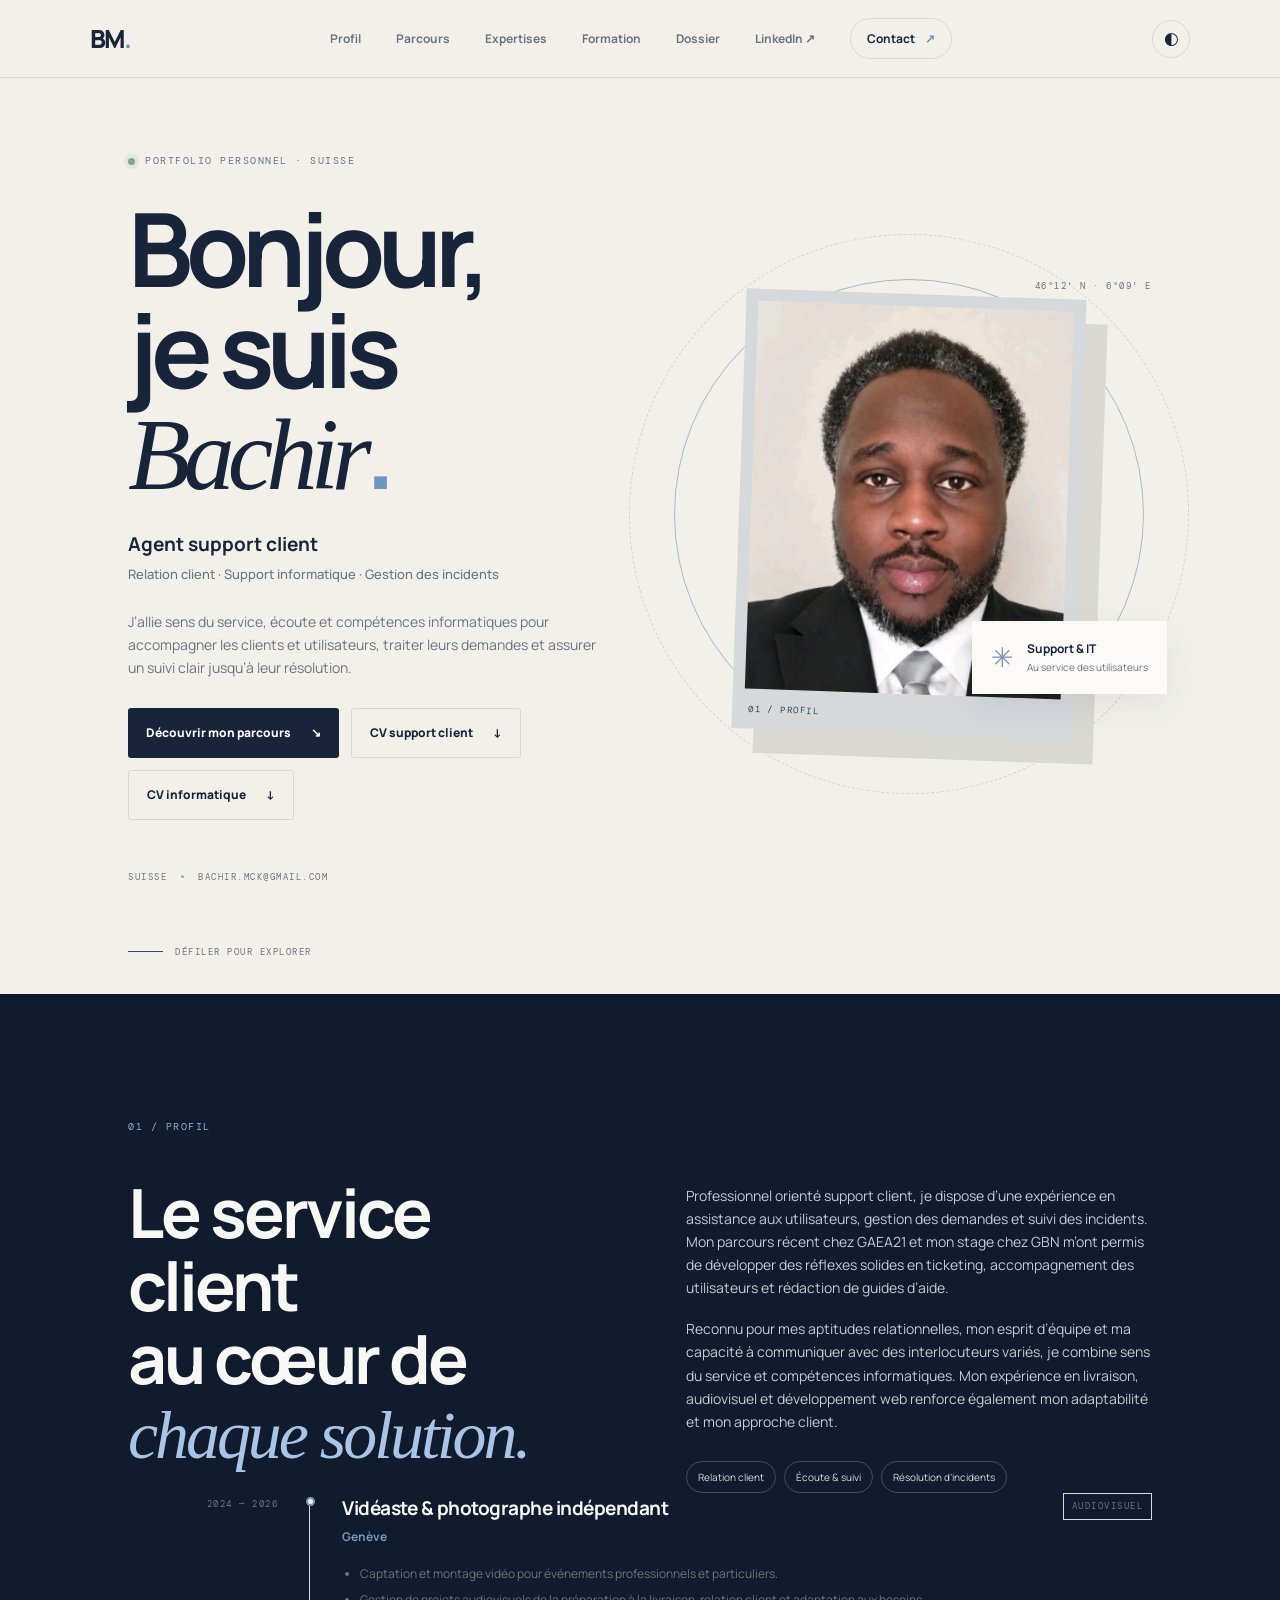
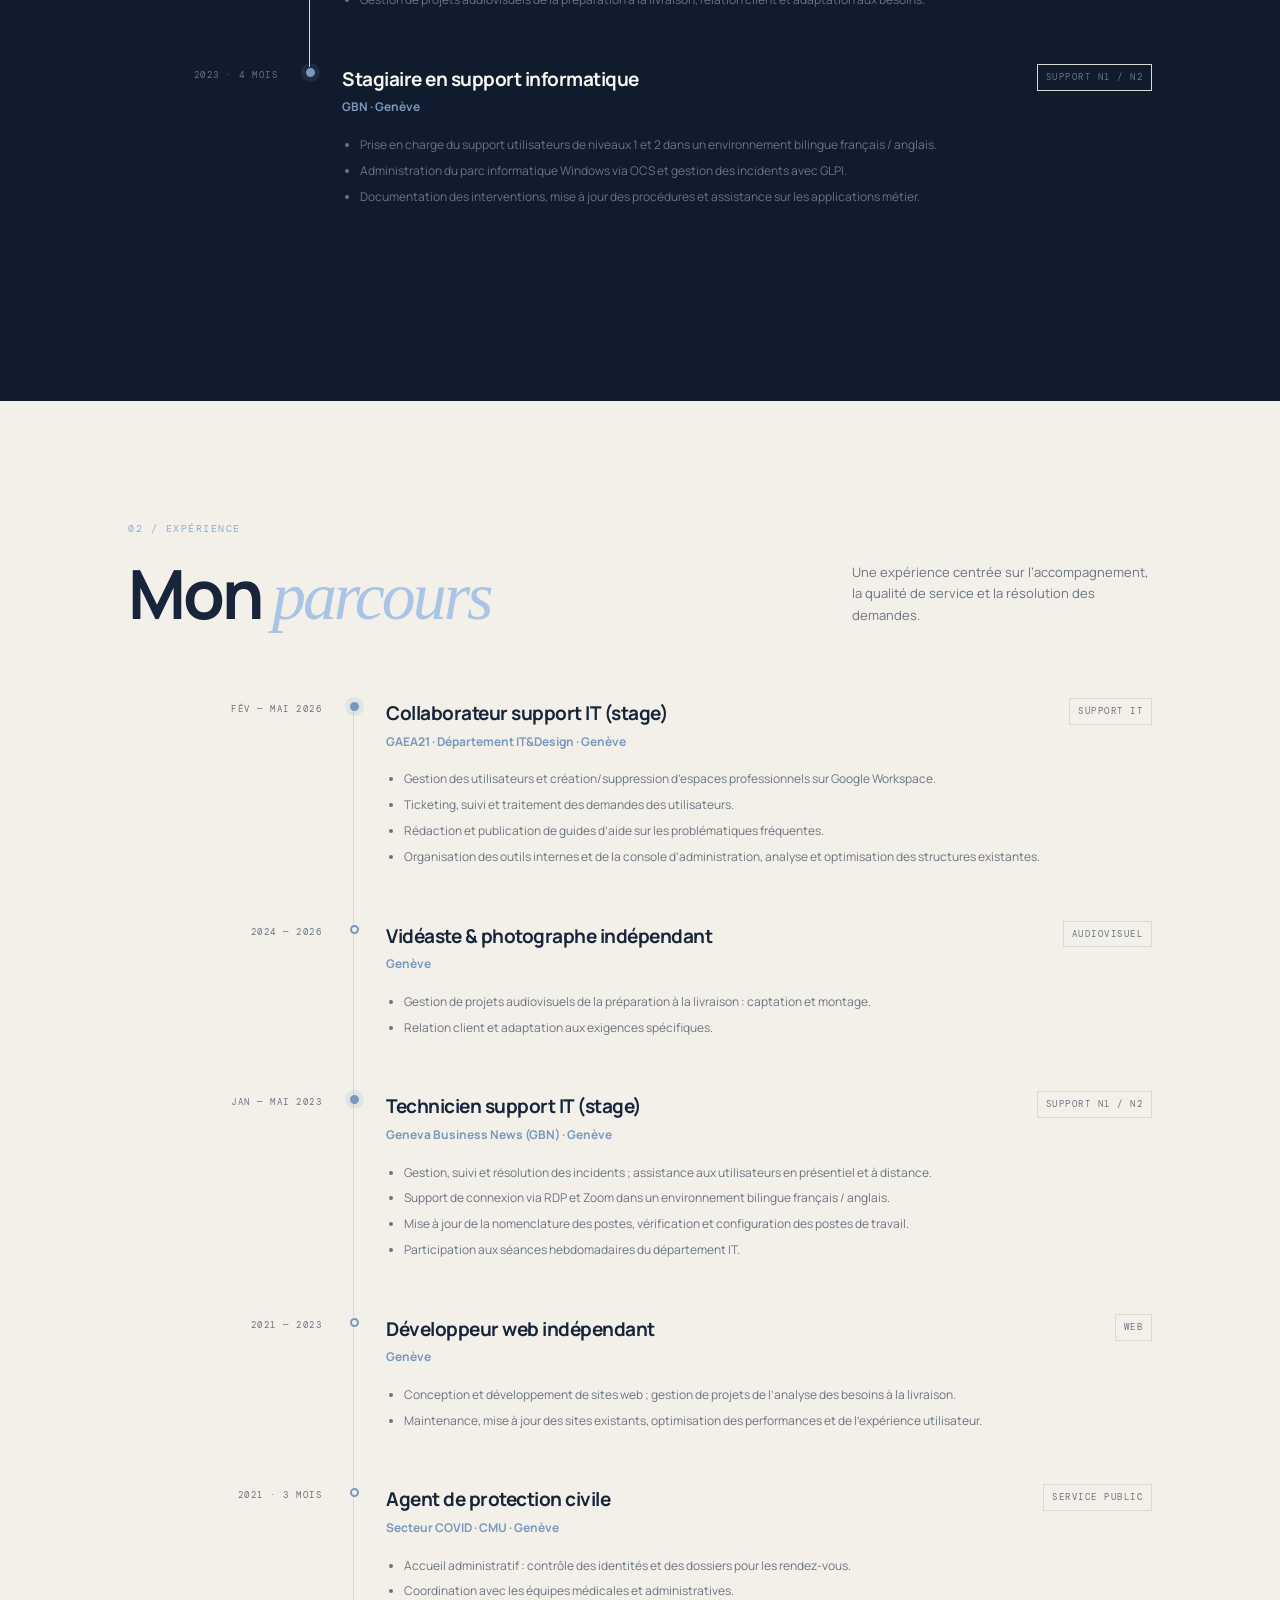
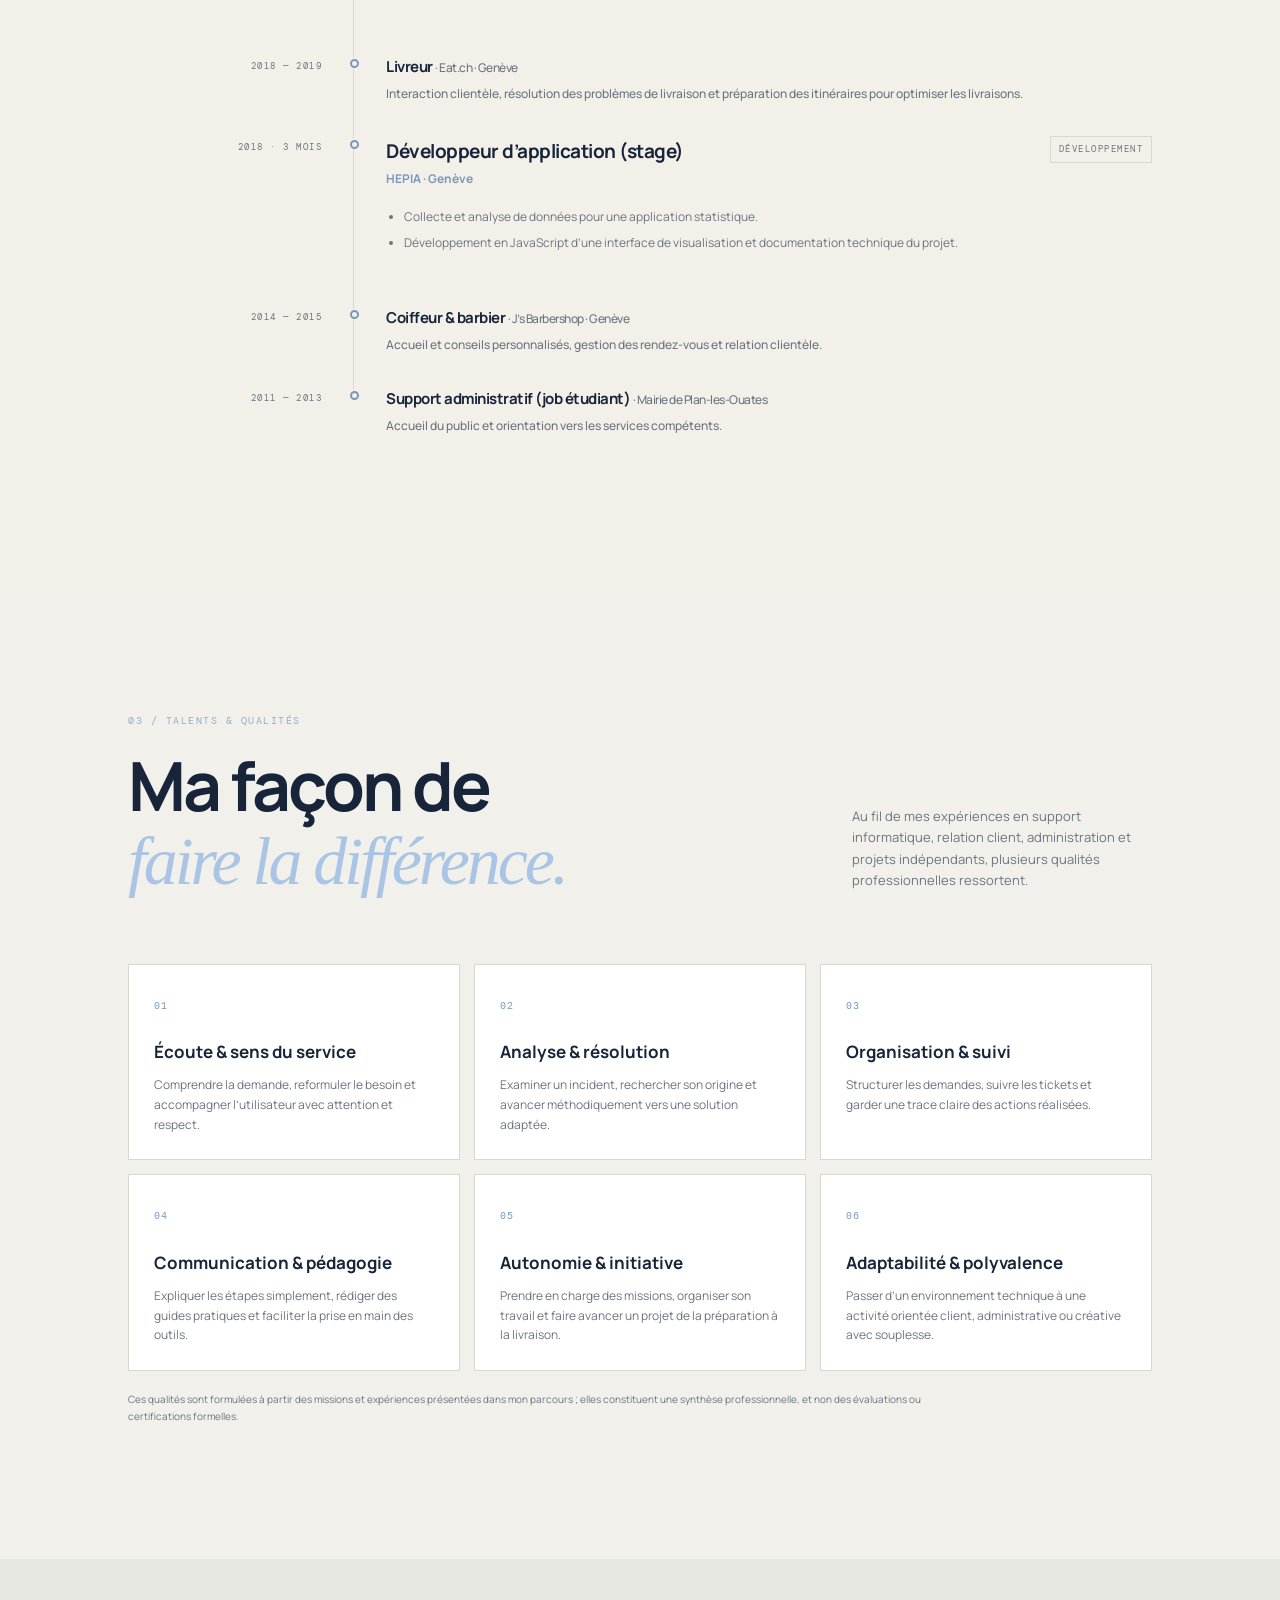
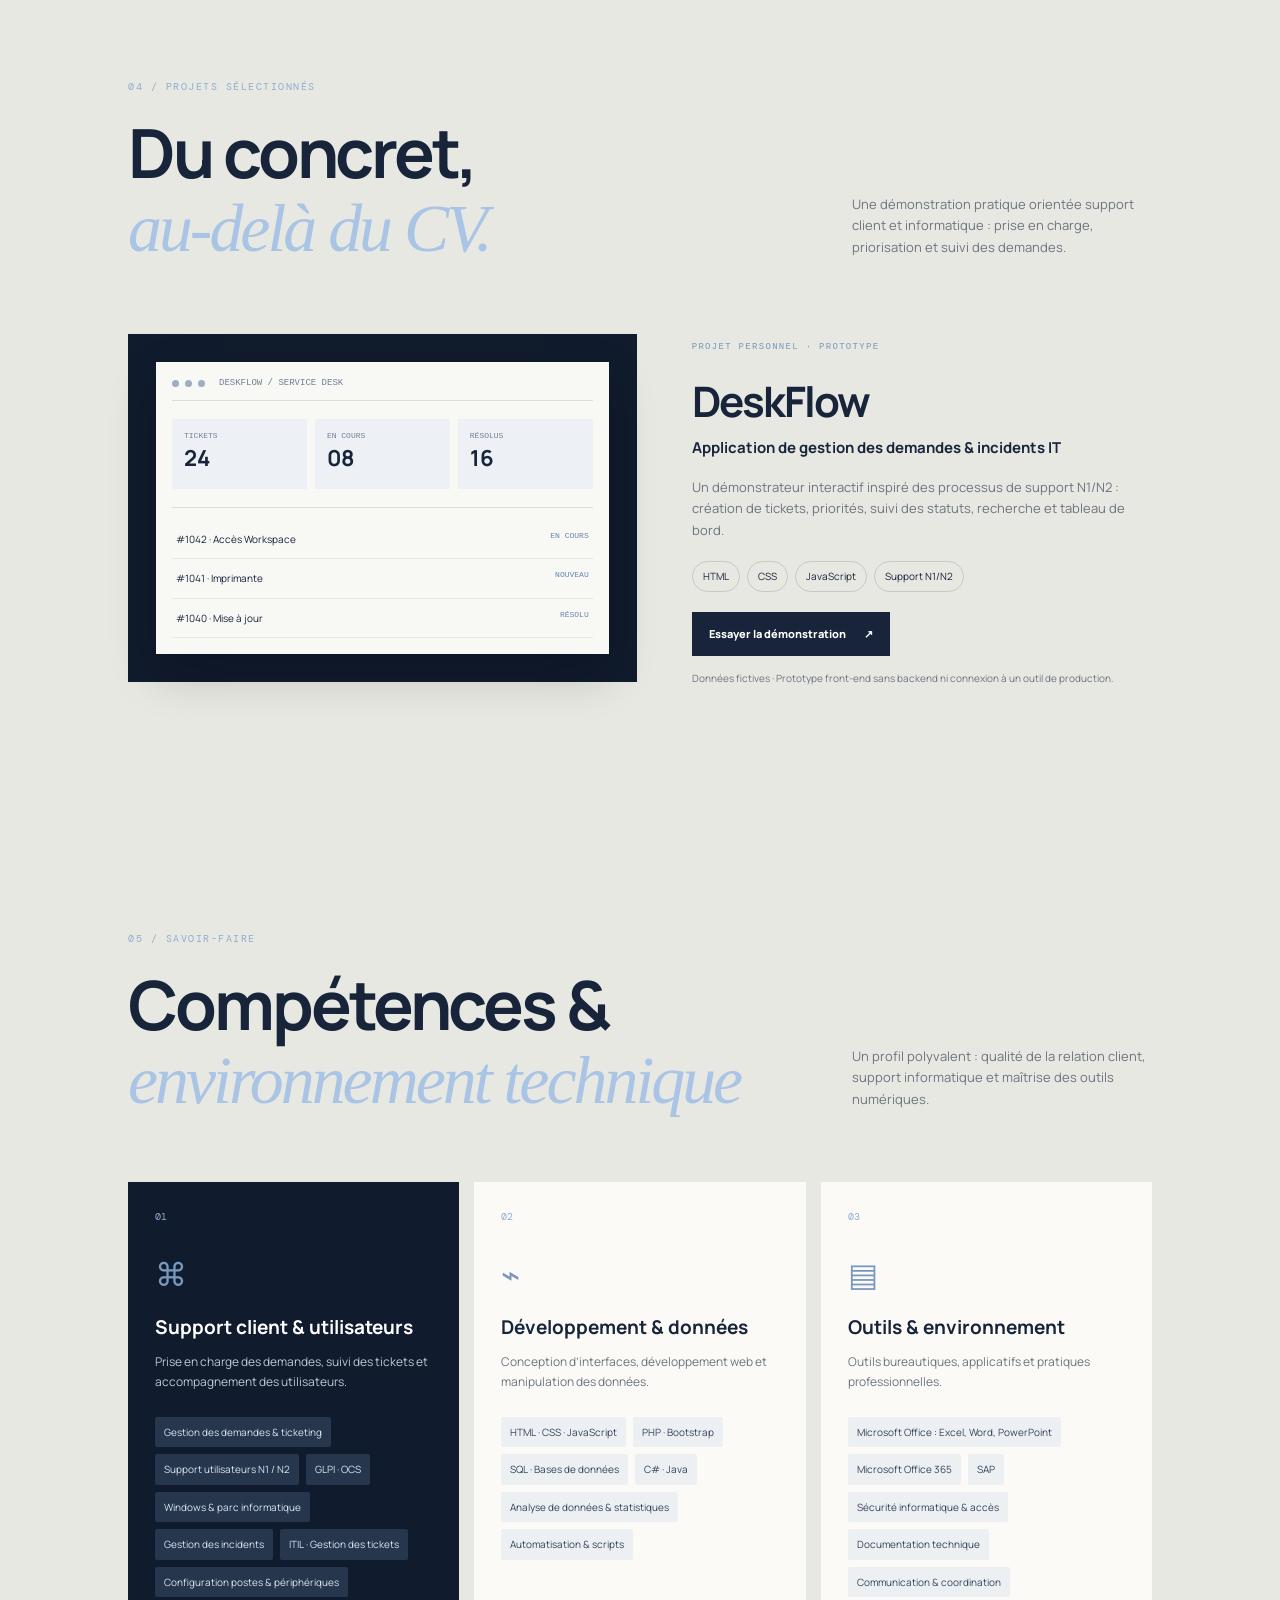
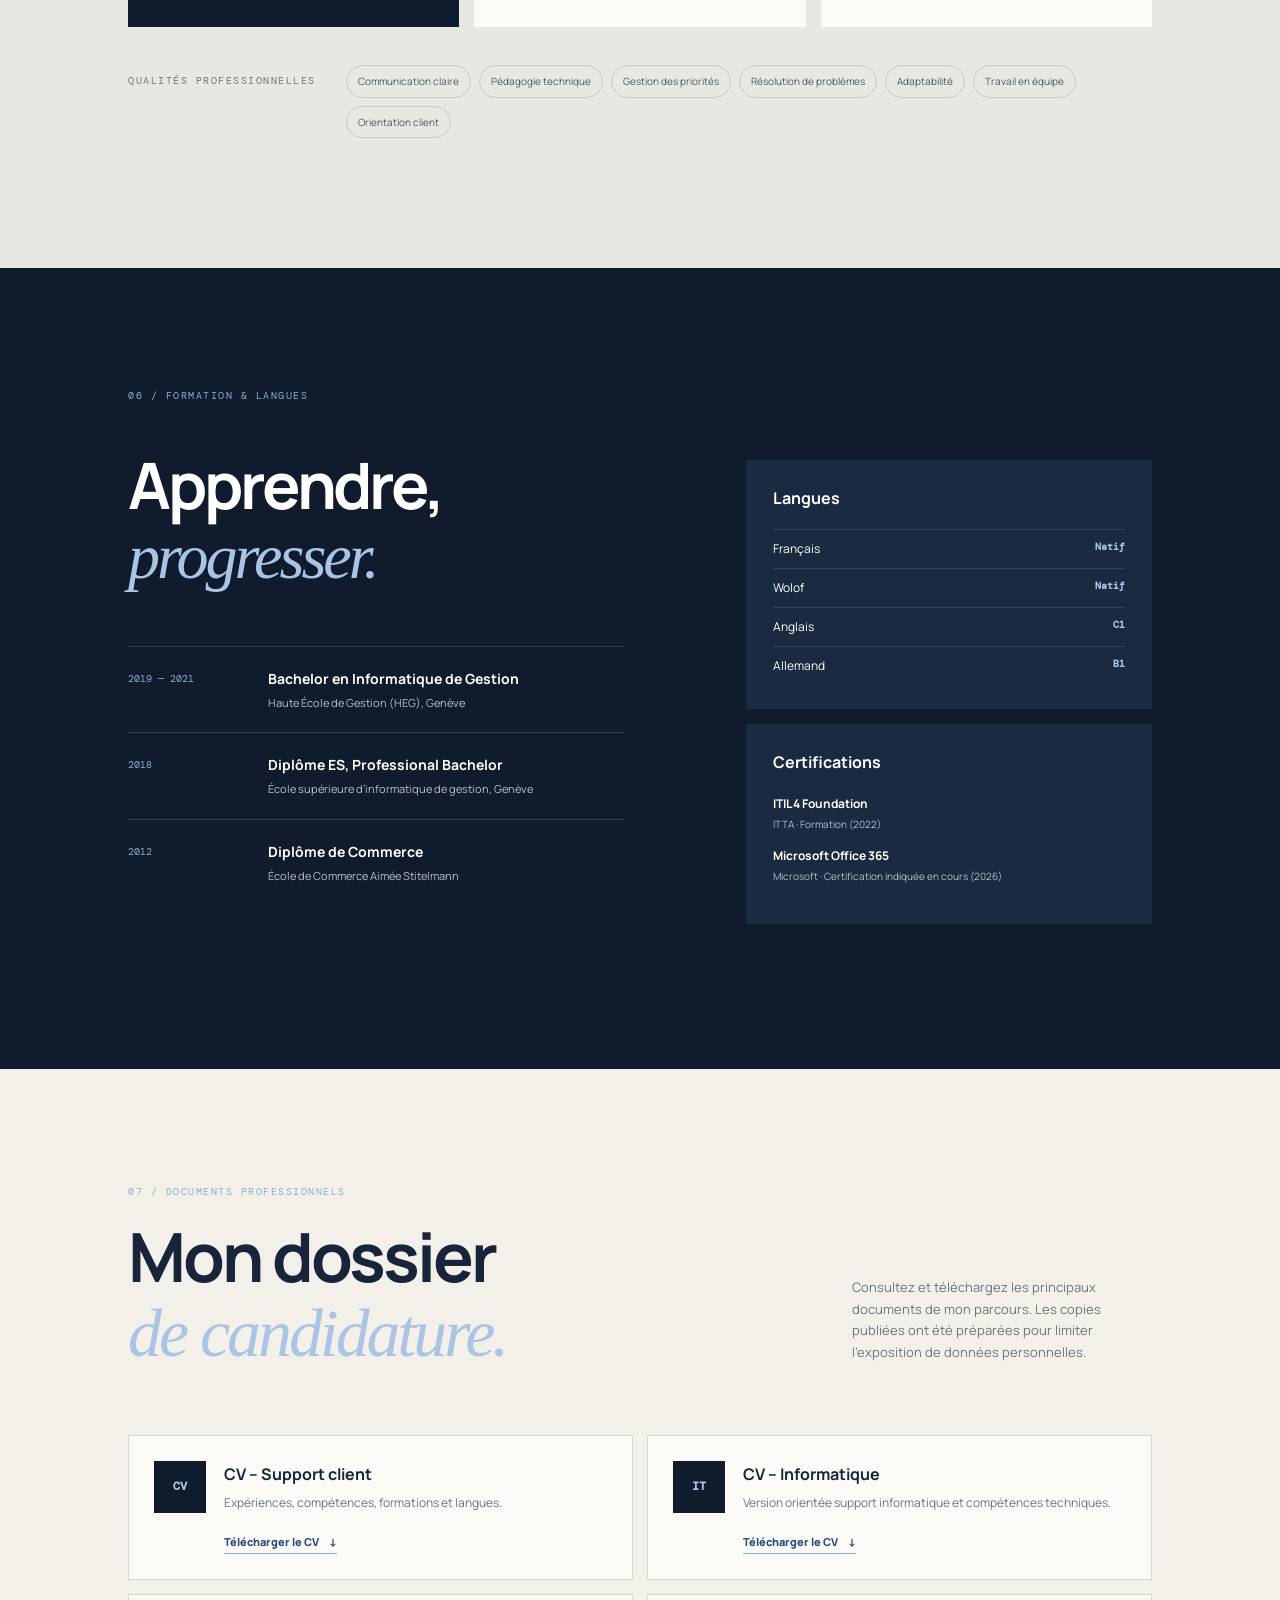
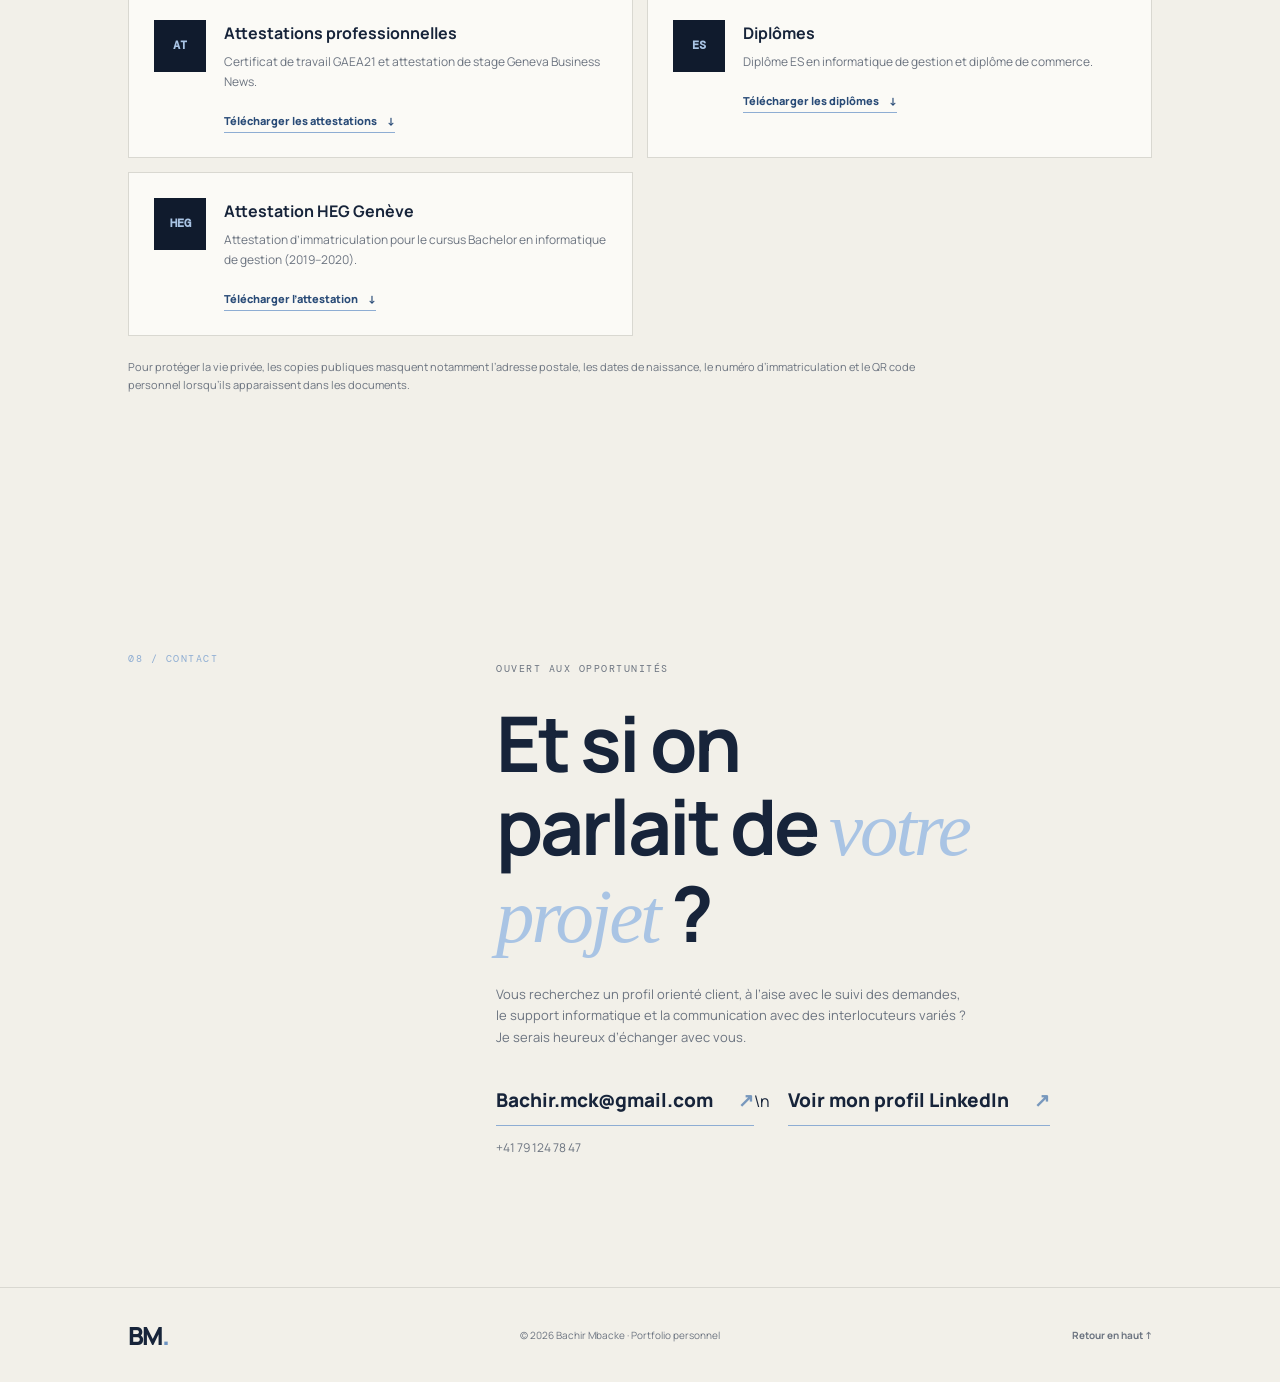
==== commit 3763fa63: "Add files via upload" ====
--- a/index.html
+++ b/index.html
@@ -1,12 +1,134 @@
 <!doctype html>
-<html lang="fr"><head><meta charset="utf-8"><meta name="viewport" content="width=device-width,initial-scale=1"><meta name="description" content="DeskFlow, prototype pédagogique de gestion des demandes de support informatique."><title>DeskFlow — Démonstrateur support IT</title><link rel="stylesheet" href="style.css"></head>
+<html lang="fr">
+<head>
+  <meta charset="utf-8">
+  <meta name="viewport" content="width=device-width, initial-scale=1">
+  <meta name="theme-color" content="#101b2d">
+  <meta name="description" content="Portfolio de Bachir Mbacke — spécialiste en support informatique, administration système et développement web.">
+  <title>Bachir Mbacke — Agent support client & informatique</title>
+  <link rel="preconnect" href="https://fonts.googleapis.com">
+  <link rel="preconnect" href="https://fonts.gstatic.com" crossorigin>
+  <link href="https://fonts.googleapis.com/css2?family=DM+Mono:wght@400;500&family=Manrope:wght@400;500;600;700;800&display=swap" rel="stylesheet">
+  <link rel="stylesheet" href="style.css">
+</head>
 <body>
-<header><a class="brand" href="../index.html">BM<span>.</span></a><div><span class="eyebrow">PROJET PERSONNEL · DÉMONSTRATEUR</span><h1>Desk<span>Flow</span></h1><p>Gestion des demandes & incidents informatiques</p></div><a class="back" href="../index.html#projets">← Retour au portfolio</a></header>
-<main>
-<section class="intro"><div><span class="kicker">ENVIRONNEMENT DE SUPPORT · N1 / N2</span><h2>Un suivi clair.<br><em>Un support efficace.</em></h2><p>Prototype front-end conçu pour illustrer un processus simple de prise en charge des demandes : enregistrer, prioriser, suivre et clôturer les tickets.</p></div><div class="stats"><article><small>Tickets visibles</small><strong id="total">0</strong></article><article><small>En cours</small><strong id="active">0</strong></article><article><small>Résolus</small><strong id="resolved">0</strong></article></div></section>
-<section class="toolbar"><div><label for="search">Rechercher</label><input id="search" placeholder="N° ticket, demandeur, sujet…"></div><div><label for="filter">Statut</label><select id="filter"><option value="all">Tous les statuts</option><option>Nouveau</option><option>En cours</option><option>Résolu</option></select></div><button id="newBtn">＋ Nouveau ticket</button></section>
-<section class="workspace"><div class="table-wrap"><div class="table-title"><div><span class="kicker">CENTRE DE SERVICE</span><h3>File des demandes</h3></div><span class="demo">DONNÉES FICTIVES</span></div><table><thead><tr><th>Ticket</th><th>Demandeur</th><th>Demande</th><th>Priorité</th><th>Statut</th></tr></thead><tbody id="tickets"></tbody></table><p id="empty" hidden>Aucun ticket ne correspond à la recherche.</p></div><aside class="detail" id="detail"><span class="kicker">DÉTAIL DU TICKET</span><h3>Sélectionnez une demande</h3><p>Les informations du ticket sélectionné apparaîtront ici.</p></aside></section>
-<section class="note"><strong>À propos du projet</strong><p>DeskFlow est un prototype pédagogique personnel. Les noms, demandes et statistiques affichés sont fictifs. Cette démonstration fonctionne dans le navigateur, sans serveur, sans compte utilisateur et sans connexion à GLPI ou à un outil professionnel. Les modifications effectuées pendant la session ne constituent pas un système de ticketing de production.</p><div class="tags"><span>HTML</span><span>CSS</span><span>JavaScript</span><span>Support N1/N2</span><span>Gestion des incidents</span></div></section>
-</main>
-<dialog id="modal"><form id="ticketForm" method="dialog"><div class="modal-head"><div><span class="kicker">NOUVELLE DEMANDE</span><h3>Créer un ticket</h3></div><button type="button" class="close" id="close">×</button></div><label for="requester">Nom du demandeur</label><input id="requester" required maxlength="50" placeholder="Ex. Alex Martin"><label for="subject">Objet de la demande</label><input id="subject" required maxlength="90" placeholder="Ex. Accès à la messagerie"><label for="description">Description</label><textarea id="description" required maxlength="500" rows="4" placeholder="Décrivez le problème rencontré…"></textarea><div class="form-row"><div><label for="priority">Priorité</label><select id="priority"><option>Normale</option><option>Haute</option><option>Critique</option><option>Basse</option></select></div><div><label for="category">Catégorie</label><select id="category"><option>Compte & accès</option><option>Poste de travail</option><option>Logiciel</option><option>Réseau</option><option>Bureautique</option><option>Autre</option></select></div></div><button class="submit" type="submit">Enregistrer le ticket</button></form></dialog>
-<footer>DeskFlow · Prototype de démonstration · Bachir Mbacke</footer><script src="app.js"></script></body></html>+  <div class="progress" id="progress"></div>
+  <header class="topbar">
+    <a class="brand" href="#accueil" aria-label="Accueil">BM<span>.</span></a>
+    <button class="menu-toggle" id="menuToggle" aria-label="Ouvrir le menu" aria-expanded="false">☰</button>
+    <nav id="nav">
+      <a href="#profil">Profil</a><a href="#parcours">Parcours</a><a href="#expertises">Expertises</a><a href="#formation">Formation</a><a href="#documents">Dossier</a><a href="https://www.linkedin.com/in/bachirmbacke/" target="_blank" rel="noopener noreferrer">LinkedIn ↗</a><a class="nav-contact" href="#contact">Contact <span>↗</span></a>
+    </nav>
+    <button class="theme-toggle" id="themeToggle" aria-label="Changer de thème">◐</button>
+  </header>
+
+  <main>
+    <section class="hero section-wrap" id="accueil">
+      <div class="hero-copy">
+        <p class="eyebrow"><span class="status-dot"></span> PORTFOLIO PERSONNEL · SUISSE</p>
+        <h1>Bonjour,<br>je suis <em>Bachir</em><span class="period">.</span></h1>
+        <p class="hero-role">Agent support client<br><span>Relation client · Support informatique · Gestion des incidents</span></p>
+        <p class="hero-intro">J’allie sens du service, écoute et compétences informatiques pour accompagner les clients et utilisateurs, traiter leurs demandes et assurer un suivi clair jusqu’à leur résolution.</p>
+        <div class="hero-actions"><a class="button button-primary" href="#parcours">Découvrir mon parcours <span>↘</span></a><a class="button button-ghost" href="CV_support_client_Bachir.pdf" download>CV support client <span>↓</span></a><a class="button button-ghost" href="CV_technique_informatique_Bachir.pdf" download>CV informatique <span>↓</span></a></div>
+        <div class="hero-meta"><span>SUISSE</span><i></i><a href="mailto:Bachir.mck@gmail.com">BACHIR.MCK@GMAIL.COM</a></div>
+      </div>
+      <div class="hero-visual">
+        <div class="portrait-frame"><img src="portrait.png" alt="Portrait de Bachir Mbacke"><span class="portrait-index">01 / PROFIL</span></div>
+        <div class="orbit orbit-one"></div><div class="orbit orbit-two"></div>
+        <div class="floating-note"><span class="note-mark">✳</span><div><b>Support & IT</b><small>Au service des utilisateurs</small></div></div>
+        <span class="visual-coordinate">46°12' N · 6°09' E</span>
+      </div>
+      <a class="scroll-cue" href="#profil"><span></span> DÉFILER POUR EXPLORER</a>
+    </section>
+
+    <section class="intro-section section-wrap" id="profil">
+      <div class="section-kicker">01 / PROFIL</div>
+      <div class="intro-content"><h2>Le service client<br>au cœur de <em>chaque solution.</em></h2><div class="intro-text"><p>Professionnel orienté support client, je dispose d’une expérience en assistance aux utilisateurs, gestion des demandes et suivi des incidents. Mon parcours récent chez GAEA21 et mon stage chez GBN m’ont permis de développer des réflexes solides en ticketing, accompagnement des utilisateurs et rédaction de guides d’aide.</p><p>Reconnu pour mes aptitudes relationnelles, mon esprit d’équipe et ma capacité à communiquer avec des interlocuteurs variés, je combine sens du service et compétences informatiques. Mon expérience en livraison, audiovisuel et développement web renforce également mon adaptabilité et mon approche client.</p><div class="tag-row"><span>Relation client</span><span>Écoute & suivi</span><span>Résolution d’incidents</span></div></div></div>
+        <article class="timeline-item"><div class="timeline-date">2024 — 2026</div><div class="timeline-marker"></div><div class="timeline-body"><div class="job-top"><div><h3>Vidéaste & photographe indépendant</h3><p class="company">Genève</p></div><span class="job-type">AUDIOVISUEL</span></div><ul><li>Captation et montage vidéo pour événements professionnels et particuliers.</li><li>Gestion de projets audiovisuels de la préparation à la livraison, relation client et adaptation aux besoins.</li></ul></div></article>
+        <article class="timeline-item featured"><div class="timeline-date">2023 · 4 MOIS</div><div class="timeline-marker"></div><div class="timeline-body"><div class="job-top"><div><h3>Stagiaire en support informatique</h3><p class="company">GBN · Genève</p></div><span class="job-type">SUPPORT N1 / N2</span></div><ul><li>Prise en charge du support utilisateurs de niveaux 1 et 2 dans un environnement bilingue français / anglais.</li><li>Administration du parc informatique Windows via OCS et gestion des incidents avec GLPI.</li><li>Documentation des interventions, mise à jour des procédures et assistance sur les applications métier.</li></ul></div></article>
+    </section>
+
+    <section class="timeline-section section-wrap" id="parcours">
+      <div class="section-heading"><div><div class="section-kicker">02 / EXPÉRIENCE</div><h2>Mon <em>parcours</em></h2></div><p>Une expérience centrée sur l’accompagnement, la qualité de service et la résolution des demandes.</p></div>
+      <div class="timeline">
+        <article class="timeline-item featured"><div class="timeline-date">FÉV — MAI 2026</div><div class="timeline-marker"></div><div class="timeline-body"><div class="job-top"><div><h3>Collaborateur support IT (stage)</h3><p class="company">GAEA21 · Département IT&Design · Genève</p></div><span class="job-type">SUPPORT IT</span></div><ul><li>Gestion des utilisateurs et création/suppression d’espaces professionnels sur Google Workspace.</li><li>Ticketing, suivi et traitement des demandes des utilisateurs.</li><li>Rédaction et publication de guides d’aide sur les problématiques fréquentes.</li><li>Organisation des outils internes et de la console d’administration, analyse et optimisation des structures existantes.</li></ul></div></article>
+        <article class="timeline-item"><div class="timeline-date">2024 — 2026</div><div class="timeline-marker"></div><div class="timeline-body"><div class="job-top"><div><h3>Vidéaste & photographe indépendant</h3><p class="company">Genève</p></div><span class="job-type">AUDIOVISUEL</span></div><ul><li>Gestion de projets audiovisuels de la préparation à la livraison : captation et montage.</li><li>Relation client et adaptation aux exigences spécifiques.</li></ul></div></article>
+        <article class="timeline-item featured"><div class="timeline-date">JAN — MAI 2023</div><div class="timeline-marker"></div><div class="timeline-body"><div class="job-top"><div><h3>Technicien support IT (stage)</h3><p class="company">Geneva Business News (GBN) · Genève</p></div><span class="job-type">SUPPORT N1 / N2</span></div><ul><li>Gestion, suivi et résolution des incidents ; assistance aux utilisateurs en présentiel et à distance.</li><li>Support de connexion via RDP et Zoom dans un environnement bilingue français / anglais.</li><li>Mise à jour de la nomenclature des postes, vérification et configuration des postes de travail.</li><li>Participation aux séances hebdomadaires du département IT.</li></ul></div></article>
+        <article class="timeline-item"><div class="timeline-date">2021 — 2023</div><div class="timeline-marker"></div><div class="timeline-body"><div class="job-top"><div><h3>Développeur web indépendant</h3><p class="company">Genève</p></div><span class="job-type">WEB</span></div><ul><li>Conception et développement de sites web ; gestion de projets de l’analyse des besoins à la livraison.</li><li>Maintenance, mise à jour des sites existants, optimisation des performances et de l’expérience utilisateur.</li></ul></div></article>
+        <article class="timeline-item"><div class="timeline-date">2021 · 3 MOIS</div><div class="timeline-marker"></div><div class="timeline-body"><div class="job-top"><div><h3>Agent de protection civile</h3><p class="company">Secteur COVID · CMU · Genève</p></div><span class="job-type">SERVICE PUBLIC</span></div><ul><li>Accueil administratif : contrôle des identités et des dossiers pour les rendez-vous.</li><li>Coordination avec les équipes médicales et administratives.</li></ul></div></article>
+        <article class="timeline-item compact"><div class="timeline-date">2018 — 2019</div><div class="timeline-marker"></div><div class="timeline-body"><h3>Livreur <span>· Eat.ch · Genève</span></h3><p>Interaction clientèle, résolution des problèmes de livraison et préparation des itinéraires pour optimiser les livraisons.</p></div></article>
+        <article class="timeline-item"><div class="timeline-date">2018 · 3 MOIS</div><div class="timeline-marker"></div><div class="timeline-body"><div class="job-top"><div><h3>Développeur d’application (stage)</h3><p class="company">HEPIA · Genève</p></div><span class="job-type">DÉVELOPPEMENT</span></div><ul><li>Collecte et analyse de données pour une application statistique.</li><li>Développement en JavaScript d’une interface de visualisation et documentation technique du projet.</li></ul></div></article>
+        <article class="timeline-item compact"><div class="timeline-date">2014 — 2015</div><div class="timeline-marker"></div><div class="timeline-body"><h3>Coiffeur & barbier <span>· J’s Barbershop · Genève</span></h3><p>Accueil et conseils personnalisés, gestion des rendez-vous et relation clientèle.</p></div></article>
+        <article class="timeline-item compact"><div class="timeline-date">2011 — 2013</div><div class="timeline-marker"></div><div class="timeline-body"><h3>Support administratif (job étudiant) <span>· Mairie de Plan-les-Ouates</span></h3><p>Accueil du public et orientation vers les services compétents.</p></div></article>
+      </div>
+    </section>
+
+
+
+
+
+    <section class="talents-section section-wrap" id="talents">
+      <div class="section-kicker">03 / TALENTS & QUALITÉS</div>
+      <div class="section-heading"><div><h2>Ma façon de<br><em>faire la différence.</em></h2></div><p>Au fil de mes expériences en support informatique, relation client, administration et projets indépendants, plusieurs qualités professionnelles ressortent.</p></div>
+      <div class="talent-grid">
+        <article class="talent-card"><span>01</span><h3>Écoute & sens du service</h3><p>Comprendre la demande, reformuler le besoin et accompagner l’utilisateur avec attention et respect.</p></article>
+        <article class="talent-card"><span>02</span><h3>Analyse & résolution</h3><p>Examiner un incident, rechercher son origine et avancer méthodiquement vers une solution adaptée.</p></article>
+        <article class="talent-card"><span>03</span><h3>Organisation & suivi</h3><p>Structurer les demandes, suivre les tickets et garder une trace claire des actions réalisées.</p></article>
+        <article class="talent-card"><span>04</span><h3>Communication & pédagogie</h3><p>Expliquer les étapes simplement, rédiger des guides pratiques et faciliter la prise en main des outils.</p></article>
+        <article class="talent-card"><span>05</span><h3>Autonomie & initiative</h3><p>Prendre en charge des missions, organiser son travail et faire avancer un projet de la préparation à la livraison.</p></article>
+        <article class="talent-card"><span>06</span><h3>Adaptabilité & polyvalence</h3><p>Passer d’un environnement technique à une activité orientée client, administrative ou créative avec souplesse.</p></article>
+      </div>
+      <p class="talents-note">Ces qualités sont formulées à partir des missions et expériences présentées dans mon parcours ; elles constituent une synthèse professionnelle, et non des évaluations ou certifications formelles.</p>
+    </section>
+
+    <section class="projects-section section-wrap" id="projets">
+      <div class="section-kicker">04 / PROJETS SÉLECTIONNÉS</div>
+      <div class="section-heading"><div><h2>Du concret,<br><em>au-delà du CV.</em></h2></div><p>Une démonstration pratique orientée support client et informatique : prise en charge, priorisation et suivi des demandes.</p></div>
+      <article class="project-feature">
+        <div class="project-visual"><div class="project-window"><div class="window-bar"><i></i><i></i><i></i><span>DESKFLOW / SERVICE DESK</span></div><div class="mock-stats"><div><small>TICKETS</small><b>24</b></div><div><small>EN COURS</small><b>08</b></div><div><small>RÉSOLUS</small><b>16</b></div></div><div class="mock-line"></div><div class="mock-row"><span>#1042 · Accès Workspace</span><b>EN COURS</b></div><div class="mock-row"><span>#1041 · Imprimante</span><b>NOUVEAU</b></div><div class="mock-row"><span>#1040 · Mise à jour</span><b>RÉSOLU</b></div></div></div>
+        <div class="project-copy"><span class="project-label">PROJET PERSONNEL · PROTOTYPE</span><h3>DeskFlow</h3><h4>Application de gestion des demandes & incidents IT</h4><p>Un démonstrateur interactif inspiré des processus de support N1/N2 : création de tickets, priorités, suivi des statuts, recherche et tableau de bord.</p><div class="project-tags"><span>HTML</span><span>CSS</span><span>JavaScript</span><span>Support N1/N2</span></div><a class="project-link" href="deskflow/index.html">Essayer la démonstration <span>↗</span></a><small class="project-disclaimer">Données fictives · Prototype front-end sans backend ni connexion à un outil de production.</small></div>
+      </article>
+    </section>
+
+    <section class="expertise-section section-wrap" id="expertises">
+      <div class="section-heading"><div><div class="section-kicker">05 / SAVOIR-FAIRE</div><h2>Compétences &<br><em>environnement technique</em></h2></div><p>Un profil polyvalent : qualité de la relation client, support informatique et maîtrise des outils numériques.</p></div>
+      <div class="expertise-grid">
+        <article class="expertise-card dark-card"><div class="card-number">01</div><div class="card-icon">⌘</div><h3>Support client & utilisateurs</h3><p>Prise en charge des demandes, suivi des tickets et accompagnement des utilisateurs.</p><div class="skill-list"><span>Gestion des demandes & ticketing</span><span>Support utilisateurs N1 / N2</span><span>GLPI · OCS</span><span>Windows & parc informatique</span><span>Gestion des incidents</span><span>ITIL · Gestion des tickets</span><span>Configuration postes & périphériques</span></div></article>
+        <article class="expertise-card"><div class="card-number">02</div><div class="card-icon">⌁</div><h3>Développement & données</h3><p>Conception d’interfaces, développement web et manipulation des données.</p><div class="skill-list"><span>HTML · CSS · JavaScript</span><span>PHP · Bootstrap</span><span>SQL · Bases de données</span><span>C# · Java</span><span>Analyse de données & statistiques</span><span>Automatisation & scripts</span></div></article>
+        <article class="expertise-card"><div class="card-number">03</div><div class="card-icon">▤</div><h3>Outils & environnement</h3><p>Outils bureautiques, applicatifs et pratiques professionnelles.</p><div class="skill-list"><span>Microsoft Office : Excel, Word, PowerPoint</span><span>Microsoft Office 365</span><span>SAP</span><span>Sécurité informatique & accès</span><span>Documentation technique</span><span>Communication & coordination</span></div></article>
+      </div>
+      <div class="soft-skills"><span class="soft-label">QUALITÉS PROFESSIONNELLES</span><div class="soft-tags"><span>Communication claire</span><span>Pédagogie technique</span><span>Gestion des priorités</span><span>Résolution de problèmes</span><span>Adaptabilité</span><span>Travail en équipe</span><span>Orientation client</span></div></div>
+    </section>
+
+    <section class="education-section section-wrap" id="formation">
+      <div class="section-kicker">06 / FORMATION & LANGUES</div><div class="education-grid">
+        <div><h2>Apprendre,<br><em>progresser.</em></h2><div class="education-list">
+          <article><span>2019 — 2021</span><div><h3>Bachelor en Informatique de Gestion</h3><p>Haute École de Gestion (HEG), Genève</p></div></article>
+          <article><span>2018</span><div><h3>Diplôme ES, Professional Bachelor</h3><p>École supérieure d’informatique de gestion, Genève</p></div></article>
+          <article><span>2012</span><div><h3>Diplôme de Commerce</h3><p>École de Commerce Aimée Stitelmann</p></div></article>
+        </div></div>
+        <div class="right-column"><div class="language-panel"><h3>Langues</h3><div class="language"><span>Français</span><b>Natif</b></div><div class="language"><span>Wolof</span><b>Natif</b></div><div class="language"><span>Anglais</span><b>C1</b></div><div class="language"><span>Allemand</span><b>B1</b></div></div><div class="cert-panel"><h3>Certifications</h3><p><b>ITIL 4 Foundation</b><br><span>ITTA · Formation (2022)</span></p><p><b>Microsoft Office 365</b><br><span>Microsoft · Certification indiquée en cours (2026)</span></p></div></div>
+      </div>
+    </section>
+
+
+
+    <section class="documents-section section-wrap" id="documents">
+      <div class="section-kicker">07 / DOCUMENTS PROFESSIONNELS</div>
+      <div class="section-heading"><div><h2>Mon dossier<br><em>de candidature.</em></h2></div><p>Consultez et téléchargez les principaux documents de mon parcours. Les copies publiées ont été préparées pour limiter l’exposition de données personnelles.</p></div>
+      <div class="document-grid">
+        <article class="document-card"><div class="document-icon">CV</div><div><h3>CV – Support client</h3><p>Expériences, compétences, formations et langues.</p><a href="CV_support_client_Bachir.pdf" download>Télécharger le CV <span>↓</span></a></div></article>
+        <article class="document-card"><div class="document-icon">IT</div><div><h3>CV – Informatique</h3><p>Version orientée support informatique et compétences techniques.</p><a href="CV_technique_informatique_Bachir.pdf" download>Télécharger le CV <span>↓</span></a></div></article>
+        <article class="document-card"><div class="document-icon">AT</div><div><h3>Attestations professionnelles</h3><p>Certificat de travail GAEA21 et attestation de stage Geneva Business News.</p><a href="documents/Attestations_professionnelles_Bachir_Mbacke.pdf" download>Télécharger les attestations <span>↓</span></a></div></article>
+        <article class="document-card"><div class="document-icon">ES</div><div><h3>Diplômes</h3><p>Diplôme ES en informatique de gestion et diplôme de commerce.</p><a href="documents/Diplomes_Bachir_Mbacke_securises.pdf" download>Télécharger les diplômes <span>↓</span></a></div></article>
+        <article class="document-card"><div class="document-icon">HEG</div><div><h3>Attestation HEG Genève</h3><p>Attestation d’immatriculation pour le cursus Bachelor en informatique de gestion (2019–2020).</p><a href="documents/Attestation_HEG_securisee.pdf" download>Télécharger l’attestation <span>↓</span></a></div></article>
+      </div>
+      <p class="documents-note">Pour protéger la vie privée, les copies publiques masquent notamment l’adresse postale, les dates de naissance, le numéro d’immatriculation et le QR code personnel lorsqu’ils apparaissent dans les documents.</p>
+    </section>
+
+    <section class="contact-section section-wrap" id="contact"><div class="section-kicker">08 / CONTACT</div><div class="contact-content"><p class="eyebrow">OUVERT AUX OPPORTUNITÉS</p><h2>Et si on<br>parlait de <em>votre projet</em> ?</h2><p>Vous recherchez un profil orienté client, à l’aise avec le suivi des demandes, le support informatique et la communication avec des interlocuteurs variés ? Je serais heureux d’échanger avec vous.</p><a class="contact-link" href="mailto:Bachir.mck@gmail.com">Bachir.mck@gmail.com <span>↗</span></a>\n<a class="contact-link linkedin-contact" href="https://www.linkedin.com/in/bachirmbacke/" target="_blank" rel="noopener noreferrer">Voir mon profil LinkedIn <span>↗</span></a><a class="phone-link" href="tel:+41791247847">+41 79 124 78 47</a></div></section>
+  </main>
+  <footer class="footer section-wrap"><a class="brand" href="#accueil">BM<span>.</span></a><span>© <span id="year"></span> Bachir Mbacke · Portfolio personnel</span><a href="#accueil">Retour en haut ↑</a></footer>
+  <script src="script.js"></script>
+</body>
+</html>
--- a/style.css
+++ b/style.css
@@ -1 +1,49 @@
-*{box-sizing:border-box}body{margin:0;background:#f2f0e9;color:#17243a;font:15px/1.6 Manrope,Arial,sans-serif}header{padding:24px 7vw;display:flex;align-items:center;gap:28px;border-bottom:1px solid #d9d8d1}.brand{font-size:25px;font-weight:900;color:#17243a;text-decoration:none}.brand span{color:#7898bd}header h1{font-size:25px;margin:0;letter-spacing:-1px}header h1 span{color:#7898bd}header p{margin:0;color:#687484;font-size:12px}.eyebrow,.kicker{font:10px 'Courier New',monospace;letter-spacing:1.4px;color:#7898bd}.back{margin-left:auto;color:#17243a;font-size:12px;font-weight:700;text-decoration:none}main{max-width:1180px;margin:auto;padding:55px 28px}.intro{display:grid;grid-template-columns:1.2fr .8fr;gap:40px;align-items:end;margin-bottom:40px}.intro h2{font-size:clamp(42px,6vw,70px);line-height:1.04;letter-spacing:-3px;margin:15px 0}.intro h2 em{font-family:Georgia,serif;font-weight:400;color:#7898bd}.intro p{max-width:580px;color:#687484;font-size:13px}.stats{display:grid;grid-template-columns:repeat(3,1fr);gap:10px}.stats article{background:#fff;padding:18px;border:1px solid #e1e0d9}.stats small{display:block;color:#687484;font-size:10px}.stats strong{font-size:30px}.toolbar{display:flex;align-items:end;gap:14px;padding:18px;background:#fff;border:1px solid #e1e0d9;margin-bottom:16px}.toolbar>div{flex:1}label{display:block;font-size:11px;font-weight:700;margin-bottom:6px}input,select,textarea{width:100%;border:1px solid #d9d8d1;background:#fbfaf6;padding:11px;color:#17243a;font:inherit;font-size:12px;border-radius:3px}button{border:0;background:#17243a;color:#fff;padding:12px 17px;font-weight:700;font-size:12px;cursor:pointer;border-radius:3px}.workspace{display:grid;grid-template-columns:1.6fr .8fr;gap:16px}.table-wrap,.detail{background:#fff;border:1px solid #e1e0d9;padding:20px;min-width:0}.table-title{display:flex;justify-content:space-between;align-items:center;margin-bottom:15px}.table-title h3,.detail h3{margin:4px 0;font-size:19px}.demo{font:9px 'Courier New';color:#7b8b9b;letter-spacing:1px}table{width:100%;border-collapse:collapse;text-align:left;font-size:11px}th{font:9px 'Courier New';color:#7a8490;letter-spacing:.7px;padding:12px 8px;border-bottom:1px solid #e5e5df}td{padding:13px 8px;border-bottom:1px solid #eee;font-size:11px}tbody tr{cursor:pointer}tbody tr:hover{background:#f5f7fa}.ticket-id{font-weight:800;color:#7898bd}.pill{display:inline-block;padding:4px 7px;border-radius:20px;background:#edf1f5;font-size:9px;white-space:nowrap}.status-Nouveau{background:#fff0d8;color:#8b5a00}.status-En-cours{background:#e4eefb;color:#315c91}.status-Résolu{background:#e4f3e9;color:#28643d}.priority-Critique{color:#b22}.priority-Haute{color:#a65c00}.detail p{color:#687484;font-size:12px}.detail dl{font-size:11px}.detail dt{color:#798493;margin-top:13px}.detail dd{margin:2px 0;font-weight:700}.detail select{margin-top:8px}.detail button{margin-top:10px;width:100%}.note{margin-top:24px;background:#e7e8e2;padding:22px}.note p{font-size:12px;color:#5e6875}.tags{display:flex;gap:7px;flex-wrap:wrap}.tags span{font-size:10px;padding:5px 9px;border:1px solid #c7cbd0;border-radius:20px}footer{text-align:center;padding:25px;border-top:1px solid #d9d8d1;color:#7a8490;font-size:10px}dialog{border:0;border-radius:5px;padding:0;width:min(520px,calc(100% - 28px));box-shadow:0 20px 70px #14243b33}dialog::backdrop{background:#101b2d99}form{padding:25px}.modal-head{display:flex;justify-content:space-between;align-items:center;margin-bottom:20px}.modal-head h3{margin:3px 0}.close{padding:5px 10px;background:#edf1f5;color:#17243a;font-size:20px}.form-row{display:grid;grid-template-columns:1fr 1fr;gap:12px;margin:12px 0}.submit{width:100%;margin-top:10px}.detail label{margin-top:15px}@media(max-width:800px){.intro,.workspace{grid-template-columns:1fr}.toolbar{flex-wrap:wrap}.toolbar>div{min-width:40%}.toolbar button{width:100%}.stats{max-width:500px}}@media(max-width:520px){header{padding:18px;gap:12px}.back{font-size:10px}main{padding:35px 15px}.stats article{padding:12px}.table-wrap{overflow:auto}table{min-width:560px}.intro h2{font-size:48px}}+:root{--bg:#f2f0e9;--paper:#fbfaf6;--ink:#17243a;--muted:#6c7480;--line:#d9d8d1;--blue:#294b77;--accent:#b6d0f1;--dark:#101b2d;--white:#f7f7f4;--mono:'DM Mono',monospace;--sans:'Manrope',sans-serif}*{box-sizing:border-box}html{scroll-behavior:smooth;scroll-padding-top:90px}body{margin:0;background:var(--bg);color:var(--ink);font-family:var(--sans);line-height:1.65;transition:background .3s,color .3s}.progress{height:3px;position:fixed;top:0;left:0;width:0;background:#8eadd3;z-index:20}.topbar{height:78px;display:flex;align-items:center;justify-content:space-between;padding:0 7vw;border-bottom:1px solid var(--line);position:sticky;top:0;background:color-mix(in srgb,var(--bg) 92%,transparent);backdrop-filter:blur(14px);z-index:10}.brand{font-size:25px;font-weight:800;letter-spacing:-2px;text-decoration:none;color:var(--ink)}.brand span,.period{color:#6d94c2}.topbar nav{display:flex;align-items:center;gap:35px}.topbar nav a,.footer>a:last-child{font-size:12px;text-decoration:none;color:var(--muted);font-weight:700}.topbar nav a:hover,.footer a:hover{color:var(--blue)}.topbar nav .nav-contact{color:var(--ink);border:1px solid var(--line);padding:10px 16px;border-radius:30px}.nav-contact span{color:#6d94c2;margin-left:8px}.theme-toggle,.menu-toggle{border:1px solid var(--line);background:none;color:var(--ink);width:38px;height:38px;border-radius:50%;cursor:pointer;font-size:17px}.menu-toggle{display:none}.section-wrap{padding-left:10vw;padding-right:10vw}.hero{min-height:calc(100vh - 78px);display:grid;grid-template-columns:1.05fr .95fr;align-items:center;position:relative;padding-top:65px;padding-bottom:110px;overflow:hidden}.eyebrow,.section-kicker,.timeline-date,.job-type,.hero-meta,.scroll-cue,.portrait-index,.visual-coordinate,.soft-label{font-family:var(--mono);font-size:10px;letter-spacing:1.5px}.eyebrow{color:var(--muted);display:flex;align-items:center;gap:10px}.status-dot{width:7px;height:7px;border-radius:50%;background:#7eaa8c;box-shadow:0 0 0 4px #7eaa8c22}.hero h1{font-size:clamp(65px,8vw,112px);line-height:.99;letter-spacing:-7px;margin:28px 0 24px;font-weight:700}.hero h1 em,h2 em{font-family:Georgia,serif;font-weight:400}.hero-role{font-size:19px;line-height:1.5;font-weight:700;margin:0}.hero-role span{font-size:13px;color:var(--muted);font-weight:500}.hero-intro{max-width:480px;color:var(--muted);font-size:14px;margin:23px 0 29px}.hero-actions{display:flex;gap:12px;flex-wrap:wrap}.button{padding:14px 18px;border-radius:3px;text-decoration:none;font-size:12px;font-weight:800;display:inline-flex;gap:20px;align-items:center;transition:transform .2s}.button:hover{transform:translateY(-3px)}.button-primary{background:var(--ink);color:white}.button-ghost{border:1px solid var(--line);color:var(--ink)}.hero-meta{display:flex;align-items:center;gap:14px;color:var(--muted);margin-top:50px;font-size:9px}.hero-meta i{width:3px;height:3px;background:#8eadd3;border-radius:50%}.hero-meta a{color:inherit;text-decoration:none}.hero-visual{min-height:540px;display:grid;place-items:center;position:relative}.portrait-frame{width:min(340px,72%);height:440px;position:relative;z-index:2;background:#d5d9dc;padding:12px 12px 40px;box-shadow:22px 24px 0 #d9d8d1;transform:rotate(2deg)}.portrait-frame img{width:100%;height:100%;object-fit:cover;object-position:center 20%;filter:saturate(.82)}.portrait-index{position:absolute;bottom:12px;left:16px;color:#34445a;font-size:9px}.orbit{position:absolute;border:1px solid #aab8c7;border-radius:50%;width:470px;height:470px}.orbit-two{width:560px;height:560px;border-style:dashed;opacity:.5}.floating-note{position:absolute;z-index:3;right:-3%;bottom:90px;background:var(--paper);padding:14px 19px;display:flex;align-items:center;gap:13px;box-shadow:0 12px 35px #1c2d4114}.note-mark{font-size:27px;color:#7597bf}.floating-note b,.floating-note small{display:block}.floating-note b{font-size:12px}.floating-note small{font-size:10px;color:var(--muted)}.visual-coordinate{position:absolute;right:0;top:35px;color:var(--muted);font-size:9px}.scroll-cue{position:absolute;bottom:35px;left:10vw;color:var(--muted);display:flex;align-items:center;gap:12px;font-size:9px;text-decoration:none}.scroll-cue span{width:35px;height:1px;background:var(--blue)}.intro-section{padding-top:125px;padding-bottom:140px;background:var(--dark);color:var(--white)}.section-kicker{color:#8eadd3}.intro-content{display:grid;grid-template-columns:1fr 1fr;gap:9%;margin-top:40px}.intro-content h2,.section-heading h2,.education-grid h2,.contact-content h2{font-size:clamp(44px,5.3vw,72px);line-height:1.08;letter-spacing:-3px;margin:0}.intro-content h2 em,.section-heading h2 em,.education-grid h2 em,.contact-content h2 em{color:#a9c4e4}.intro-text{padding-top:8px;max-width:550px}.intro-text p{font-size:14px;color:#c2cbd6;margin:0 0 18px}.tag-row,.soft-tags{display:flex;gap:8px;flex-wrap:wrap;margin-top:28px}.tag-row span,.soft-tags span{font-size:10px;padding:7px 11px;border:1px solid #ffffff35;border-radius:30px;color:#d5dce5}.timeline-section,.expertise-section,.education-section{padding-top:120px;padding-bottom:130px}.section-heading{display:flex;justify-content:space-between;align-items:end;gap:30px;margin-bottom:65px}.section-heading h2{margin-top:20px}.section-heading>p{max-width:300px;color:var(--muted);font-size:13px;margin:0 0 7px}.timeline{max-width:980px;margin-left:auto}.timeline-item{display:grid;grid-template-columns:150px 24px 1fr;gap:20px;position:relative;padding-bottom:48px}.timeline-item:before{content:"";position:absolute;left:181px;top:9px;bottom:-3px;width:1px;background:var(--line)}.timeline-item:last-child:before{display:none}.timeline-date{text-align:right;color:var(--muted);padding-top:4px;font-size:9px}.timeline-marker{width:9px;height:9px;background:var(--bg);border:2px solid #7898bd;border-radius:50%;z-index:1;margin:4px auto 0}.featured .timeline-marker{background:#7898bd;box-shadow:0 0 0 5px #7898bd22}.timeline-body{padding-bottom:3px}.job-top{display:flex;justify-content:space-between;gap:15px;align-items:start}.timeline-body h3{font-size:19px;letter-spacing:-.5px;margin:0 0 2px}.company{font-size:12px;color:#7898bd;margin:0 0 15px;font-weight:700}.job-type{font-size:9px;color:var(--muted);border:1px solid var(--line);padding:5px 8px;white-space:nowrap}.timeline-body ul{padding-left:18px;margin:0;color:var(--muted);font-size:12px}.timeline-body li{padding:3px 0}.timeline-item.compact{padding-bottom:29px}.timeline-item.compact .timeline-body h3{font-size:15px}.timeline-item.compact .timeline-body h3 span,.timeline-item.compact .timeline-body p{color:var(--muted);font-weight:500;font-size:12px}.timeline-item.compact .timeline-body p{margin:4px 0 0}.expertise-section{background:#e8e8e2}.expertise-grid{display:grid;grid-template-columns:repeat(3,1fr);gap:15px;margin-top:65px}.expertise-card{background:var(--paper);padding:27px 27px 30px;min-height:390px;position:relative}.expertise-card.dark-card{background:var(--dark);color:white}.card-number{font-family:var(--mono);font-size:10px;color:#8eadd3}.card-icon{font-size:32px;margin:22px 0 12px;color:#7898bd}.expertise-card h3{font-size:19px;margin:0 0 8px}.expertise-card>p{font-size:12px;color:var(--muted);min-height:45px;margin:0 0 20px}.dark-card>p{color:#bdc7d3}.skill-list{display:flex;flex-wrap:wrap;gap:7px}.skill-list span{font-size:10px;padding:7px 9px;background:#edf0f3;color:#34445a;border-radius:2px}.dark-card .skill-list span{background:#26364c;color:#dbe5f1}.soft-skills{display:flex;align-items:start;gap:30px;margin-top:38px}.soft-label{white-space:nowrap;color:var(--muted);padding-top:8px}.soft-tags{margin:0}.soft-tags span{border-color:#c6c9c8;color:#4c5866}.education-section{background:var(--dark);color:white}.education-grid{display:grid;grid-template-columns:1.1fr .9fr;gap:12%;margin-top:45px}.education-grid h2{font-size:clamp(45px,5vw,68px)}.education-list{margin-top:55px}.education-list article{display:grid;grid-template-columns:120px 1fr;gap:20px;padding:20px 0;border-top:1px solid #ffffff24}.education-list article>span{font-family:var(--mono);font-size:10px;color:#8eadd3;padding-top:4px}.education-list h3{font-size:14px;margin:0 0 4px}.education-list p{font-size:11px;color:#b7c1cd;margin:0}.right-column{padding-top:10px}.language-panel,.cert-panel{padding:25px 27px;background:#1a2a40;margin-bottom:15px}.language-panel h3,.cert-panel h3{font-size:16px;margin:0 0 18px}.language{display:flex;justify-content:space-between;padding:9px 0;border-top:1px solid #ffffff1e;font-size:12px}.language b{font-family:var(--mono);font-size:10px;color:#a9c4e4}.cert-panel p{font-size:12px;margin:13px 0}.cert-panel p span{color:#b7c1cd;font-size:10px}.contact-section{padding-top:120px;padding-bottom:130px;display:grid;grid-template-columns:1fr 2fr;gap:40px}.contact-content{max-width:650px}.contact-content h2{font-size:clamp(48px,6vw,80px);margin:25px 0}.contact-content>p:not(.eyebrow){color:var(--muted);max-width:470px;font-size:13px}.contact-link{display:inline-flex;align-items:center;gap:25px;margin-top:24px;font-size:19px;font-weight:800;color:var(--ink);text-decoration:none;border-bottom:1px solid #8eadd3;padding-bottom:8px}.contact-link span{color:#7898bd}.phone-link{display:block;margin-top:12px;font-size:12px;color:var(--muted);text-decoration:none}.footer{height:95px;border-top:1px solid var(--line);display:flex;align-items:center;justify-content:space-between}.footer>span{font-size:10px;color:var(--muted)}.footer>a:last-child{font-size:10px}.reveal{opacity:0;transform:translateY(20px);transition:opacity .7s,transform .7s}.reveal.visible{opacity:1;transform:none}
+body.dark-mode{--bg:#101b2d;--paper:#1a2a40;--ink:#f3f5f7;--muted:#aeb9c7;--line:#344256;--blue:#a9c4e4;--dark:#0b1422}body.dark-mode .expertise-section{background:#17263a}body.dark-mode .expertise-card{background:#203149;color:white}body.dark-mode .expertise-card.dark-card{background:#0b1422}body.dark-mode .skill-list span{background:#31445d;color:#e3eaf2}body.dark-mode .soft-tags span{border-color:#506078;color:#d5dce5}body.dark-mode .portrait-frame{box-shadow:22px 24px 0 #26364c}body.dark-mode .floating-note{background:#203149;color:white}body.dark-mode .button-primary{background:#d9e6f4;color:#152238}body.dark-mode .button-ghost{color:white}
+@media(max-width:900px){.section-wrap{padding-left:7vw;padding-right:7vw}.topbar{padding:0 7vw}.hero{grid-template-columns:1fr  .8fr}.hero h1{font-size:75px}.portrait-frame{height:370px}.orbit{width:380px;height:380px}.orbit-two{width:450px;height:450px}.expertise-grid{grid-template-columns:1fr 1fr}.expertise-card:last-child{grid-column:span 2;min-height:300px}.scroll-cue{left:7vw}}
+@media(max-width:650px){.topbar{height:66px}.menu-toggle{display:block;margin-left:auto;margin-right:10px}.theme-toggle{width:34px;height:34px}.topbar nav{display:none;position:absolute;top:66px;left:0;right:0;padding:20px 7vw 25px;background:var(--bg);border-bottom:1px solid var(--line);flex-direction:column;align-items:flex-start;gap:18px}.topbar nav.open{display:flex}.hero{display:flex;flex-direction:column;align-items:stretch;padding-top:65px;padding-bottom:90px;min-height:auto}.hero h1{font-size:76px;letter-spacing:-5px}.hero-visual{min-height:440px;margin-top:25px}.portrait-frame{height:350px;width:260px}.orbit{width:340px;height:340px}.orbit-two{width:400px;height:400px}.floating-note{right:0;bottom:55px}.visual-coordinate{right:4px}.hero-meta{flex-wrap:wrap;margin-top:35px}.scroll-cue{bottom:25px}.intro-section,.timeline-section,.expertise-section,.education-section,.contact-section{padding-top:80px;padding-bottom:85px}.intro-content,.education-grid{grid-template-columns:1fr;gap:35px}.intro-content h2,.section-heading h2,.education-grid h2{font-size:53px}.section-heading{display:block;margin-bottom:45px}.section-heading>p{margin-top:20px}.timeline{margin:0}.timeline-item{grid-template-columns:1fr 18px;gap:12px;padding-bottom:35px}.timeline-date{grid-column:1;text-align:left;padding:0}.timeline-marker{grid-column:2;grid-row:1/3}.timeline-item:before{left:auto;right:8px;top:20px}.timeline-body{grid-column:1/-1;padding-right:25px}.job-top{align-items:start}.timeline-body h3{font-size:17px}.job-type{font-size:8px}.timeline-item.compact .timeline-body{grid-column:1}.expertise-grid{grid-template-columns:1fr}.expertise-card:last-child{grid-column:auto}.expertise-card{min-height:0}.soft-skills{display:block}.soft-tags{margin-top:15px}.education-list article{grid-template-columns:90px 1fr;gap:12px}.right-column{padding-top:0}.contact-section{display:block}.contact-content{margin-top:40px}.contact-content h2{font-size:58px}.footer{padding-top:20px;padding-bottom:20px;height:auto;gap:15px;flex-wrap:wrap}.footer>span{order:3;width:100%}}
+@media(prefers-reduced-motion:reduce){html{scroll-behavior:auto}*,*:before,*:after{transition:none!important;animation:none!important}}
+
+.documents-section{padding-top:115px;padding-bottom:125px;background:var(--bg)}
+.document-grid{display:grid;grid-template-columns:repeat(2,minmax(0,1fr));gap:14px}
+.document-card{display:flex;gap:18px;align-items:flex-start;padding:25px;background:var(--paper);border:1px solid var(--line)}
+.document-icon{width:52px;height:52px;flex:0 0 52px;display:grid;place-items:center;background:var(--dark);color:#a9c4e4;font-family:var(--mono);font-size:12px;font-weight:700}
+.document-card h3{font-size:16px;margin:0 0 6px}
+.document-card p{font-size:12px;color:var(--muted);margin:0 0 14px}
+.document-card a{font-size:11px;font-weight:800;color:var(--blue);text-decoration:none;border-bottom:1px solid #8eadd3;padding-bottom:4px}
+.document-card a span{margin-left:8px}
+.documents-note{font-size:11px;color:var(--muted);margin-top:22px;max-width:800px}
+body.dark-mode .documents-section{background:#17263a}
+body.dark-mode .document-card{background:#203149}
+@media(max-width:650px){.document-grid{grid-template-columns:1fr}.documents-section{padding-top:80px;padding-bottom:85px}.document-card{padding:19px}}
+
+.projects-section{padding-top:120px;padding-bottom:125px;background:#e8e8e2}
+.project-feature{display:grid;grid-template-columns:1.05fr .95fr;gap:55px;align-items:center;margin-top:55px}
+.project-visual{background:#101b2d;padding:28px;min-height:330px;display:grid;place-items:center}
+.project-window{width:100%;background:#f8f8f5;padding:16px;color:#17243a;box-shadow:0 20px 45px #0003}
+.window-bar{display:flex;align-items:center;gap:6px;border-bottom:1px solid #ddd;padding-bottom:12px;font:9px 'Courier New';color:#718096}
+.window-bar i{width:7px;height:7px;border-radius:50%;background:#9eafc3}.window-bar span{margin-left:8px}
+.mock-stats{display:grid;grid-template-columns:repeat(3,1fr);gap:8px;margin:18px 0}
+.mock-stats div{background:#edf1f5;padding:12px}.mock-stats small,.mock-stats b{display:block}.mock-stats small{font:8px 'Courier New';color:#718096}.mock-stats b{font-size:22px}
+.mock-line{height:1px;background:#ddd;margin:12px 0}
+.mock-row{display:flex;justify-content:space-between;gap:8px;padding:11px 4px;border-bottom:1px solid #e7e7e2;font-size:10px}.mock-row b{font:8px 'Courier New';color:#6486ae}
+.project-label{font:9px 'Courier New';letter-spacing:1.3px;color:#7898bd}
+.project-copy h3{font-size:42px;letter-spacing:-2px;margin:10px 0 0}.project-copy h4{font-size:15px;margin:0 0 16px}.project-copy p{font-size:13px;color:var(--muted)}
+.project-tags{display:flex;gap:7px;flex-wrap:wrap;margin:20px 0}.project-tags span{font-size:10px;padding:6px 10px;border:1px solid #c6c9c8;border-radius:20px}
+.project-link{display:inline-flex;gap:18px;padding:13px 17px;background:var(--ink);color:white;text-decoration:none;font-size:11px;font-weight:800}
+.project-disclaimer{display:block;margin-top:14px;color:var(--muted);font-size:10px}
+body.dark-mode .projects-section{background:#17263a}
+@media(max-width:750px){.project-feature{grid-template-columns:1fr;gap:28px}.project-visual{min-height:270px}.projects-section{padding-top:80px;padding-bottom:85px}}
+
+.talents-section{padding-top:115px;padding-bottom:125px;background:#f1f0ea}
+.talent-grid{display:grid;grid-template-columns:repeat(3,minmax(0,1fr));gap:14px;margin-top:45px}
+.talent-card{background:#fff;border:1px solid var(--line);padding:25px;min-height:190px}
+.talent-card>span{font:10px 'Courier New',monospace;color:#7898bd;letter-spacing:1px}
+.talent-card h3{font-size:17px;margin:22px 0 9px}
+.talent-card p{font-size:12px;color:var(--muted);margin:0}
+.talents-note{font-size:10px;color:var(--muted);margin-top:20px;max-width:850px}
+.linkedin-contact{margin-left:18px}
+body.dark-mode .talents-section{background:#17263a}
+body.dark-mode .talent-card{background:#203149}
+@media(max-width:800px){.talent-grid{grid-template-columns:repeat(2,minmax(0,1fr))}}
+@media(max-width:560px){.talent-grid{grid-template-columns:1fr}.talent-card{min-height:0}.linkedin-contact{margin:14px 0 0}}
